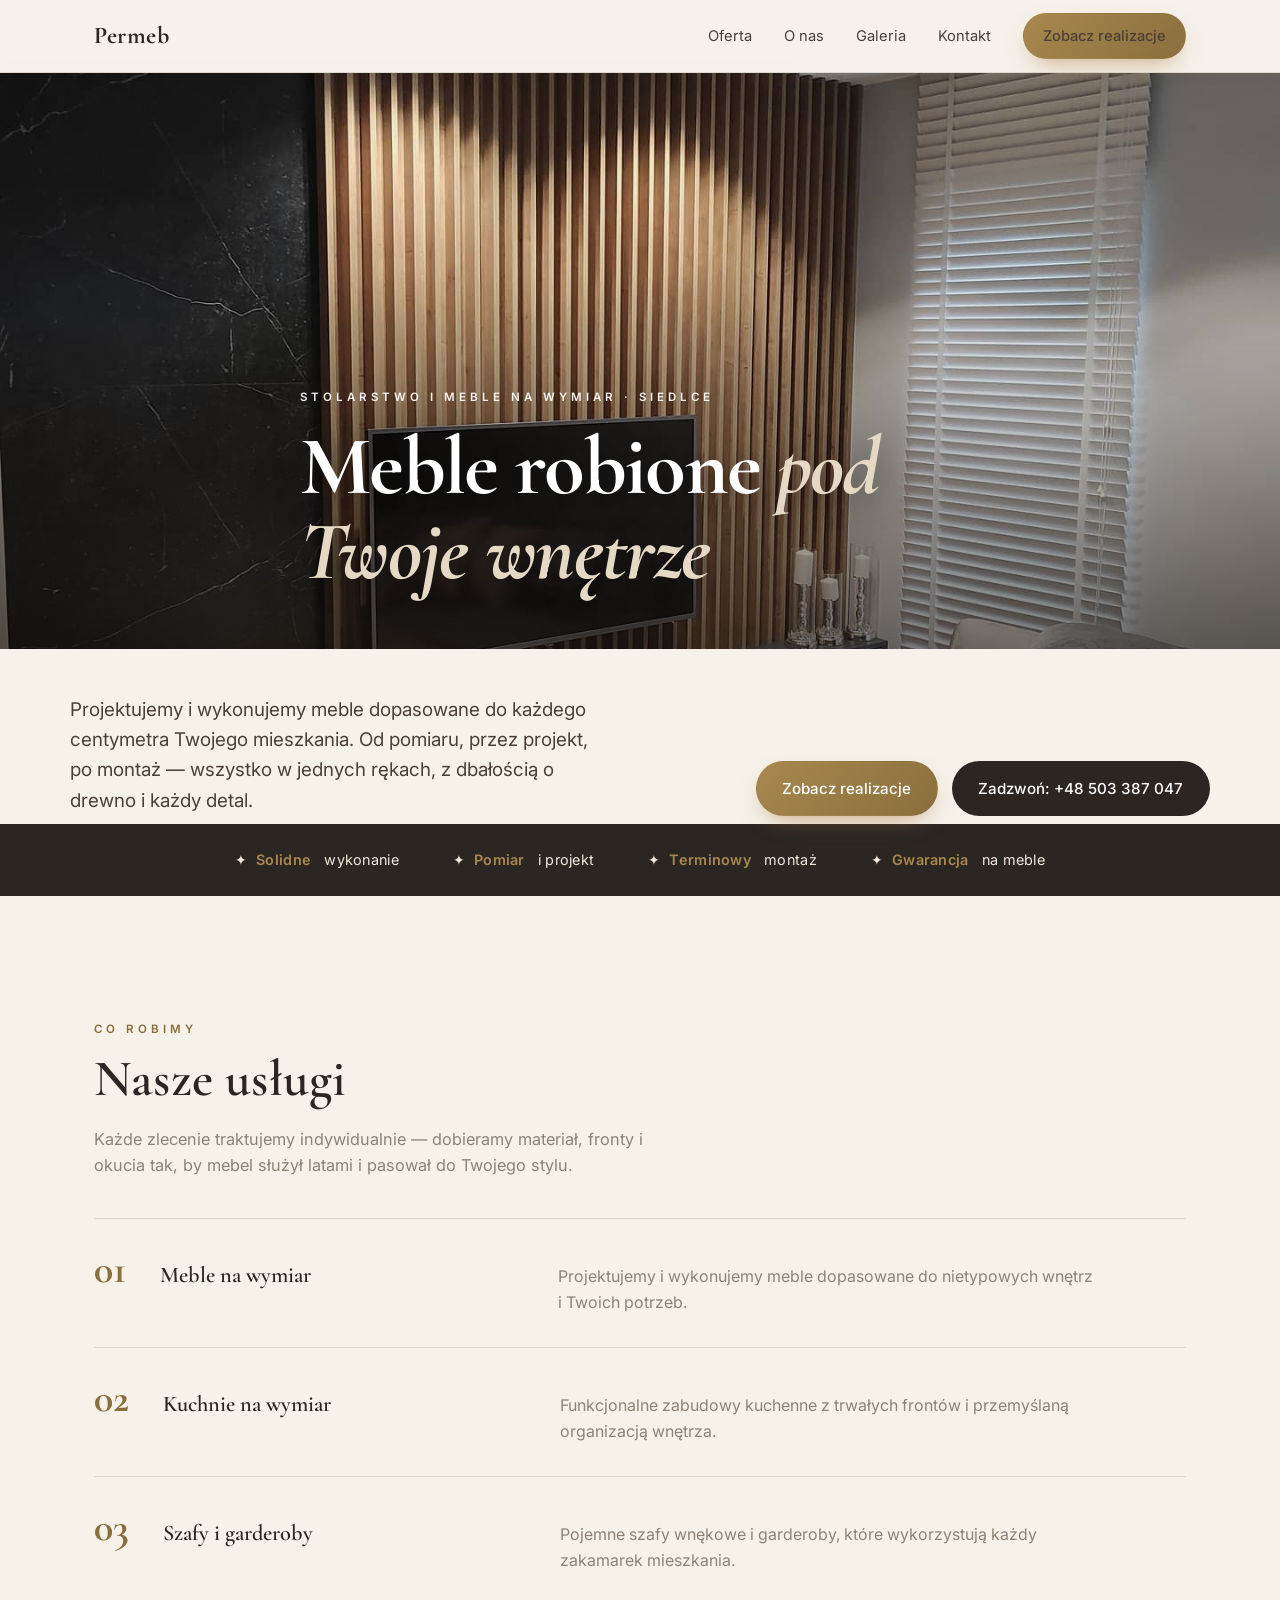
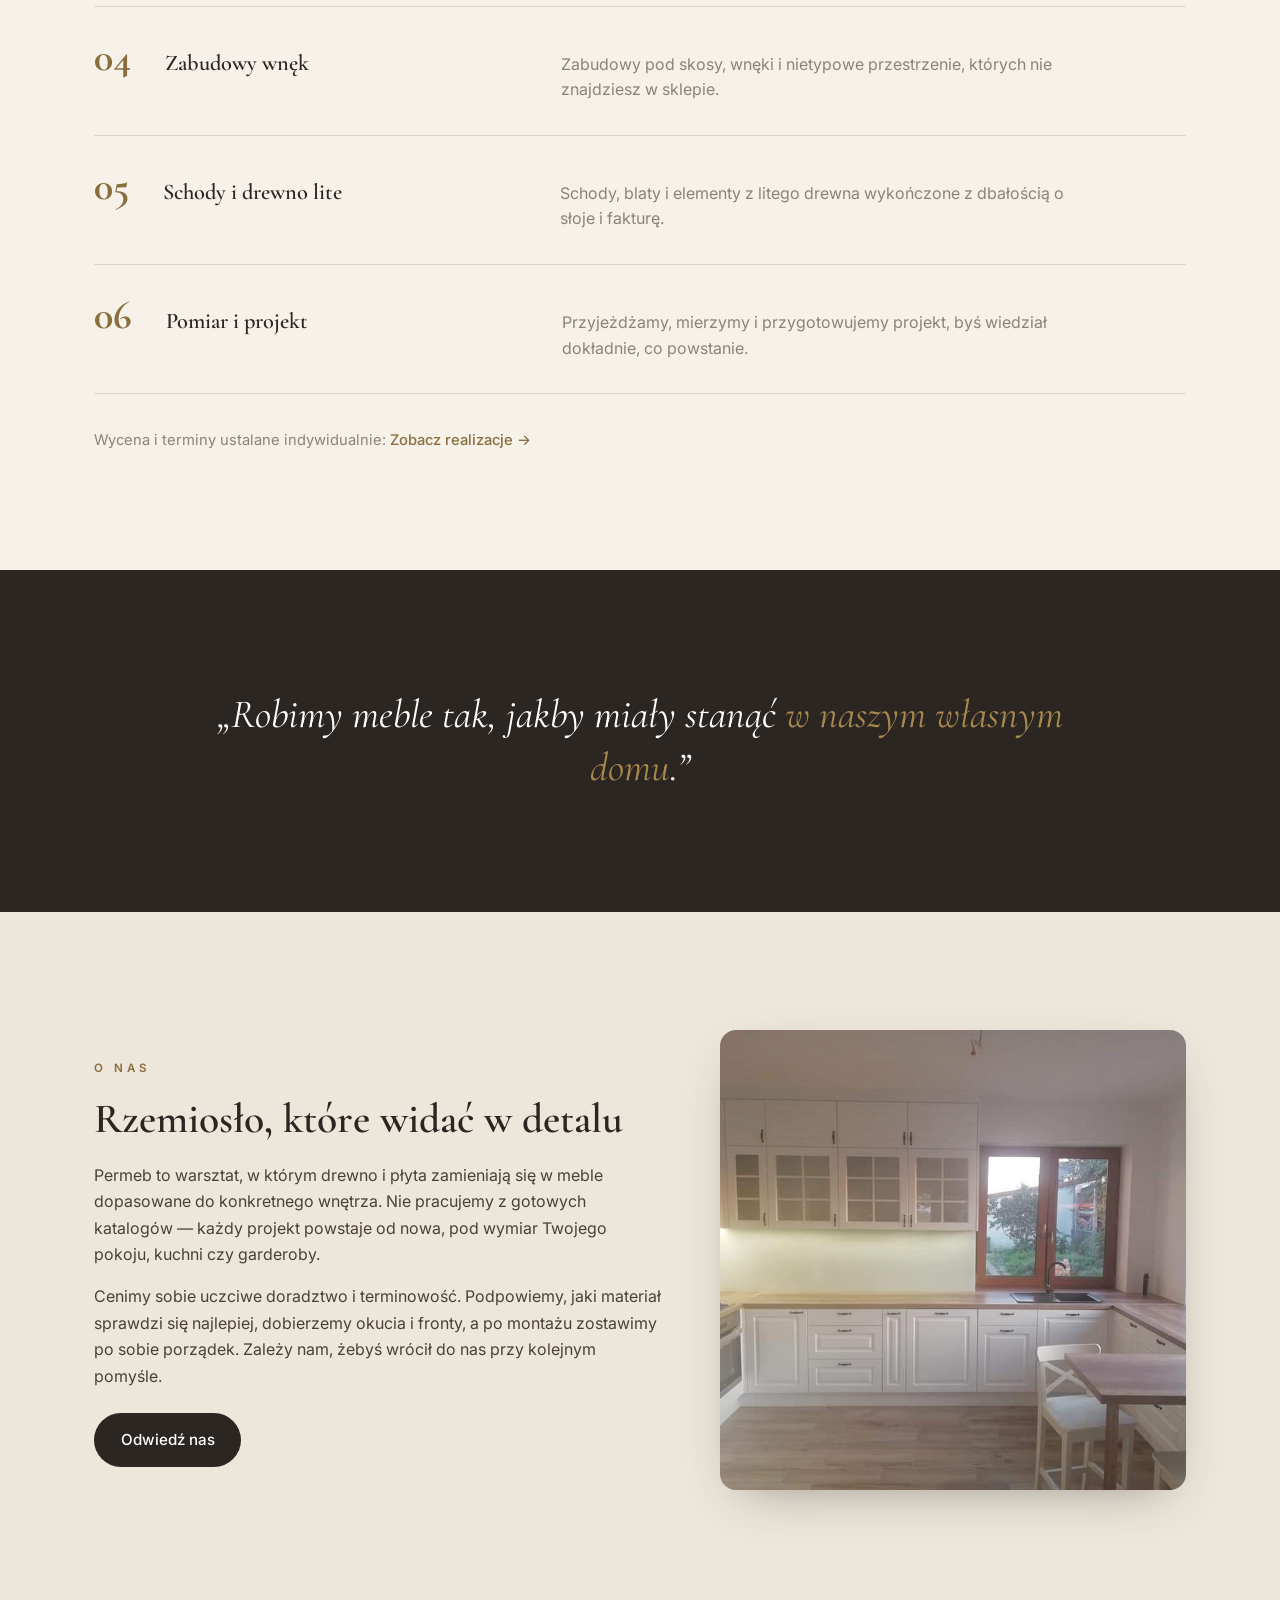
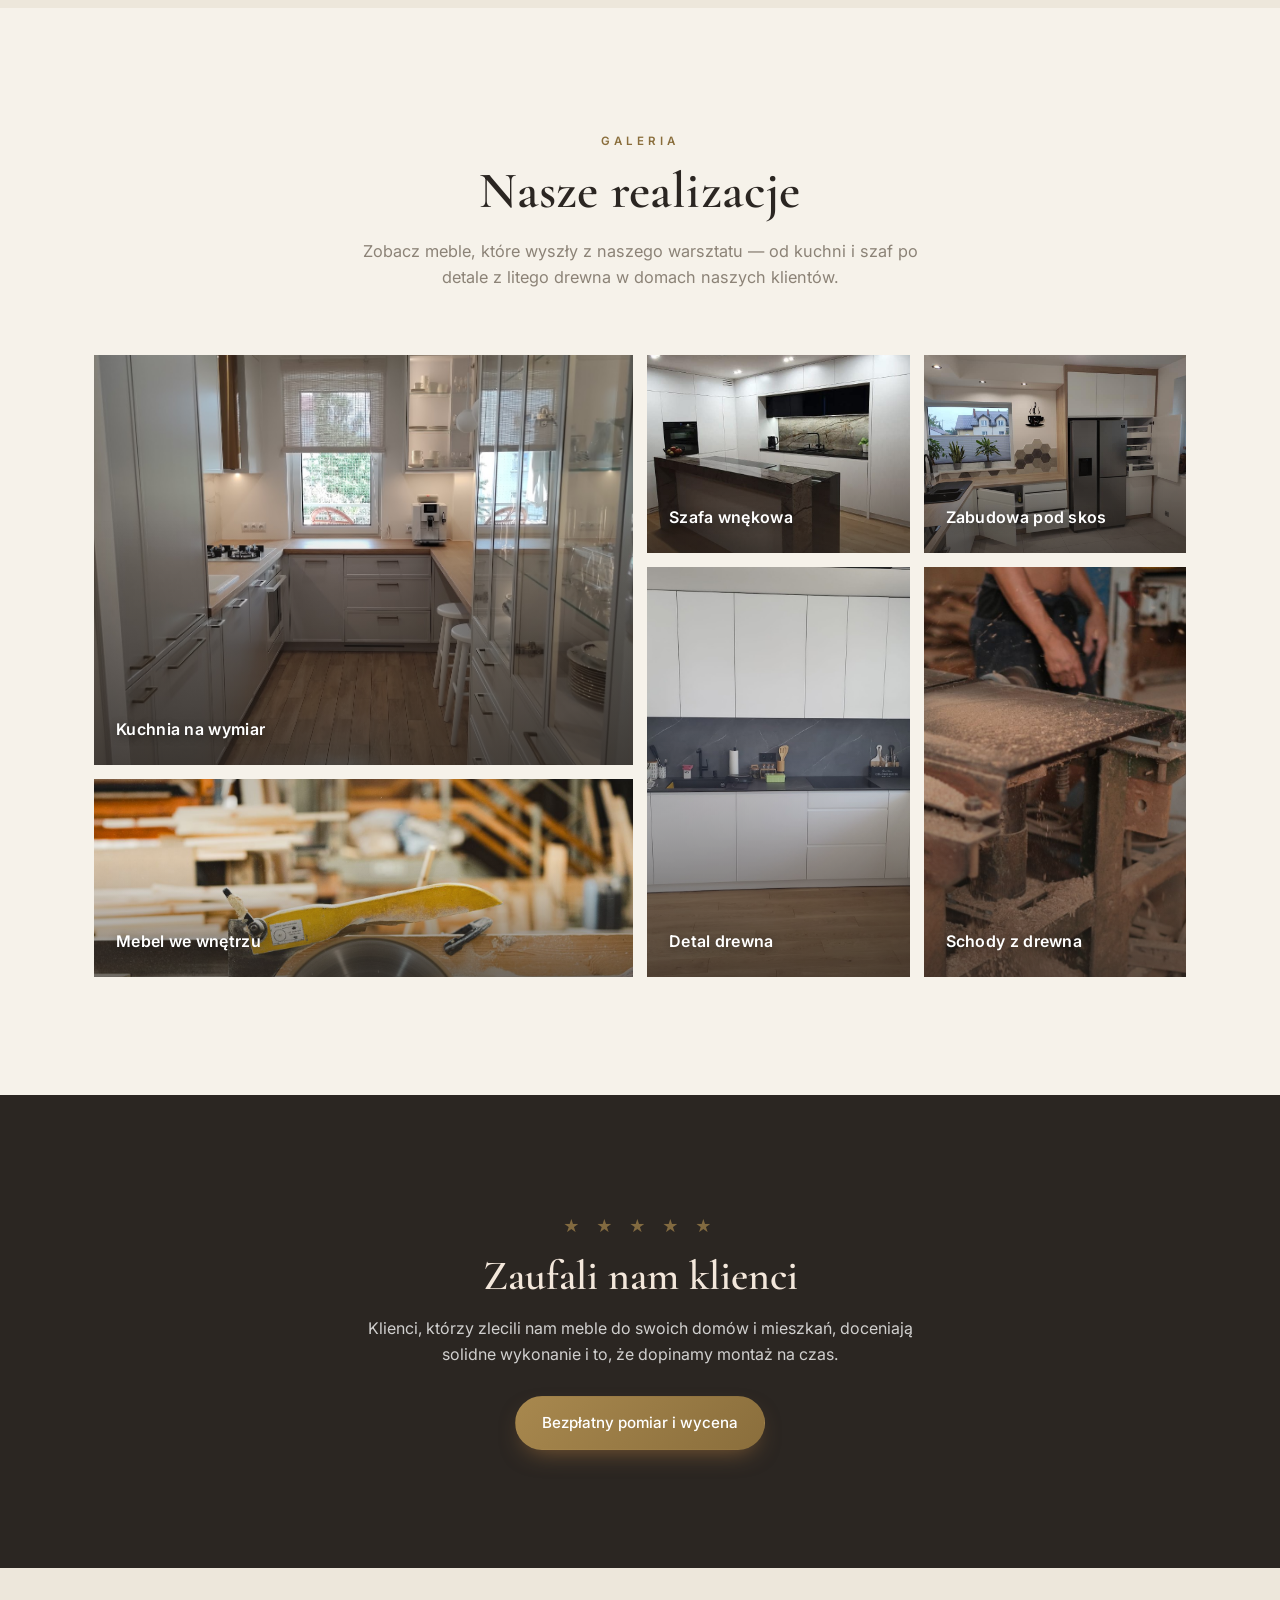
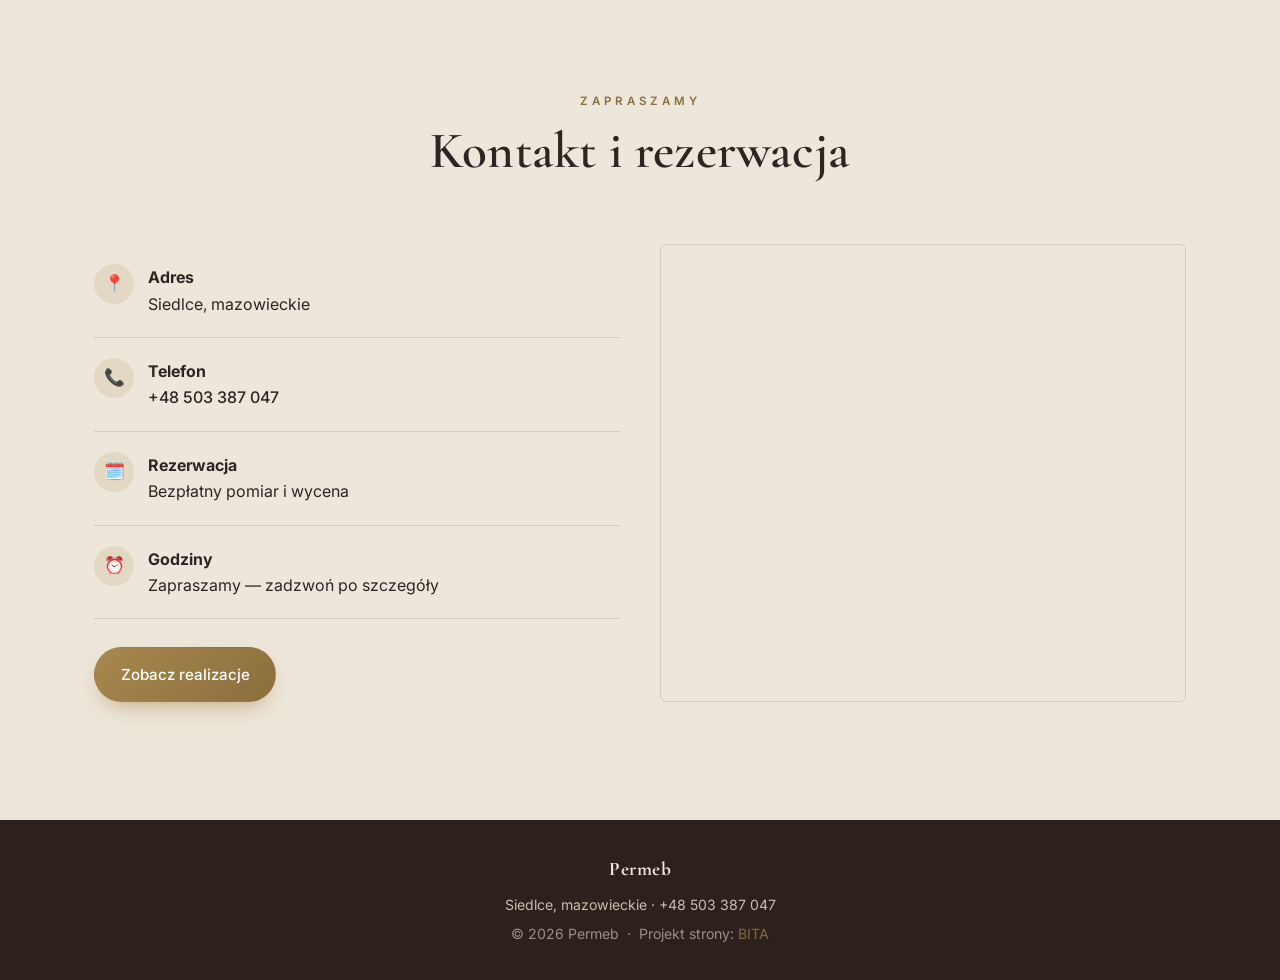
==== index.html @ 2c2826ba "Aktualizacja: nowa wersja premium (editorial + realne zdjęcia realizacji)" ====
<!DOCTYPE html>

<html lang="pl">
<head>
<meta charset="UTF-8" />
<meta name="viewport" content="width=device-width, initial-scale=1.0" />
<title>Permeb — Meble na wymiar · Siedlce</title>
<meta name="description" content="Permeb — meble na wymiar, kuchnie, szafy i zabudowy z drewna. Bezpłatny pomiar, własny projekt i solidny montaż. Zobacz nasze realizacje." />
<link rel="preconnect" href="https://fonts.googleapis.com">
<link rel="preconnect" href="https://fonts.gstatic.com" crossorigin>
<link href="https://fonts.googleapis.com/css2?family=Cormorant+Garamond:wght@500;600;700&family=Inter:wght@400;500;600&display=swap" rel="stylesheet">
<style>
  /* === PALETA === */
  :root{ --cream:#F6F2EA; --cream-2:#EDE7DB; --espresso:#2B2622; --espresso-2:#4A4038; --gold:#A8884E; --gold-d:#8A6E3C; --rose:#E5D9C5; --muted:#8C8377; --white:#FFFFFF; --shadow:0 18px 50px -22px rgba(43,38,34,.46); }
  *{margin:0;padding:0;box-sizing:border-box}
  html{scroll-behavior:smooth}
  body{font-family:'Inter',sans-serif;color:var(--espresso);background:var(--cream);line-height:1.65;-webkit-font-smoothing:antialiased}
  h1,h2,h3,.serif{font-family:'Cormorant Garamond',serif;font-weight:600;line-height:1.15}
  a{color:inherit;text-decoration:none}
  .wrap{max-width:1140px;margin:0 auto;padding:0 24px}
  .btn{display:inline-flex;align-items:center;gap:.5rem;padding:.85rem 1.6rem;border-radius:999px;font-weight:500;font-size:.95rem;transition:.25s;cursor:pointer;border:1px solid transparent}
  .btn-gold{background:linear-gradient(135deg,var(--gold),var(--gold-d));color:#fff;box-shadow:0 10px 24px -10px rgba(169,118,63,.7)}
  .btn-gold:hover{transform:translateY(-2px);box-shadow:0 16px 30px -10px rgba(169,118,63,.8)}
  .btn-dark{background:var(--espresso);color:#fff}
  .btn-dark:hover{background:var(--espresso-2)}
  header{position:sticky;top:0;z-index:50;background:rgba(250,245,239,.82);backdrop-filter:blur(12px);border-bottom:1px solid rgba(192,145,95,.18)}
  nav{display:flex;align-items:center;justify-content:space-between;height:72px}
  .logo{font-family:'Cormorant Garamond',serif;font-size:1.5rem;font-weight:700;letter-spacing:.5px}
  .logo span{color:var(--gold-d)}
  .nav-links{display:flex;align-items:center;gap:2rem}
  .nav-links a{font-size:.92rem;color:var(--espresso-2);transition:.2s}
  .nav-links a:hover{color:var(--gold-d)}
  .nav-links .btn{padding:.6rem 1.2rem}
  .burger{display:none;background:none;border:0;font-size:1.6rem;cursor:pointer;color:var(--espresso)}
  .eyebrow{display:inline-block;letter-spacing:3px;font-size:.74rem;font-weight:600;color:var(--gold-d);text-transform:uppercase;margin-bottom:18px}
  section{padding:90px 0}
  .head{text-align:center;max-width:42rem;margin:0 auto 54px}
  .head .eyebrow{margin-bottom:12px}
  .head h2{font-size:clamp(2rem,4vw,2.8rem);letter-spacing:-.012em}
  .head p{color:var(--muted);margin-top:14px}
  .hero-cta{display:flex;gap:14px;flex-wrap:wrap}
  .strip{background:var(--espresso);color:#f3e7db}
  .strip .wrap{display:flex;flex-wrap:wrap;gap:14px 40px;justify-content:center;padding:20px 24px;font-size:.92rem}
  .strip span{display:inline-flex;align-items:center;gap:.55rem}
  .strip b{color:var(--gold)}
  .price-note{margin-top:34px;color:var(--muted);font-size:.92rem}

  /* === EDITORIAL: HERO pełnoekranowe, nagłówek na zdjęciu, lead pod spodem === */
  .ed-hero-img{height:64vh;min-height:440px;position:relative;display:flex;align-items:flex-end;
      background:url('img/hero.jpg') center 35%/cover no-repeat,linear-gradient(150deg,#efd9c6,#c0915f)}
  .ed-hero-img::after{content:"";position:absolute;inset:0;background:linear-gradient(180deg,rgba(20,16,12,.05) 35%,rgba(20,16,12,.55))}
  .ed-hero-cap{position:relative;z-index:2;color:#fff;padding-bottom:6vh}
  .ed-hero-cap .eyebrow{color:#fff;opacity:.92}
  .ed-hero-cap h1{font-size:clamp(2.6rem,6.6vw,5.2rem);font-weight:700;letter-spacing:-.02em;line-height:1.02;max-width:17ch;text-shadow:0 6px 34px rgba(0,0,0,.45)}
  .ed-hero-cap h1 em{font-style:italic;color:var(--rose)}
  .ed-hero-lead{display:grid;grid-template-columns:1.15fr .85fr;gap:40px;align-items:end;padding:46px 0 8px}
  .ed-hero-lead p{font-size:1.18rem;color:var(--espresso-2);max-width:44ch;line-height:1.6}
  .ed-hero-lead .hero-cta{justify-content:flex-end}

  /* === EDITORIAL: OFERTA jako numerowana lista (nie 3 karty) === */
  .ed-offer{border-top:1px solid color-mix(in srgb,var(--espresso) 14%,transparent)}
  .ed-offer .erow{display:grid;grid-template-columns:auto 1.1fr 1.9fr;gap:34px;align-items:baseline;
      padding:32px 0;border-bottom:1px solid color-mix(in srgb,var(--espresso) 14%,transparent);transition:padding .25s ease}
  .ed-offer .erow:hover{padding-left:12px}
  .ed-offer .num{font-family:'Cormorant Garamond',serif;font-size:2.5rem;font-weight:700;color:var(--gold-d);line-height:.9}
  .ed-offer .ttl{font-family:'Cormorant Garamond',serif;font-size:1.4rem;font-weight:600}
  .ed-offer .desc{color:var(--muted);font-size:1rem;line-height:1.6;max-width:54ch}

  /* === EDITORIAL: band-manifest z cytatem === */
  .ed-quote{background:var(--espresso);color:#fff;text-align:center}
  .ed-quote .wrap{max-width:60rem}
  .ed-quote blockquote{font-family:'Cormorant Garamond',serif;font-style:italic;font-size:clamp(1.55rem,3.5vw,2.5rem);line-height:1.32}
  .ed-quote blockquote span{color:var(--gold)}

  /* === EDITORIAL: O nas — split, zdjęcie po prawej === */
  .about{background:linear-gradient(180deg,var(--cream),#f5ebe1)}
  .ed-about{display:grid;grid-template-columns:1.1fr .9fr;gap:56px;align-items:center}
  .ed-about-txt h2{font-size:clamp(1.9rem,3.6vw,2.6rem);margin-bottom:18px}
  .ed-about-txt p{color:var(--espresso-2);margin-bottom:16px;max-width:60ch}
  .ed-about-img{height:460px;border-radius:16px;box-shadow:var(--shadow);
      background:url('img/about.jpg') center/cover no-repeat,linear-gradient(140deg,#3a2c25,#5a463c)}

  /* === EDITORIAL: galeria bento (asymetryczna) === */
  .ed-gallery{display:grid;grid-template-columns:repeat(4,1fr);grid-auto-rows:198px;gap:14px}
  .tile{position:relative;overflow:hidden;display:flex;align-items:flex-end;padding:18px;color:#fff;font-weight:600;border-radius:12px;
      box-shadow:0 12px 30px -16px rgba(58,44,37,.5);background-color:#c9a88f;background-size:cover;background-position:center;transition:.3s}
  .tile:hover{transform:translateY(-4px)}
  .tile span{position:relative;z-index:2;font-size:1rem;letter-spacing:.3px;text-shadow:0 2px 10px rgba(0,0,0,.45)}
  .tile::after{content:"";position:absolute;inset:0;background:linear-gradient(180deg,rgba(58,44,37,.05) 45%,rgba(58,44,37,.72))}
  .ed-gallery .tile:nth-child(1){grid-column:span 2;grid-row:span 2}
  .ed-gallery .tile:nth-child(6){grid-column:span 2}

  /* === opinie wyciszone (bez wielkich gwiazd) === */
  .reviews{background:var(--espresso);color:#f3e7db;text-align:center}
  .reviews .stars{color:var(--gold);font-size:1rem;letter-spacing:3px;margin-bottom:14px;opacity:.7}
  .reviews h2{font-size:clamp(1.9rem,4vw,2.6rem);margin-bottom:14px;max-width:20ch;margin-inline:auto}
  .reviews p{color:#cdbcae;max-width:40rem;margin:0 auto 28px}

  /* === kontakt === */
  .contact-grid{display:grid;grid-template-columns:1fr 1fr;gap:40px;align-items:stretch}
  .info .row{display:flex;gap:14px;align-items:flex-start;padding:18px 0;border-bottom:1px solid rgba(192,145,95,.2)}
  .info .row .ic{font-size:1.3rem;margin-top:2px}
  .info .row a{font-weight:500}
  .info .row a:hover{color:var(--gold-d)}
  .map{min-height:340px;border-radius:18px;overflow:hidden;box-shadow:var(--shadow);border:1px solid rgba(192,145,95,.2)}
  .map iframe{width:100%;height:100%;min-height:340px;border:0;display:block;filter:grayscale(.15) contrast(1.02)}
  .contact-cta{margin-top:28px}
  footer{background:#2c211c;color:#cdbcae;text-align:center;padding:34px 24px;font-size:.88rem}
  footer .logo{font-size:1.2rem;color:#f3e7db;margin-bottom:8px}
  footer a{color:var(--gold)}
  .reveal{opacity:0;transform:translateY(22px);transition:.7s cubic-bezier(.2,.7,.2,1)}
  .reveal.in{opacity:1;transform:none}
  @media(max-width:880px){
    .ed-hero-lead,.ed-about,.contact-grid{grid-template-columns:1fr;gap:24px}
    .ed-hero-lead .hero-cta{justify-content:flex-start}
    .ed-about-img{height:300px}
    .ed-gallery{grid-template-columns:repeat(2,1fr);grid-auto-rows:170px}
    .ed-gallery .tile:nth-child(1){grid-column:span 2;grid-row:span 1}
    .ed-gallery .tile:nth-child(6){grid-column:span 2}
    .ed-offer .erow{grid-template-columns:auto 1fr;gap:14px 22px}
    .ed-offer .desc{grid-column:1 / -1}
    .nav-links{position:fixed;inset:72px 0 auto 0;flex-direction:column;background:var(--cream);padding:24px;gap:18px;border-bottom:1px solid rgba(192,145,95,.2);display:none}
    .nav-links.open{display:flex}
    .burger{display:block}
  }
  @media(max-width:560px){.ed-gallery{grid-template-columns:1fr}.ed-gallery .tile:nth-child(1),.ed-gallery .tile:nth-child(6){grid-column:span 1}}
  .callbar{display:none;position:fixed;left:0;right:0;bottom:0;z-index:60;align-items:center;justify-content:center;gap:.55rem;background:linear-gradient(135deg,var(--gold),var(--gold-d));color:#fff;font-weight:600;font-size:1.02rem;padding:15px;text-decoration:none;box-shadow:0 -10px 30px -12px rgba(0,0,0,.45)}
  @media(max-width:880px){ .callbar{display:flex} body{padding-bottom:62px} }

/* === base premium === */
/* BASE PREMIUM — wspólny system dla wszystkich branż (z _premium-web-craft.md).
   Wstrzykiwany PO palecie skórki, PRZED overridem branżowym. Działa na realne klasy szablonu. */

/* --- TOKENY: odstępy 4/8, fluid typografia clamp(), promienie, ruch, hairline, miękkie cienie --- */
:root{
  --space-1:4px; --space-2:8px; --space-3:12px; --space-4:16px; --space-5:24px;
  --space-6:32px; --space-7:48px; --space-8:64px; --space-9:96px; --space-10:128px;
  --text-sm:clamp(.82rem,.8rem + .1vw,.9rem);
  --text-base:clamp(1rem,.97rem + .15vw,1.125rem);
  --text-lg:clamp(1.15rem,1.1rem + .25vw,1.35rem);
  --text-h3:clamp(1.2rem,1.1rem + .5vw,1.5rem);
  --text-h2:clamp(2rem,1.6rem + 2vw,2.9rem);
  --text-h1:clamp(2.8rem,2rem + 4vw,5rem);
  --r-sm:6px; --r-md:10px; --r-lg:16px;
  --ease:cubic-bezier(.25,.46,.45,.94); --dur:.22s;
  --hairline:1px solid color-mix(in srgb, var(--espresso) 12%, transparent);
  --sh-sm:0 1px 2px rgba(0,0,0,.04), 0 2px 6px rgba(0,0,0,.05);
  --sh-md:0 2px 4px rgba(0,0,0,.05), 0 8px 20px -6px rgba(0,0,0,.10);
  --sh-lg:0 4px 8px rgba(0,0,0,.06), 0 18px 44px -16px rgba(0,0,0,.18);
}

/* --- WHITESPACE: hojny, fluid oddech (najtańszy wzrost postrzeganej ceny) --- */
section{padding-block:clamp(64px,10vw,128px)}
.wrap{max-width:min(92%,1140px)}

/* --- TYPOGRAFIA: redakcyjna hierarchia, dociśnięte nagłówki, mierzona długość wiersza --- */
.head{max-width:46rem}
.head h2{font-size:var(--text-h2);letter-spacing:-.025em;line-height:1.1}
.head p{font-size:var(--text-base);line-height:1.6;max-width:60ch;margin-inline:auto}
.hero h1{font-size:var(--text-h1);letter-spacing:-.03em;line-height:1.05}
.hero p.lead{font-size:var(--text-lg);max-width:34ch;line-height:1.55}
.about-txt p{max-width:65ch}
.reviews p{max-width:60ch;margin-inline:auto}

/* --- OBRAZY: warstwowy miękki cień + większy promień (overlaye z szablonu zostają) --- */
.hero-art,.about-art{box-shadow:var(--sh-lg);border-radius:var(--r-lg)}
.map{box-shadow:var(--sh-md);border:none;border-radius:var(--r-lg)}

/* --- KARTY: bez pełnej ramki, miękki cień, hierarchia promieni, sensowny hover --- */
.card{border:none;box-shadow:var(--sh-sm);border-radius:var(--r-md);
      padding:var(--space-6) var(--space-5);
      transition:transform var(--dur) var(--ease),box-shadow var(--dur) var(--ease)}
.card:hover{transform:translateY(-4px);box-shadow:var(--sh-md);border-color:transparent}
.card h3{margin-bottom:var(--space-2)}
.card p{color:var(--muted);font-size:var(--text-base);line-height:1.6}
.card .ic{color:var(--gold-d);font-weight:700;letter-spacing:.08em}

/* --- GALERIA: miękki cień + spójny hover --- */
.tile{border-radius:var(--r-md);box-shadow:var(--sh-sm);
      transition:transform var(--dur) var(--ease),box-shadow var(--dur) var(--ease)}
.tile:hover{transform:translateY(-4px);box-shadow:var(--sh-md)}

/* --- CIEMNE/KOLOROWE TŁA: biel z opacity zamiast szarości (kontrast WCAG) --- */
.reviews p{color:#fff;opacity:.78}

/* --- KONTAKT: emoji-ikony w kółku z tłem (powiększone emoji = tell AI), hairline separatory --- */
.info .row{border-bottom:var(--hairline)}
.info .row .ic{width:40px;height:40px;flex:0 0 40px;display:grid;place-items:center;border-radius:50%;
      background:color-mix(in srgb,var(--gold) 16%,transparent);font-size:1.05rem;margin-top:0}

/* --- PRZYCISKI: płynne przejścia + efekt „wciśnięcia" --- */
.btn{transition:transform var(--dur) var(--ease),box-shadow var(--dur) var(--ease)}
.btn:active{transform:translateY(0);box-shadow:var(--sh-sm)}

/* --- RUCH / a11y: szanuj prefers-reduced-motion --- */
@media (prefers-reduced-motion:reduce){
  *{animation-duration:.01ms!important;transition:none!important}
  .reveal{opacity:1!important;transform:none!important}
}

/* === recipe overrides (wood) === */
/* ===== WOOD — premium override (stolarstwo / meble na wymiar) ===== */
/* Sygnatura: ciepła kość słoniowa + przygaszony mosiądz, dużo oddechu,
   hairline'y zamiast ciężkich kart, galeria masonry (gapless, bez dziur),
   redakcyjny serif. Fonty (Cormorant + Inter) i paleta :root ustawia skin.py —
   ten blok NIE definiuje :root ani nie ładuje fontów. */

/* Oddech — większe paddingi sekcji = #1 sygnał premium z przepisu */
section{padding:118px 0}
.head{margin:0 auto 64px}
.head h2{font-size:clamp(2.2rem,4.4vw,3.2rem);font-weight:600;letter-spacing:.004em;line-height:1.12}
.head p{color:var(--muted);margin-top:18px;font-size:1.02rem}

/* HERO — jeden duży klimatyczny kadr, wysoki serif na cienkiej wadze */
.hero{background:linear-gradient(165deg,var(--cream) 0%,var(--cream-2) 100%)}
.hero-inner{padding:104px 0 112px;gap:56px}
.hero h1{font-weight:600;font-size:clamp(3.1rem,7.2vw,5.6rem);letter-spacing:-.01em;line-height:1.06;overflow-wrap:break-word}
.hero h1 em{color:var(--gold-d)}
.hero p.lead{font-size:1.16rem;color:var(--espresso-2);line-height:1.7;max-width:32rem}
.eyebrow{letter-spacing:4px;font-size:.72rem;color:var(--gold-d)}
.hero-art{height:480px;border-radius:6px;box-shadow:0 30px 70px -34px rgba(43,38,34,.55)}
.hero-art::after{background:linear-gradient(180deg,rgba(43,38,34,.02),rgba(43,38,34,.26))}

/* Pasek faktów — spokojny, mosiądz oszczędnie */
.strip{background:var(--espresso)}
.strip .wrap{padding:24px;gap:16px 54px;font-size:.9rem;letter-spacing:.02em}
.strip b{color:var(--gold);font-weight:600}

/* Karty — HAIRLINE zamiast ciężkiego cienia (anty-AI detal z przepisu) */
.grid{gap:0;border-top:1px solid rgba(140,131,119,.3)}
.card{background:transparent;border:0;border-bottom:1px solid rgba(140,131,119,.3);
  border-right:1px solid rgba(140,131,119,.3);border-radius:0;padding:40px 34px}
.card:nth-child(3n){border-right:0}
.card:hover{transform:none;box-shadow:none;background:rgba(168,136,78,.05);border-color:rgba(140,131,119,.3)}
.card .ic{color:var(--gold-d);font-weight:600;letter-spacing:2px}
.card .ic::after{background:var(--gold);opacity:.8;width:34px}
.card h3{font-size:1.32rem;font-weight:600;margin-bottom:10px}
/* czytelność: opisy oferty na espresso-2 (kontrast ~9:1), nie szary --muted (~3.3:1) */
.card p{color:var(--espresso-2);font-size:.96rem;line-height:1.7}

/* O nas / rzemiosło — duży kadr warsztatu, cytat w italiku */
.about{background:var(--cream-2)}
.about-grid{gap:64px}
.about-art{height:440px;border-radius:6px;box-shadow:0 30px 70px -34px rgba(43,38,34,.55)}
.about-txt h2{font-weight:600}
.about-txt p{line-height:1.78}

/* GALERIA — masonry asymetryczne, gutterless. Dla DOKŁADNIE 6 kafli (g1..g6)
   wysokie są 1/4/5 (po jednym na kolumnę, przesunięte) → siatka 3x3 BEZ dziur. */
.gallery{display:grid;grid-template-columns:repeat(3,1fr);grid-auto-rows:230px;gap:0}
.tile{aspect-ratio:auto;border-radius:0;box-shadow:none;padding:22px}
.tile:nth-child(1),.tile:nth-child(4),.tile:nth-child(5){grid-row:span 2}
.tile:hover{transform:none;filter:brightness(1.04)}
.tile::after{background:linear-gradient(180deg,rgba(43,38,34,.0) 40%,rgba(43,38,34,.66))}

/* Opinie — ciemny orzech, mosiądz na gwiazdkach */
.reviews .stars{color:var(--gold);letter-spacing:6px}
.reviews h2{font-weight:600}

/* Cienka linia-akcent pod sekcją map/info; spokojny kontakt */
.info .row{border-bottom:1px solid rgba(140,131,119,.28);padding:20px 0}
.map{border-radius:6px;border:1px solid rgba(140,131,119,.28);box-shadow:none}

/* Nawigacja / stopka — przygaszone */
header{background:rgba(246,242,234,.86);border-bottom:1px solid rgba(140,131,119,.22)}
.nav-links a:hover{color:var(--gold-d)}

@media(max-width:880px){
  section{padding:74px 0}
  .hero-inner{padding:64px 0 72px;gap:32px}
  .hero-art{height:320px}
  .grid{grid-template-columns:repeat(2,1fr)}
  .card:nth-child(3n){border-right:1px solid rgba(140,131,119,.3)}
  .card:nth-child(2n){border-right:0}
  /* galeria 2 kolumny, równe kafle — reset wysokich (1/4/5) by uniknąć dziur */
  .gallery{grid-template-columns:repeat(2,1fr);grid-auto-rows:200px}
  .tile{grid-row:auto}
}
@media(max-width:560px){
  .grid{grid-template-columns:1fr}
  .card,.card:nth-child(2n){border-right:0}
  .gallery{grid-template-columns:1fr;grid-auto-rows:240px}
}
</style>
</head>
<body>
<header><div class="wrap"><nav>
  <div class="logo">Permeb<span></span></div>
  <div class="nav-links" id="menu">
    <a href="#oferta">Oferta</a><a href="#onas">O nas</a><a href="#galeria">Galeria</a><a href="#kontakt">Kontakt</a>
    <a class="btn btn-gold" href="#kontakt">Zobacz realizacje</a>
  </div>
  <button class="burger" id="burger" aria-label="Menu">☰</button>
</nav></div></header>

<section class="ed-hero" style="padding:0">
  <div class="ed-hero-img" role="img" aria-label="Permeb">
    <div class="wrap ed-hero-cap reveal">
      <span class="eyebrow">Stolarstwo i meble na wymiar · Siedlce</span>
      <h1>Meble robione <em>pod Twoje wnętrze</em></h1>
    </div>
  </div>
  <div class="wrap ed-hero-lead reveal">
    <p>Projektujemy i wykonujemy meble dopasowane do każdego centymetra Twojego mieszkania. Od pomiaru, przez projekt, po montaż — wszystko w jednych rękach, z dbałością o drewno i każdy detal.</p>
    <div class="hero-cta">
      <a class="btn btn-gold" href="#kontakt">Zobacz realizacje</a>
      <a class="btn btn-dark" href="tel:+48503387047">Zadzwoń: +48 503 387 047</a>
    </div>
  </div>
</section>

<div class="strip"><div class="wrap">
  <span>✦ <b>Solidne</b>&nbsp;wykonanie</span>
  <span>✦ <b>Pomiar</b>&nbsp;i projekt</span>
  <span>✦ <b>Terminowy</b>&nbsp;montaż</span>
  <span>✦ <b>Gwarancja</b>&nbsp;na meble</span>
</div></div>

<section id="oferta"><div class="wrap">
  <div class="head reveal" style="text-align:left;max-width:46rem;margin:0 0 40px"><span class="eyebrow">Co robimy</span><h2>Nasze usługi</h2><p style="margin-inline:0">Każde zlecenie traktujemy indywidualnie — dobieramy materiał, fronty i okucia tak, by mebel służył latami i pasował do Twojego stylu.</p></div>
  <div class="ed-offer">
    <div class="erow reveal"><div class="num">01</div><div class="ttl">Meble na wymiar</div><div class="desc">Projektujemy i wykonujemy meble dopasowane do nietypowych wnętrz i Twoich potrzeb.</div></div>
    <div class="erow reveal"><div class="num">02</div><div class="ttl">Kuchnie na wymiar</div><div class="desc">Funkcjonalne zabudowy kuchenne z trwałych frontów i przemyślaną organizacją wnętrza.</div></div>
    <div class="erow reveal"><div class="num">03</div><div class="ttl">Szafy i garderoby</div><div class="desc">Pojemne szafy wnękowe i garderoby, które wykorzystują każdy zakamarek mieszkania.</div></div>
    <div class="erow reveal"><div class="num">04</div><div class="ttl">Zabudowy wnęk</div><div class="desc">Zabudowy pod skosy, wnęki i nietypowe przestrzenie, których nie znajdziesz w sklepie.</div></div>
    <div class="erow reveal"><div class="num">05</div><div class="ttl">Schody i drewno lite</div><div class="desc">Schody, blaty i elementy z litego drewna wykończone z dbałością o słoje i fakturę.</div></div>
    <div class="erow reveal"><div class="num">06</div><div class="ttl">Pomiar i projekt</div><div class="desc">Przyjeżdżamy, mierzymy i przygotowujemy projekt, byś wiedział dokładnie, co powstanie.</div></div>
  </div>
  <p class="price-note">Wycena i terminy ustalane indywidualnie: <a href="#kontakt" style="color:var(--gold-d);font-weight:500">Zobacz realizacje →</a></p>
</div></section>

<section class="ed-quote"><div class="wrap reveal">
  <blockquote>„Robimy meble tak, jakby miały stanąć <span>w naszym własnym domu</span>.”</blockquote>
</div></section>

<section class="about" id="onas"><div class="wrap ed-about">
  <div class="ed-about-txt reveal">
    <span class="eyebrow">O nas</span><h2>Rzemiosło, które widać w detalu</h2>
    <p>Permeb to warsztat, w którym drewno i płyta zamieniają się w meble dopasowane do konkretnego wnętrza. Nie pracujemy z gotowych katalogów — każdy projekt powstaje od nowa, pod wymiar Twojego pokoju, kuchni czy garderoby.</p><p>Cenimy sobie uczciwe doradztwo i terminowość. Podpowiemy, jaki materiał sprawdzi się najlepiej, dobierzemy okucia i fronty, a po montażu zostawimy po sobie porządek. Zależy nam, żebyś wrócił do nas przy kolejnym pomyśle.</p>
    <a class="btn btn-dark" href="#kontakt" style="margin-top:8px">Odwiedź nas</a>
  </div>
  <div class="ed-about-img reveal" role="img" aria-label="Permeb"></div>
</div></section>

<section id="galeria"><div class="wrap">
  <div class="head reveal"><span class="eyebrow">Galeria</span><h2>Nasze realizacje</h2><p>Zobacz meble, które wyszły z naszego warsztatu — od kuchni i szaf po detale z litego drewna w domach naszych klientów.</p></div>
  <div class="ed-gallery">
    <div class="tile reveal" style="background-image:url('img/g1.jpg')"><span>Kuchnia na wymiar</span></div>
    <div class="tile reveal" style="background-image:url('img/g2.jpg')"><span>Szafa wnękowa</span></div>
    <div class="tile reveal" style="background-image:url('img/g3.jpg')"><span>Zabudowa pod skos</span></div>
    <div class="tile reveal" style="background-image:url('img/g4.jpg')"><span>Detal drewna</span></div>
    <div class="tile reveal" style="background-image:url('img/g5.jpg')"><span>Schody z drewna</span></div>
    <div class="tile reveal" style="background-image:url('img/g6.jpg')"><span>Mebel we wnętrzu</span></div>
  </div>
</div></section>

<section class="reviews ed"><div class="wrap reveal">
  <div class="stars">★ ★ ★ ★ ★</div><h2>Zaufali nam klienci</h2><p>Klienci, którzy zlecili nam meble do swoich domów i mieszkań, doceniają solidne wykonanie i to, że dopinamy montaż na czas.</p>
  <a class="btn btn-gold" href="#kontakt">Bezpłatny pomiar i wycena</a>
</div></section>

<section id="kontakt" class="about"><div class="wrap">
  <div class="head reveal"><span class="eyebrow">Zapraszamy</span><h2>Kontakt i rezerwacja</h2></div>
  <div class="contact-grid">
    <div class="info reveal">
      <div class="row"><span class="ic">📍</span><div><b>Adres</b><p>Siedlce, mazowieckie</p></div></div>
      <div class="row"><span class="ic">📞</span><div><b>Telefon</b><p><a href="tel:+48503387047">+48 503 387 047</a></p></div></div>
      <div class="row"><span class="ic">🗓️</span><div><b>Rezerwacja</b><p>Bezpłatny pomiar i wycena</p></div></div>
      <div class="row"><span class="ic">⏰</span><div><b>Godziny</b><p>Zapraszamy — zadzwoń po szczegóły</p></div></div>
      <div class="contact-cta"><a class="btn btn-gold" href="#kontakt">Zobacz realizacje</a></div>
    </div>
    <div class="map reveal"><iframe src="https://maps.google.com/maps?q=Permeb%20Siedlce&z=15&output=embed" loading="lazy" title="Mapa — Permeb"></iframe></div>
  </div>
</div></section>

<a class="callbar" href="tel:+48503387047">📞 Zadzwoń: +48 503 387 047</a>

<footer>
  <div class="logo">Permeb<span style="color:var(--gold)"></span></div>
  <p>Siedlce, mazowieckie · +48 503 387 047</p>
  <p style="margin-top:6px;opacity:.7">© 2026 Permeb &nbsp;·&nbsp; Projekt strony: <a href="#">BITA</a></p>
</footer>

<script>
  var b=document.getElementById('burger'),m=document.getElementById('menu');
  if(b&&m){b.addEventListener('click',function(){m.classList.toggle('open')});
    m.querySelectorAll('a').forEach(function(a){a.addEventListener('click',function(){m.classList.remove('open')})});}
  function _rv(el){el.classList.add('in')}
  var _els=document.querySelectorAll('.reveal');
  if('IntersectionObserver' in window){
    var io=new IntersectionObserver(function(es){es.forEach(function(e){if(e.isIntersecting){_rv(e.target);io.unobserve(e.target)}})},{threshold:.08,rootMargin:'0px 0px -8% 0px'});
    _els.forEach(function(el){io.observe(el)});
    setTimeout(function(){document.querySelectorAll('.reveal:not(.in)').forEach(_rv)},2000); /* bezpiecznik: gwarancja widoczności */
  } else { _els.forEach(_rv); }
</script>
</body>
</html>
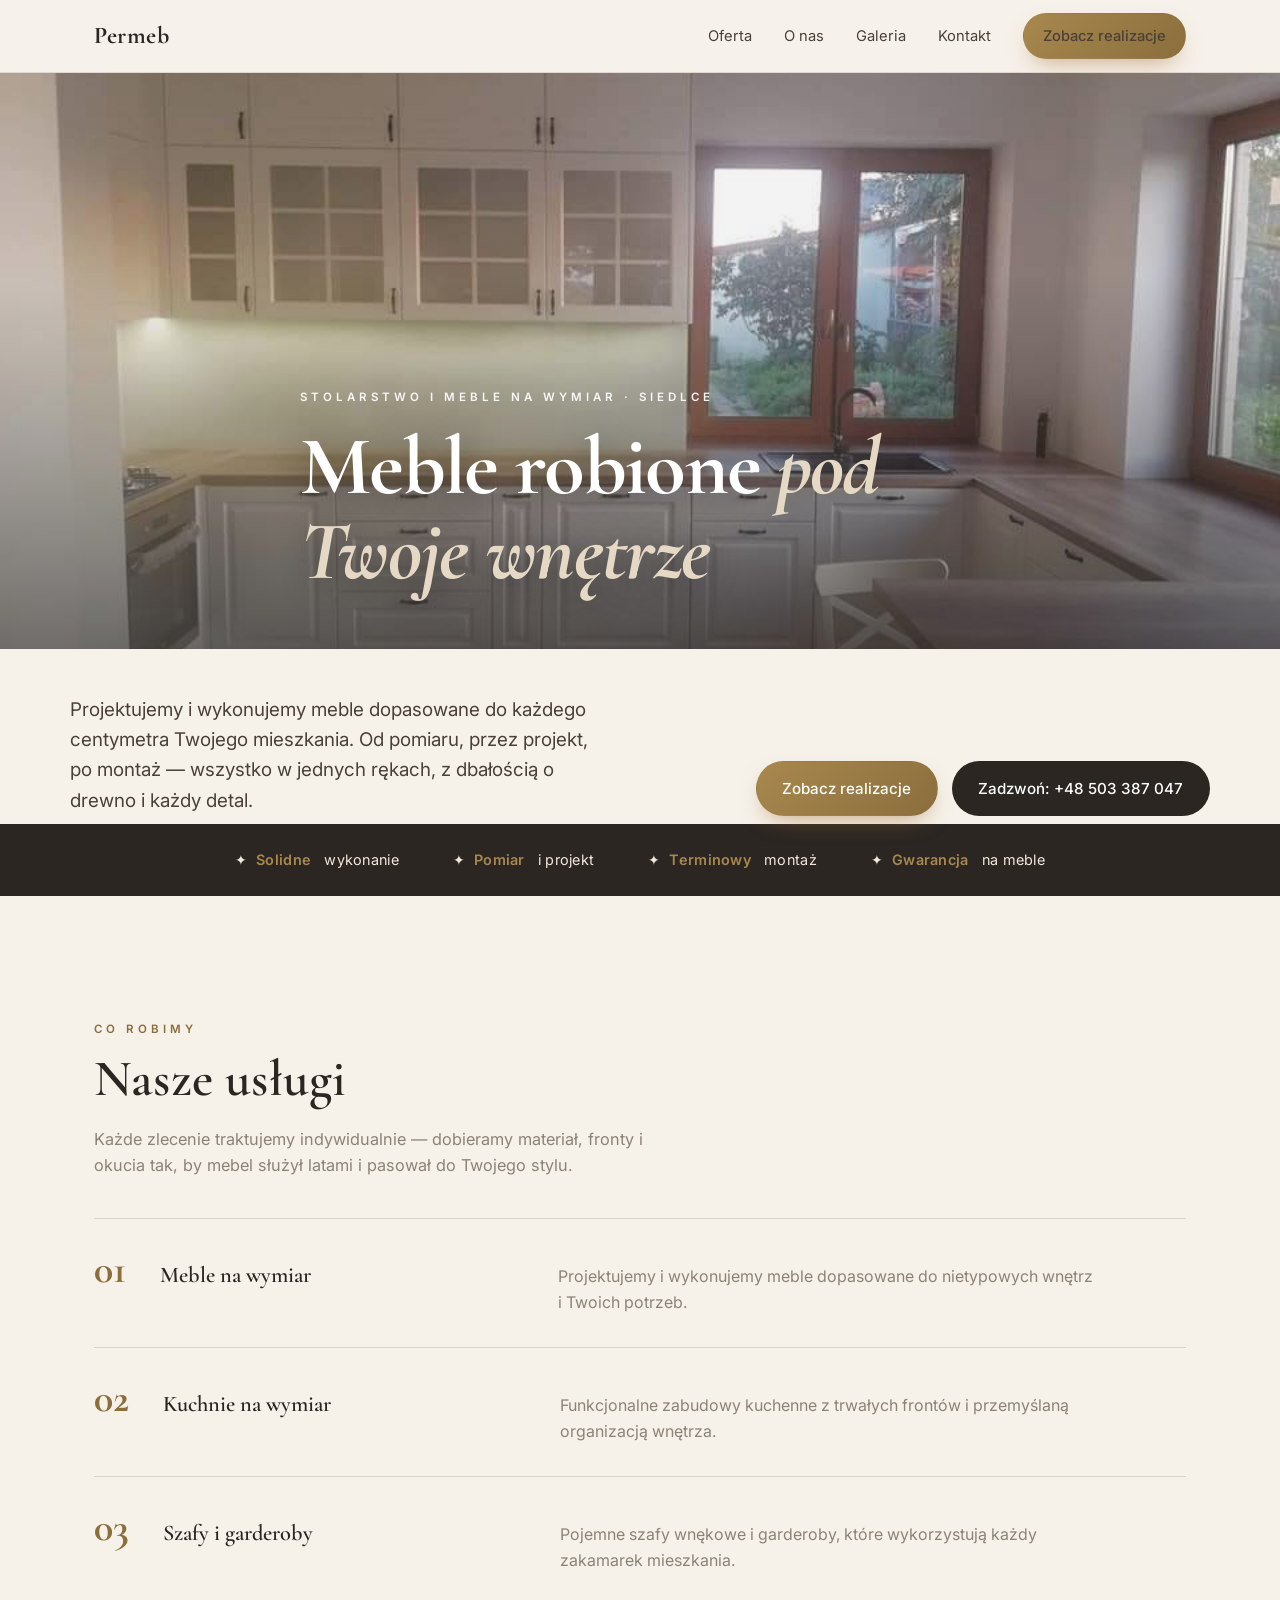
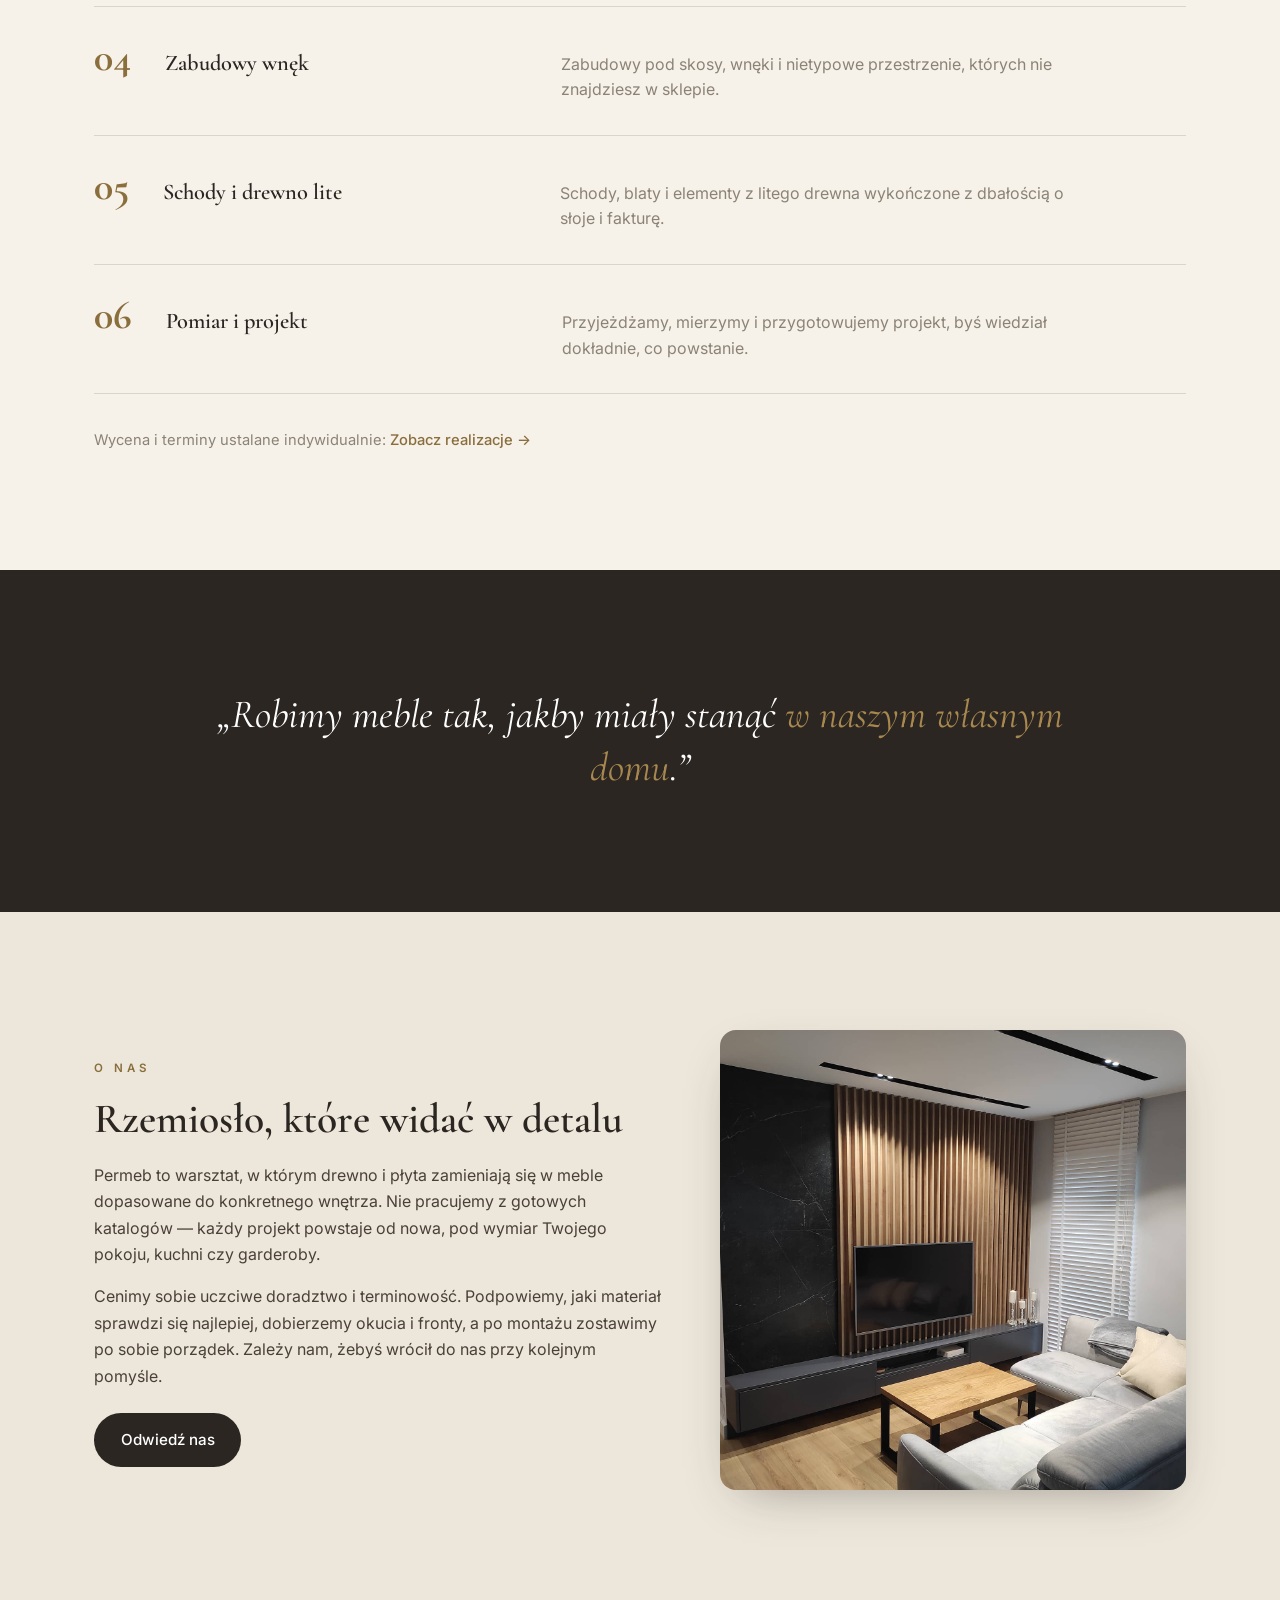
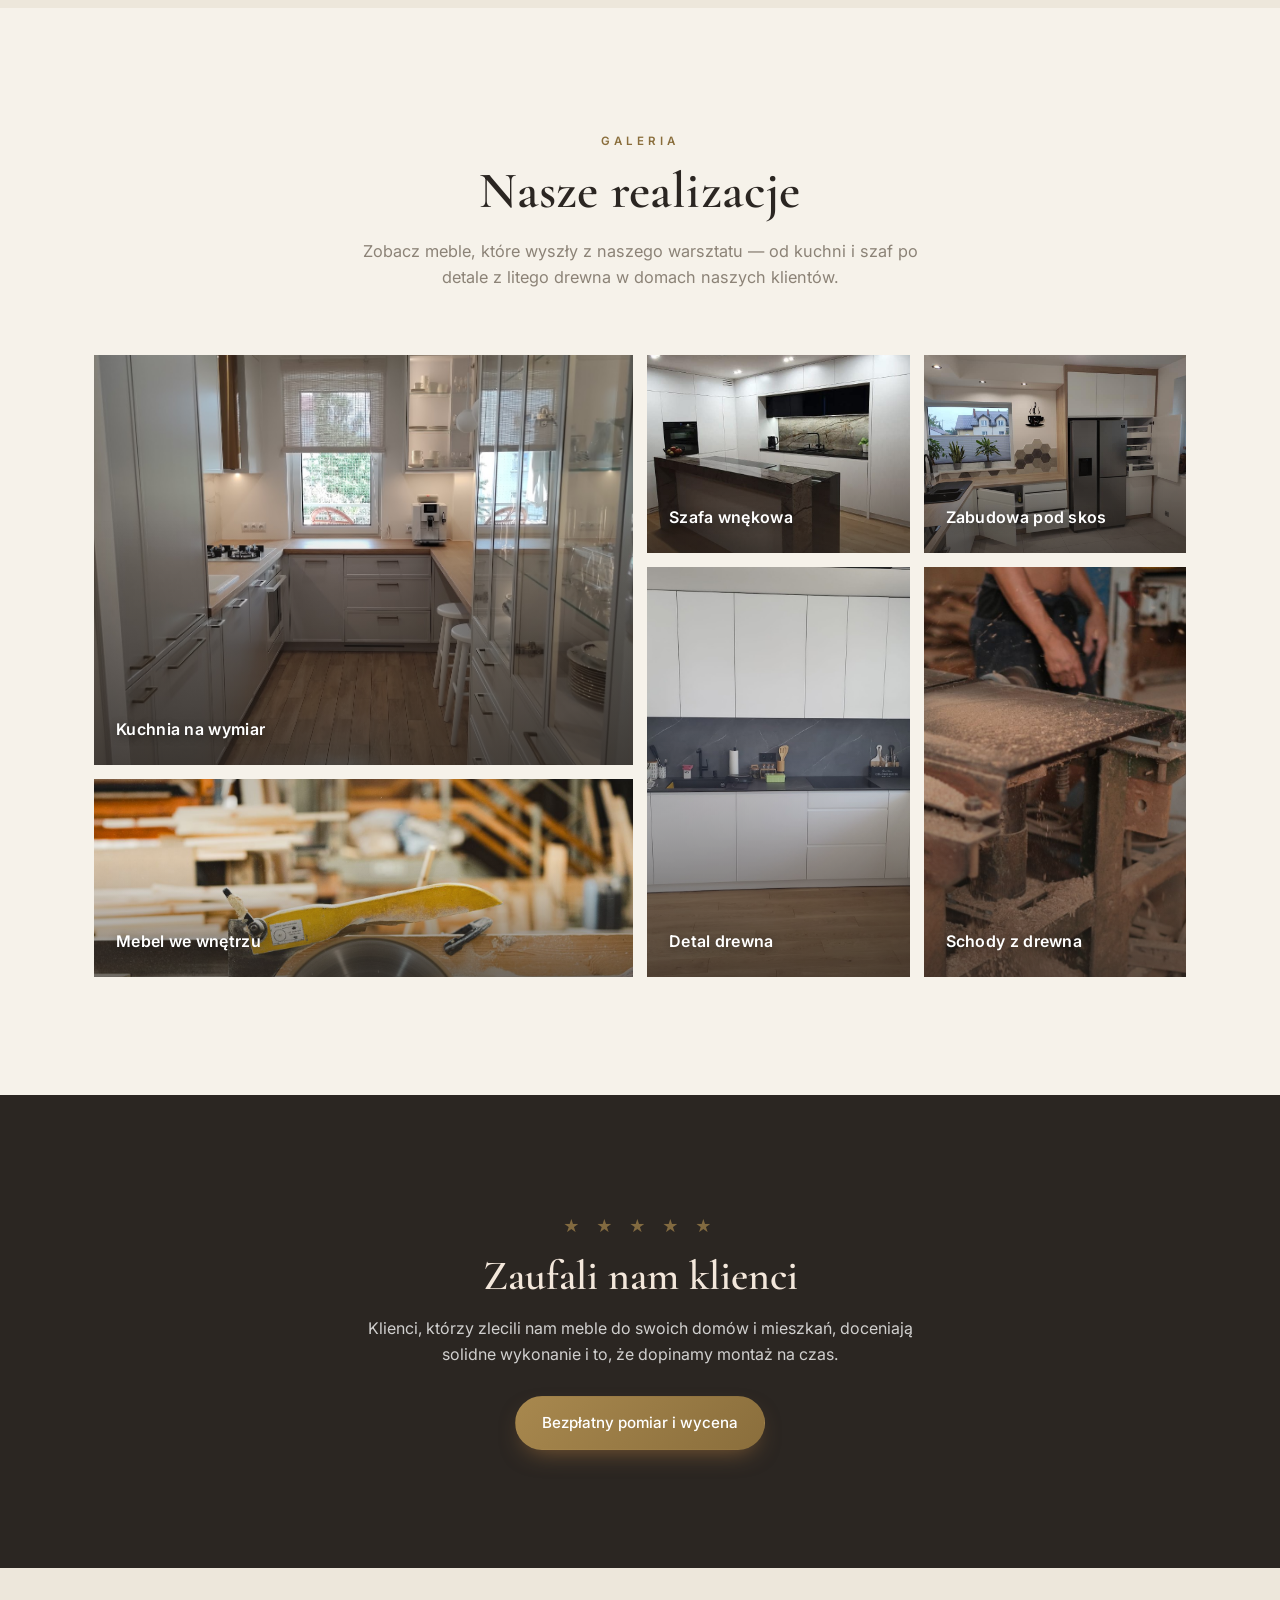
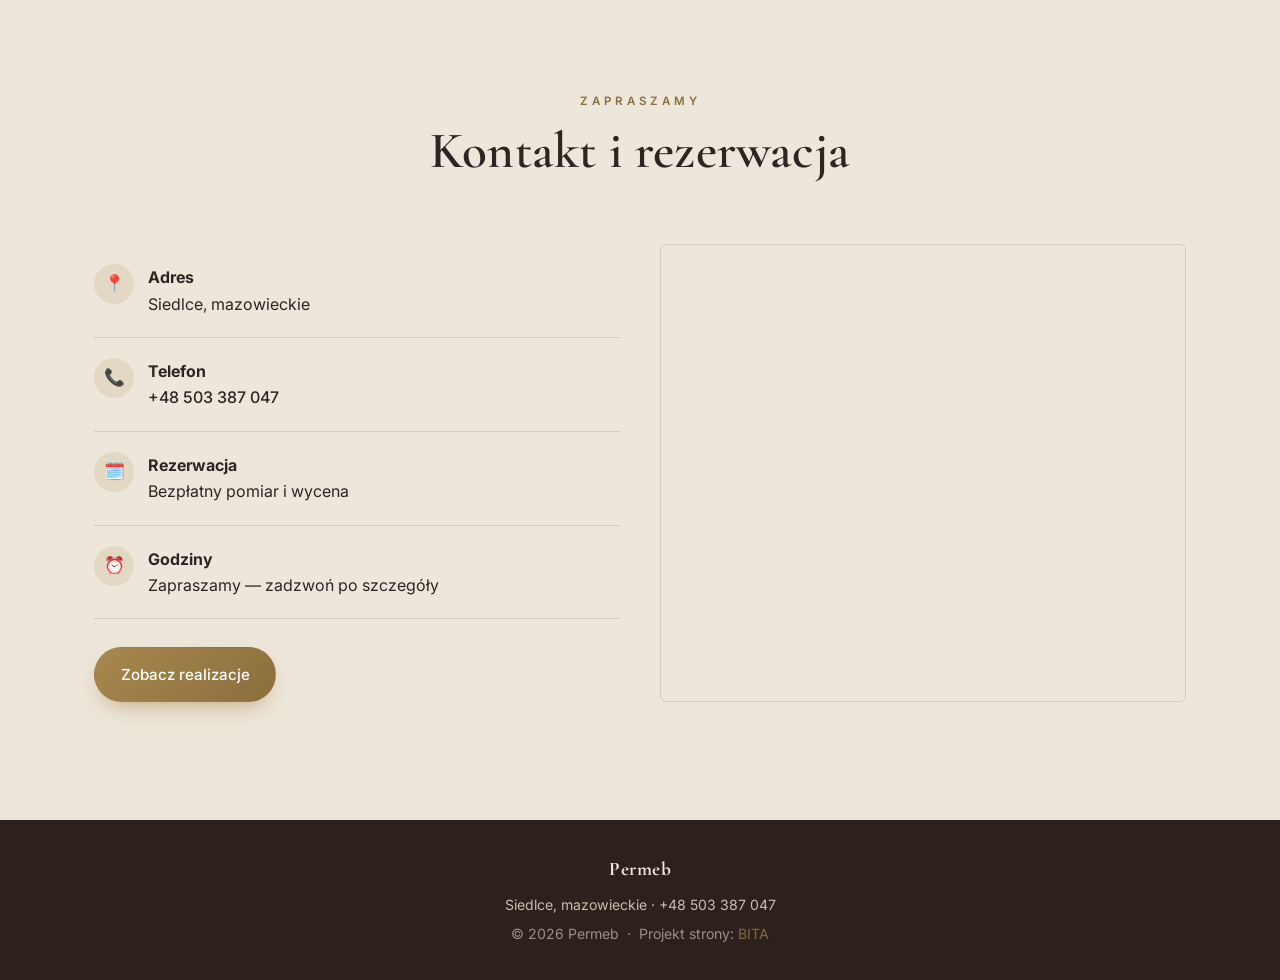
==== commit ada7cfeb: "Hero: poziome zdjęcie realizacji (mniej kadrowania) + lepszy focal" ====
--- a/index.html
+++ b/index.html
@@ -47,7 +47,7 @@
 
   /* === EDITORIAL: HERO pełnoekranowe, nagłówek na zdjęciu, lead pod spodem === */
   .ed-hero-img{height:64vh;min-height:440px;position:relative;display:flex;align-items:flex-end;
-      background:url('img/hero.jpg') center 35%/cover no-repeat,linear-gradient(150deg,#efd9c6,#c0915f)}
+      background:url('img/hero.jpg') center 44%/cover no-repeat,linear-gradient(150deg,#efd9c6,#c0915f)}
   .ed-hero-img::after{content:"";position:absolute;inset:0;background:linear-gradient(180deg,rgba(20,16,12,.05) 35%,rgba(20,16,12,.55))}
   .ed-hero-cap{position:relative;z-index:2;color:#fff;padding-bottom:6vh}
   .ed-hero-cap .eyebrow{color:#fff;opacity:.92}
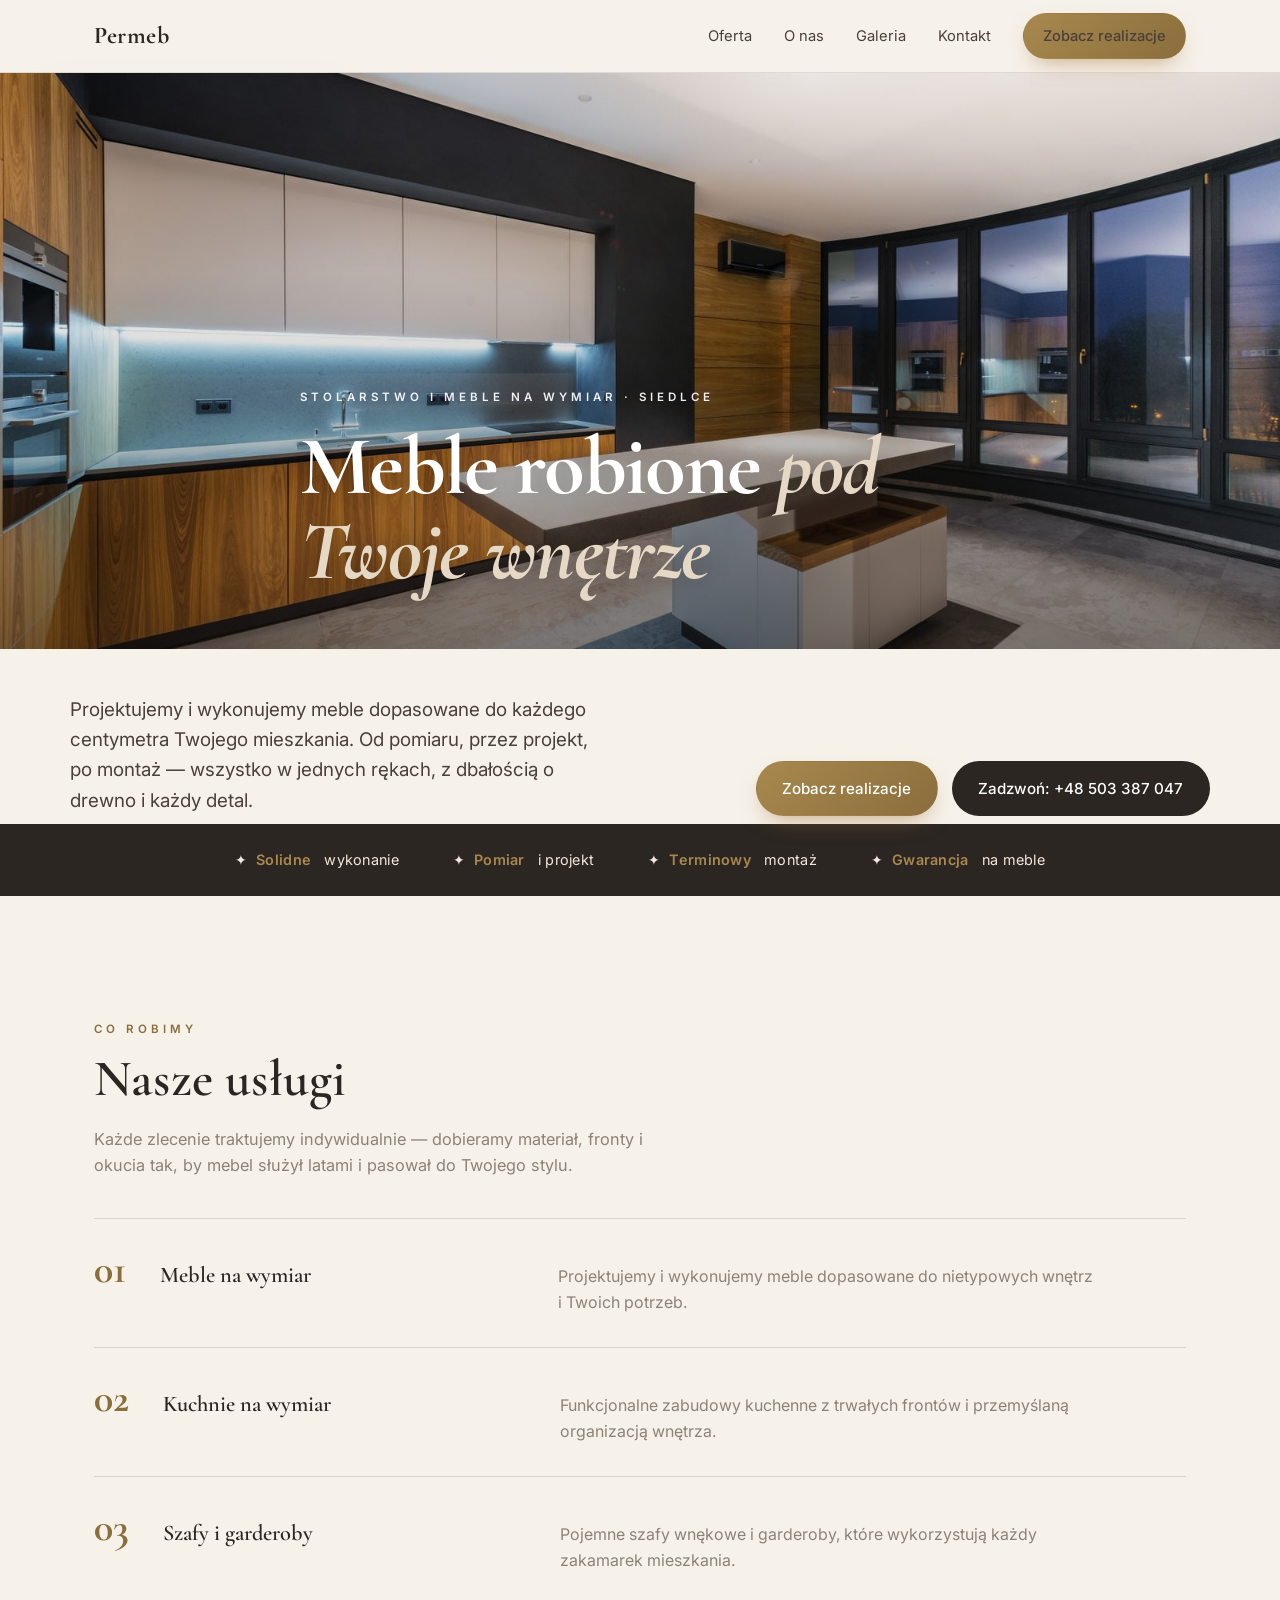
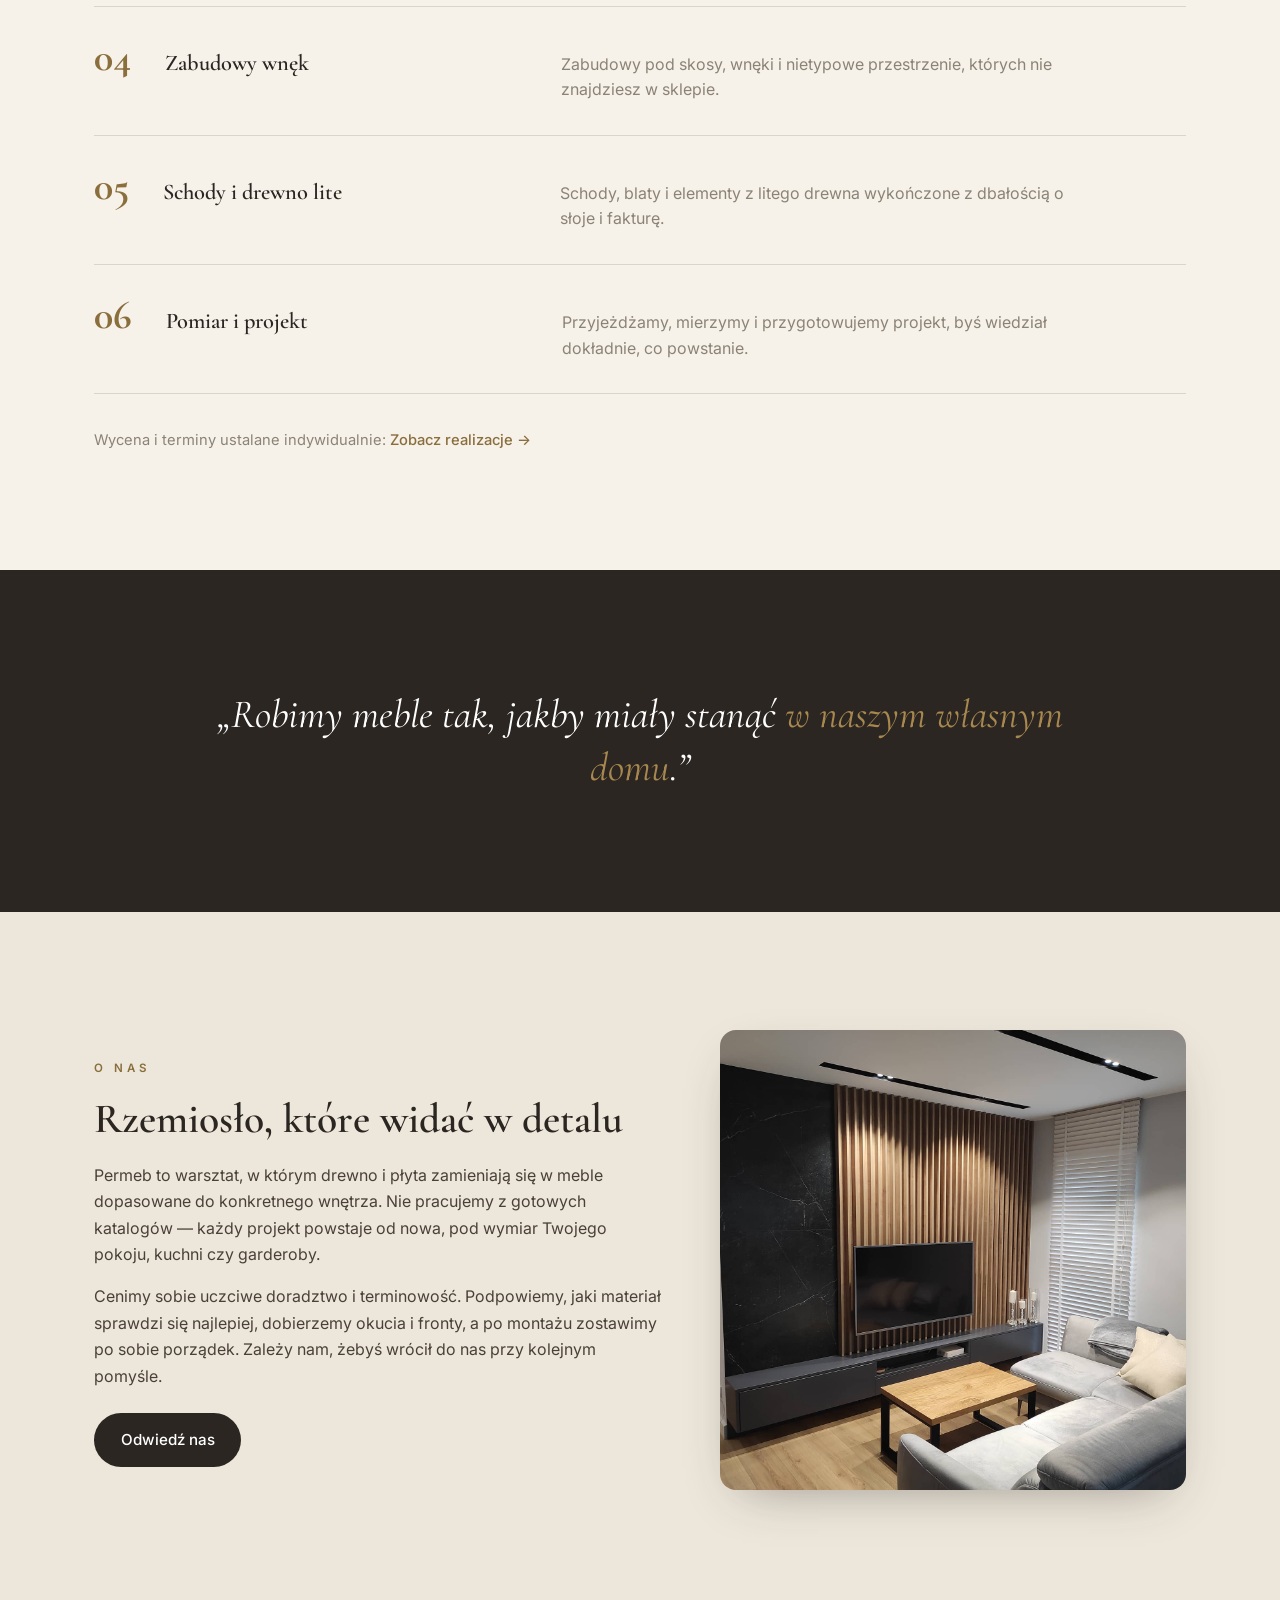
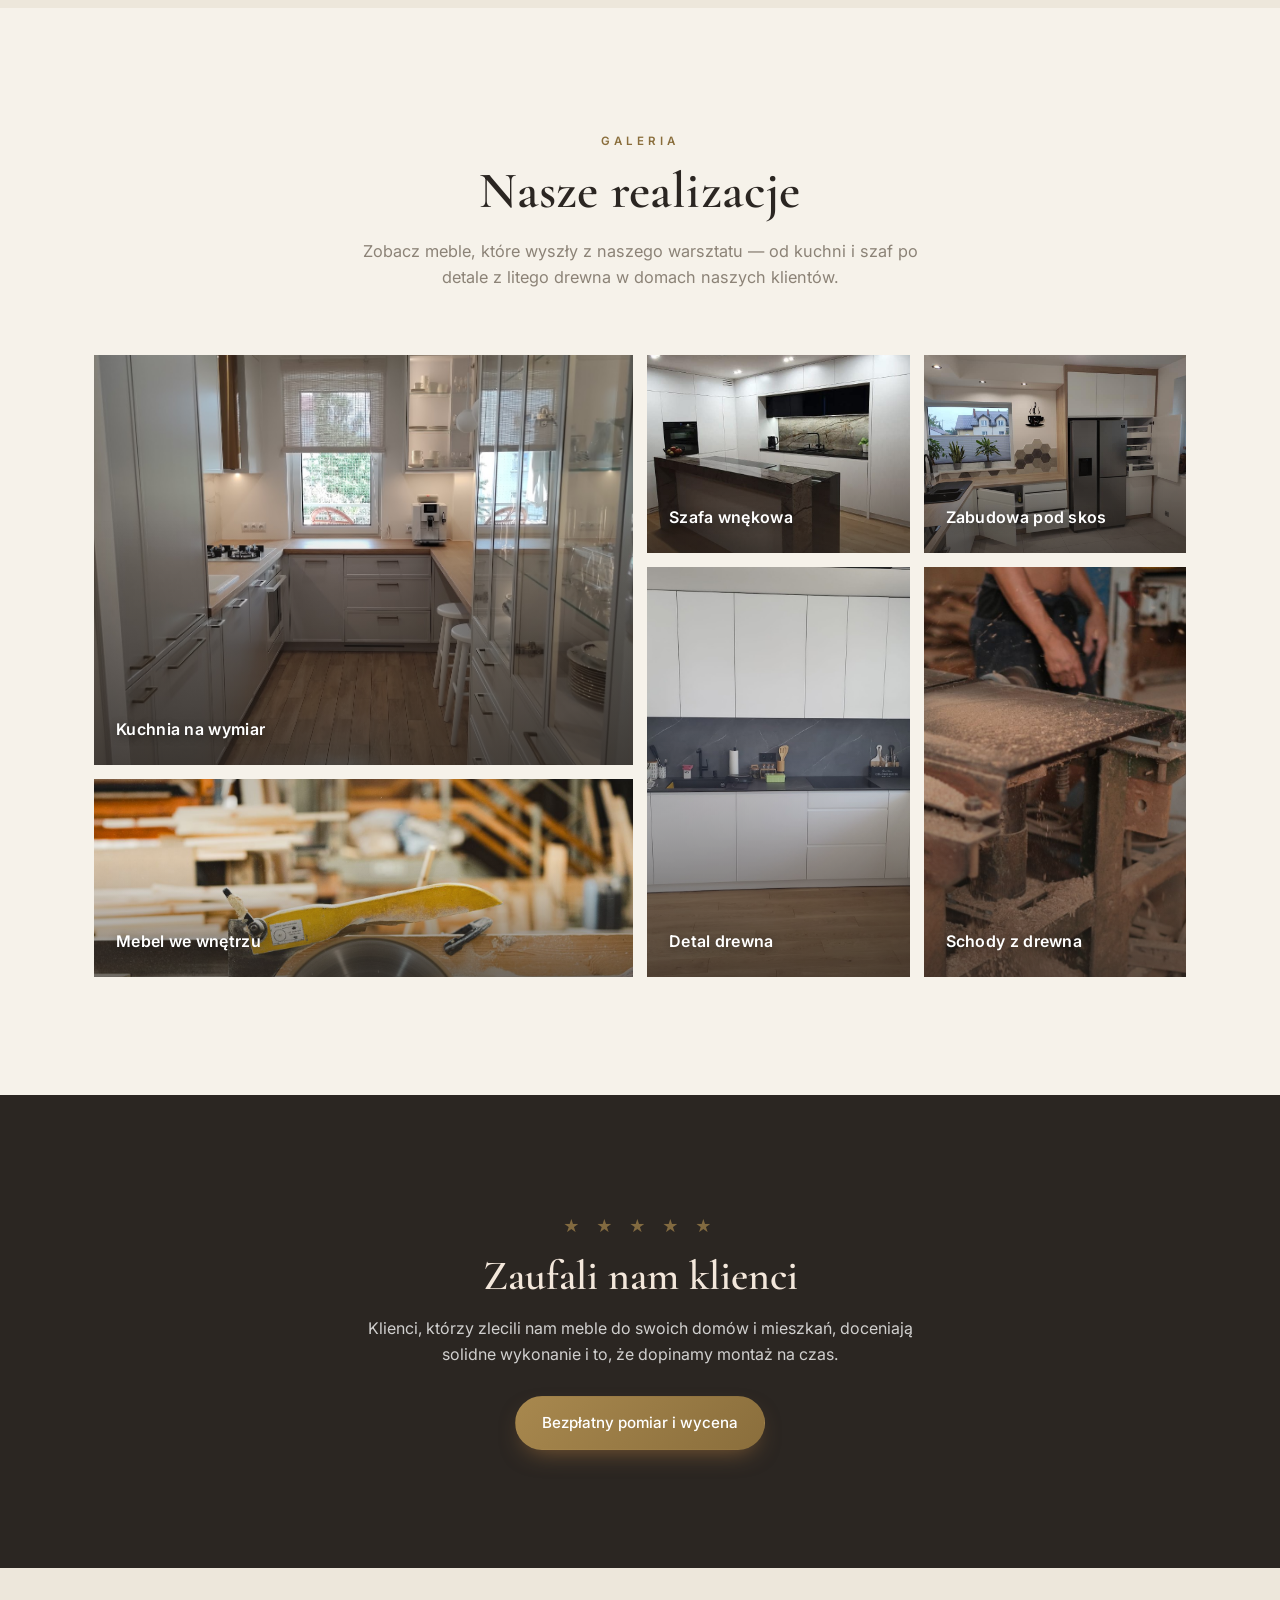
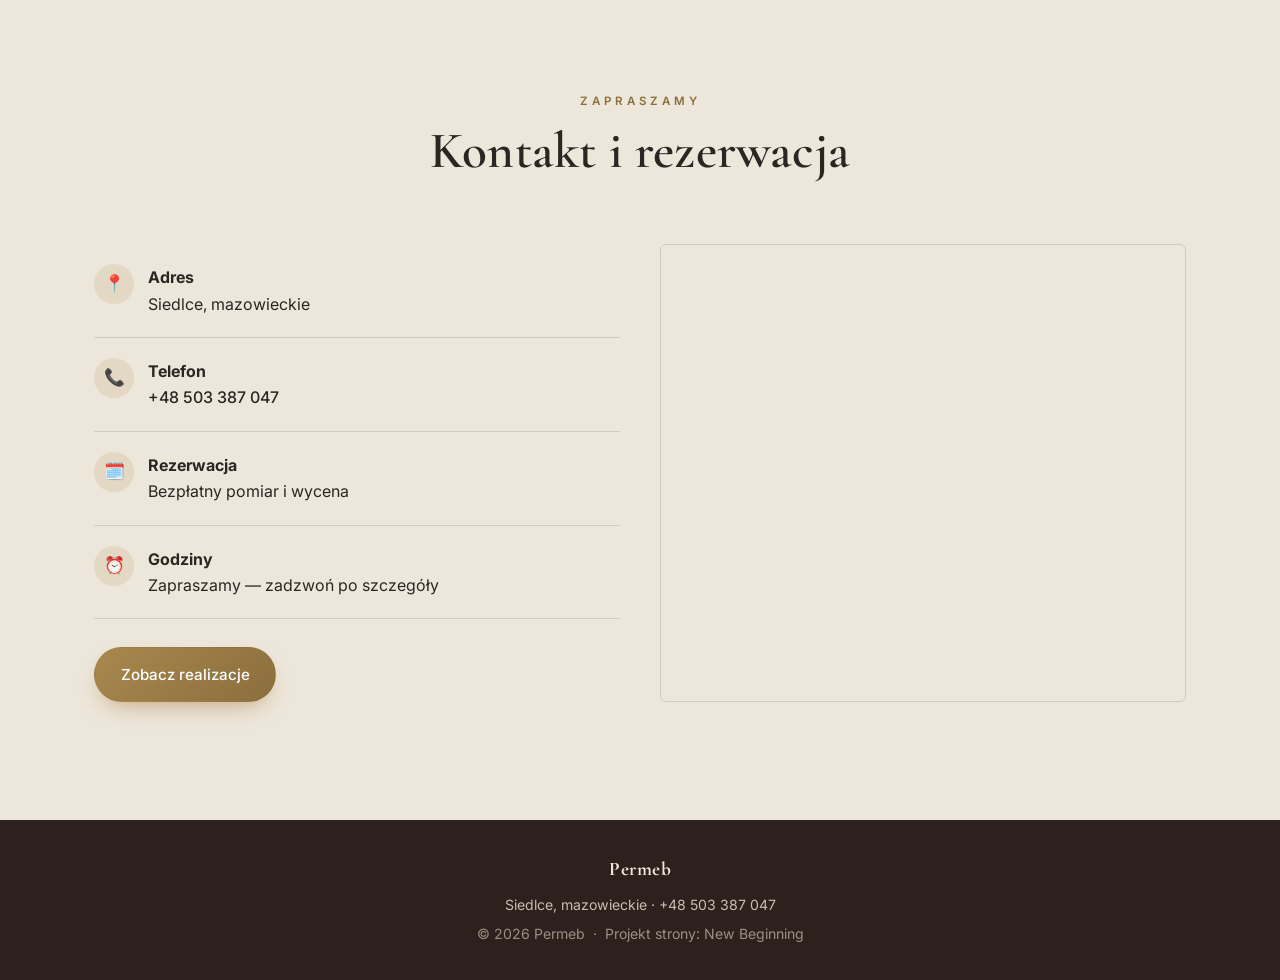
==== commit e2d74df5: "Stopka: BITA → New Beginning (bez zmian treści)" ====
--- a/index.html
+++ b/index.html
@@ -378,7 +378,7 @@
 <footer>
   <div class="logo">Permeb<span style="color:var(--gold)"></span></div>
   <p>Siedlce, mazowieckie · +48 503 387 047</p>
-  <p style="margin-top:6px;opacity:.7">© 2026 Permeb &nbsp;·&nbsp; Projekt strony: <a href="#">BITA</a></p>
+  <p style="margin-top:6px;opacity:.7">© 2026 Permeb &nbsp;·&nbsp; Projekt strony: New Beginning</p>
 </footer>
 
 <script>
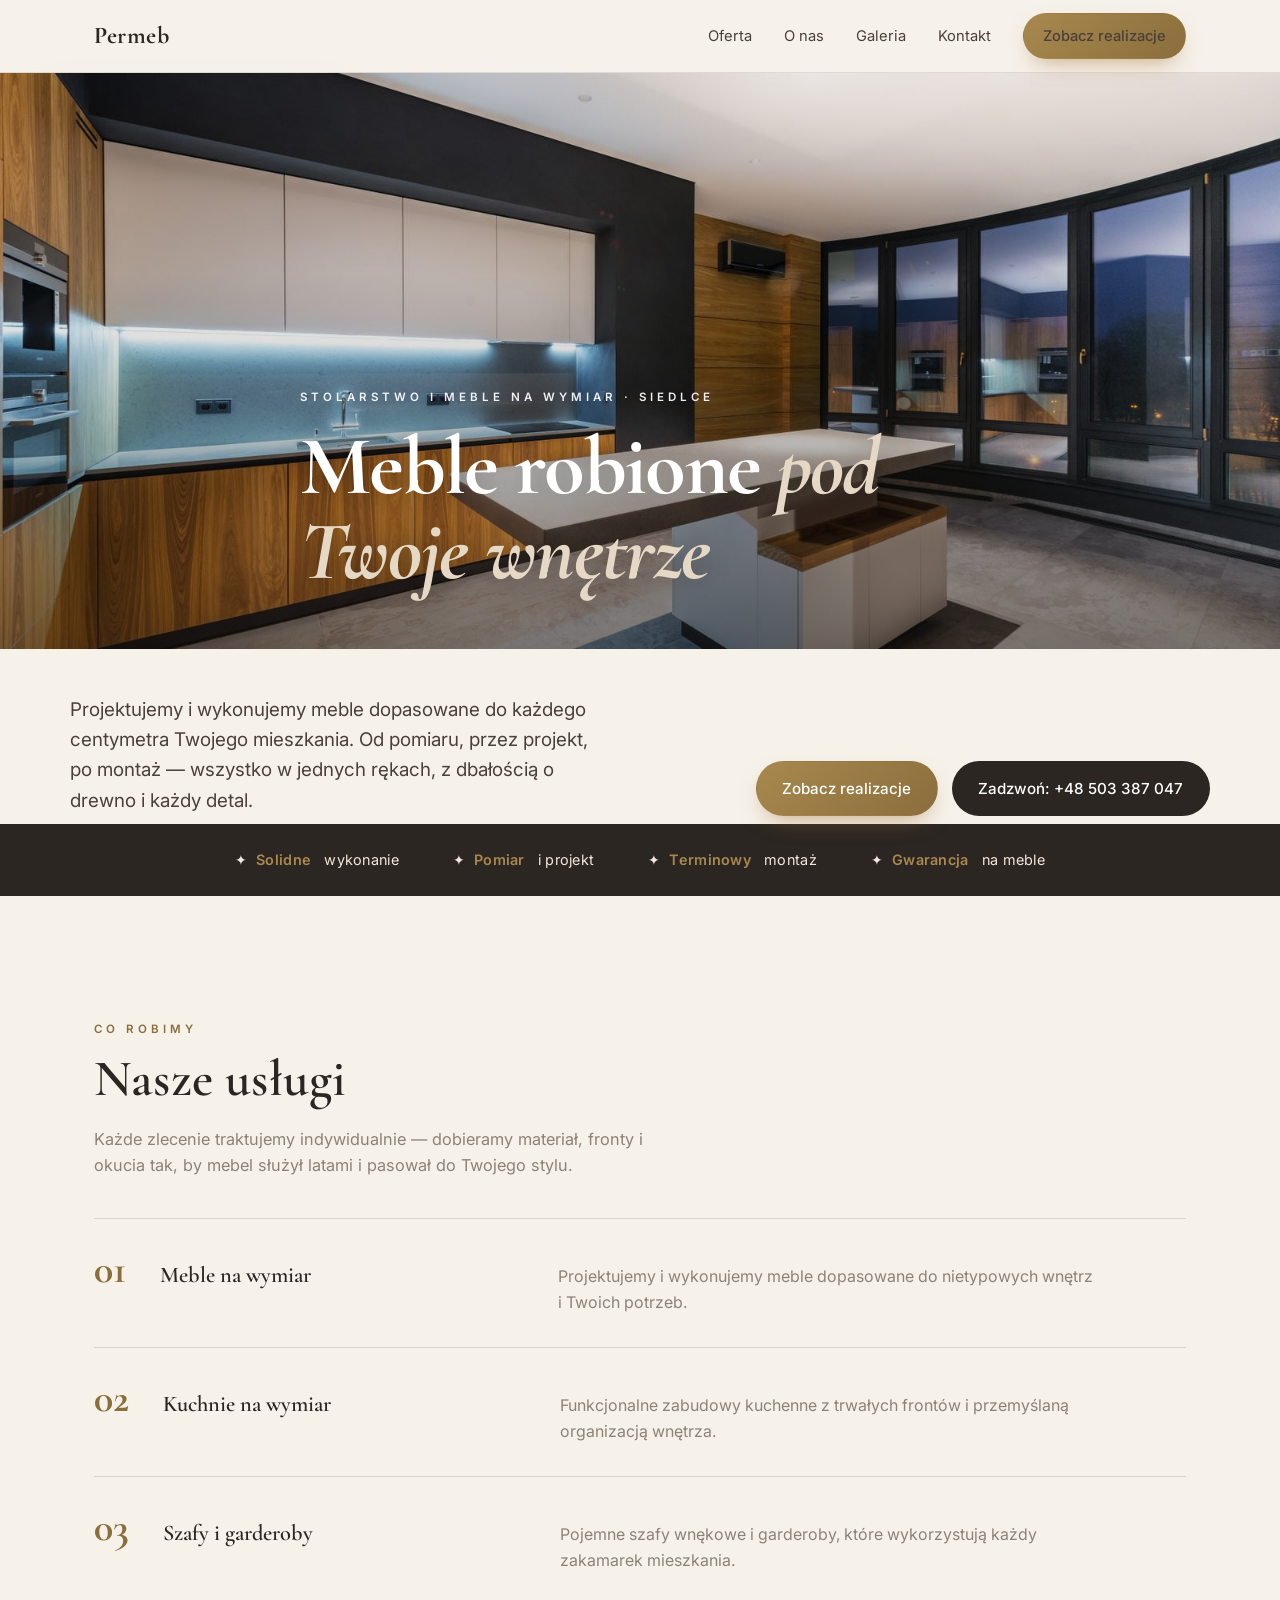
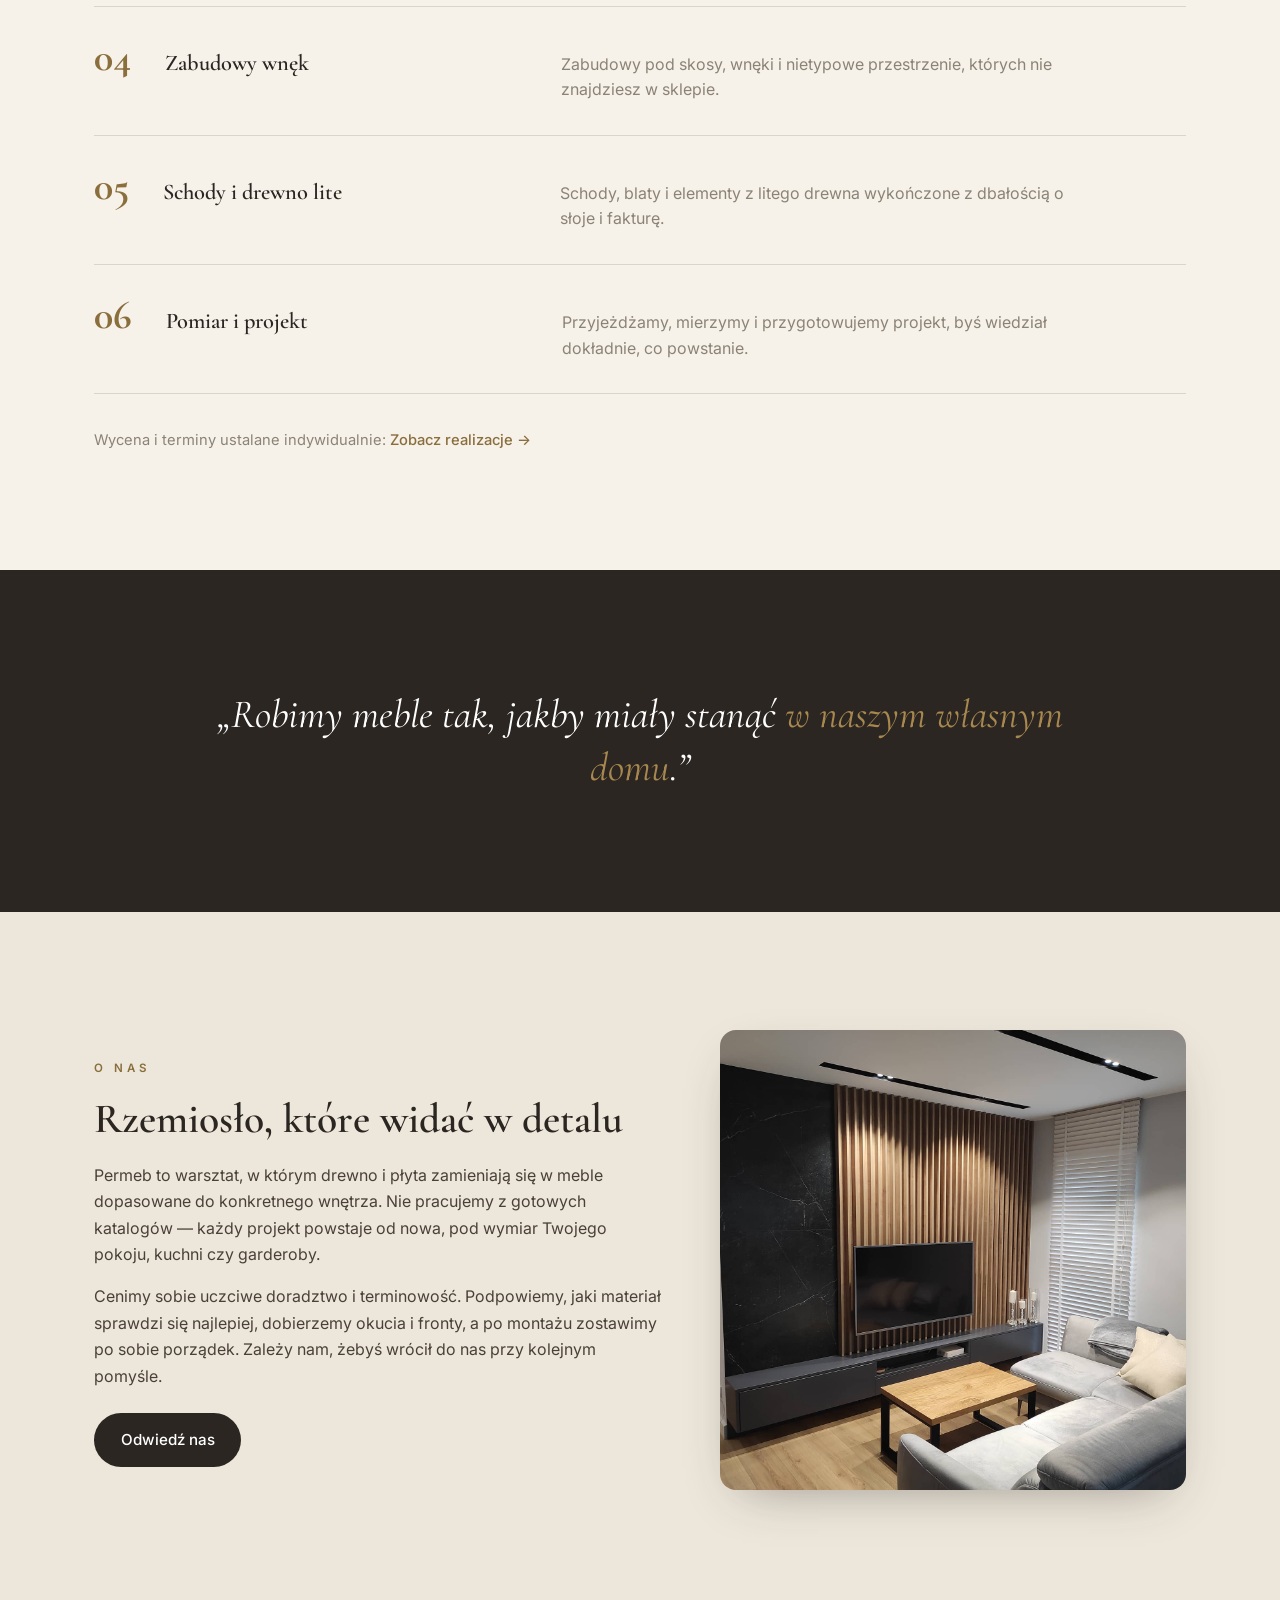
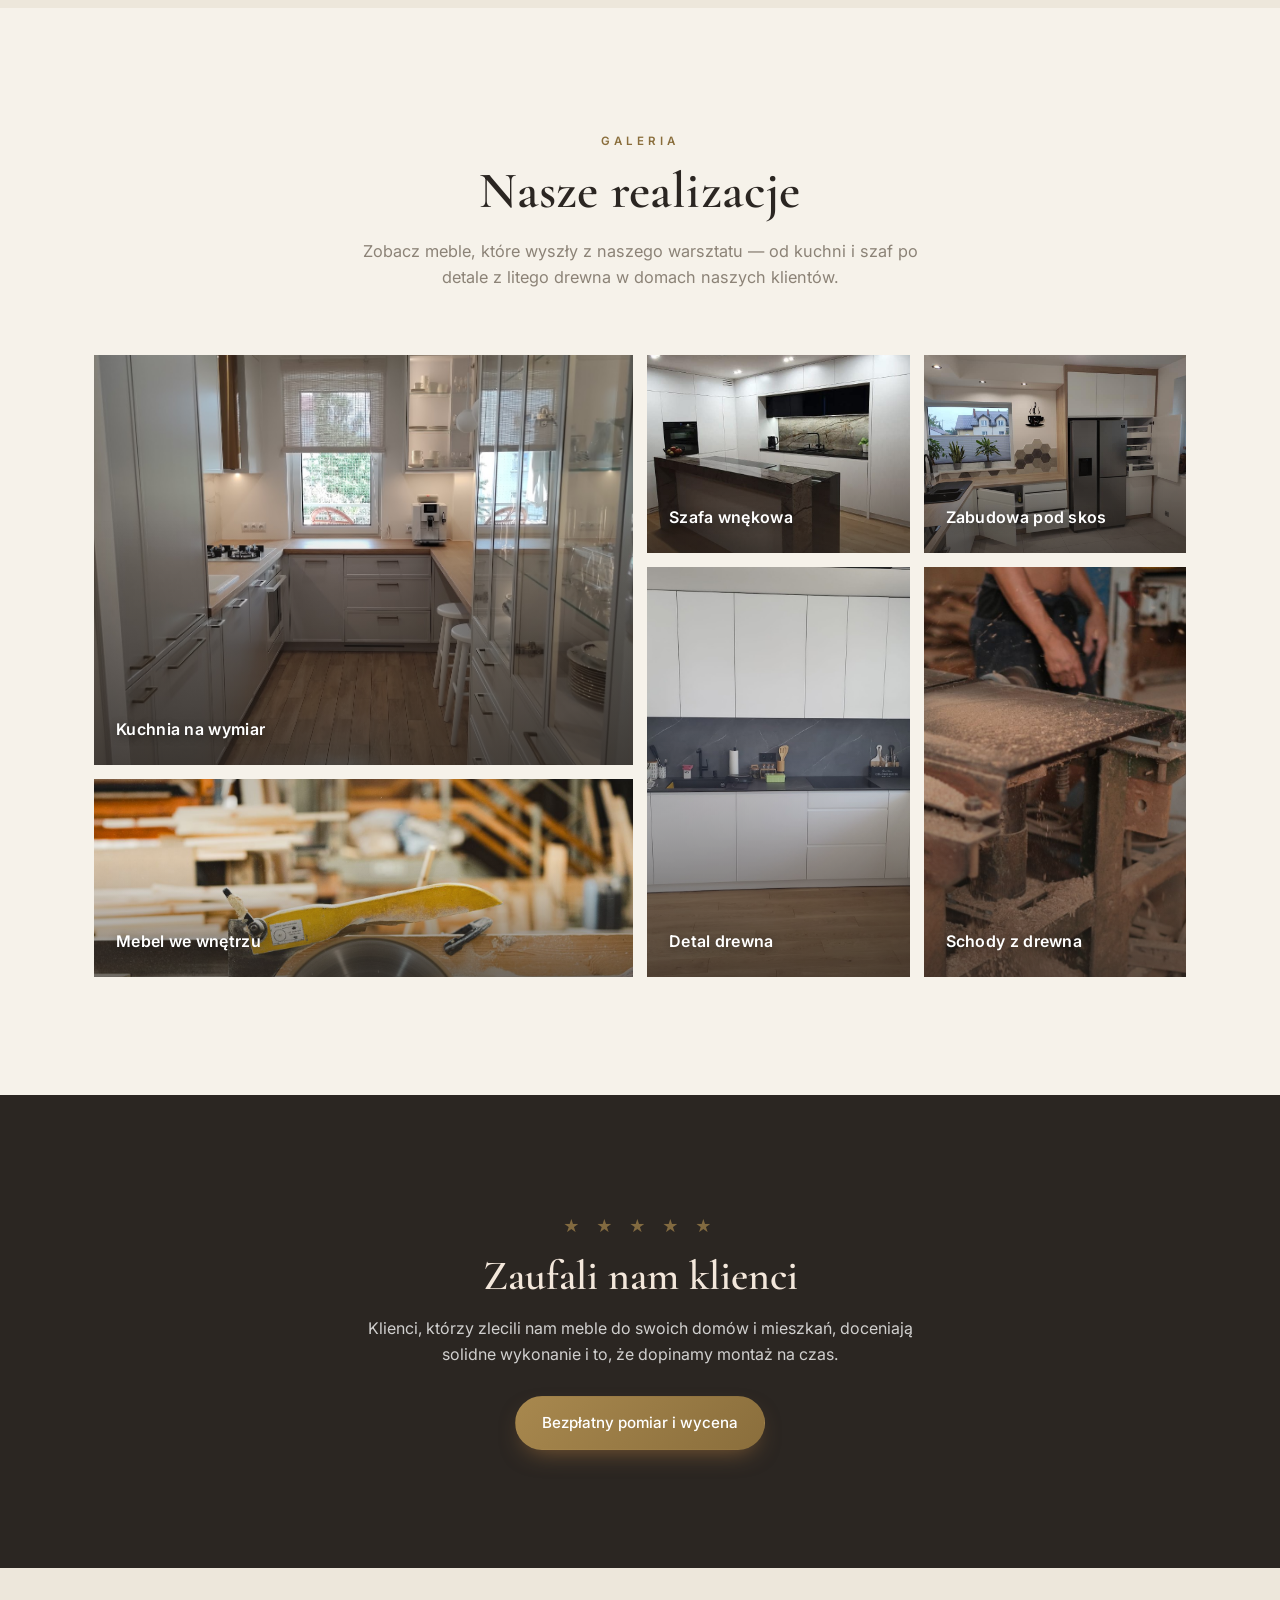
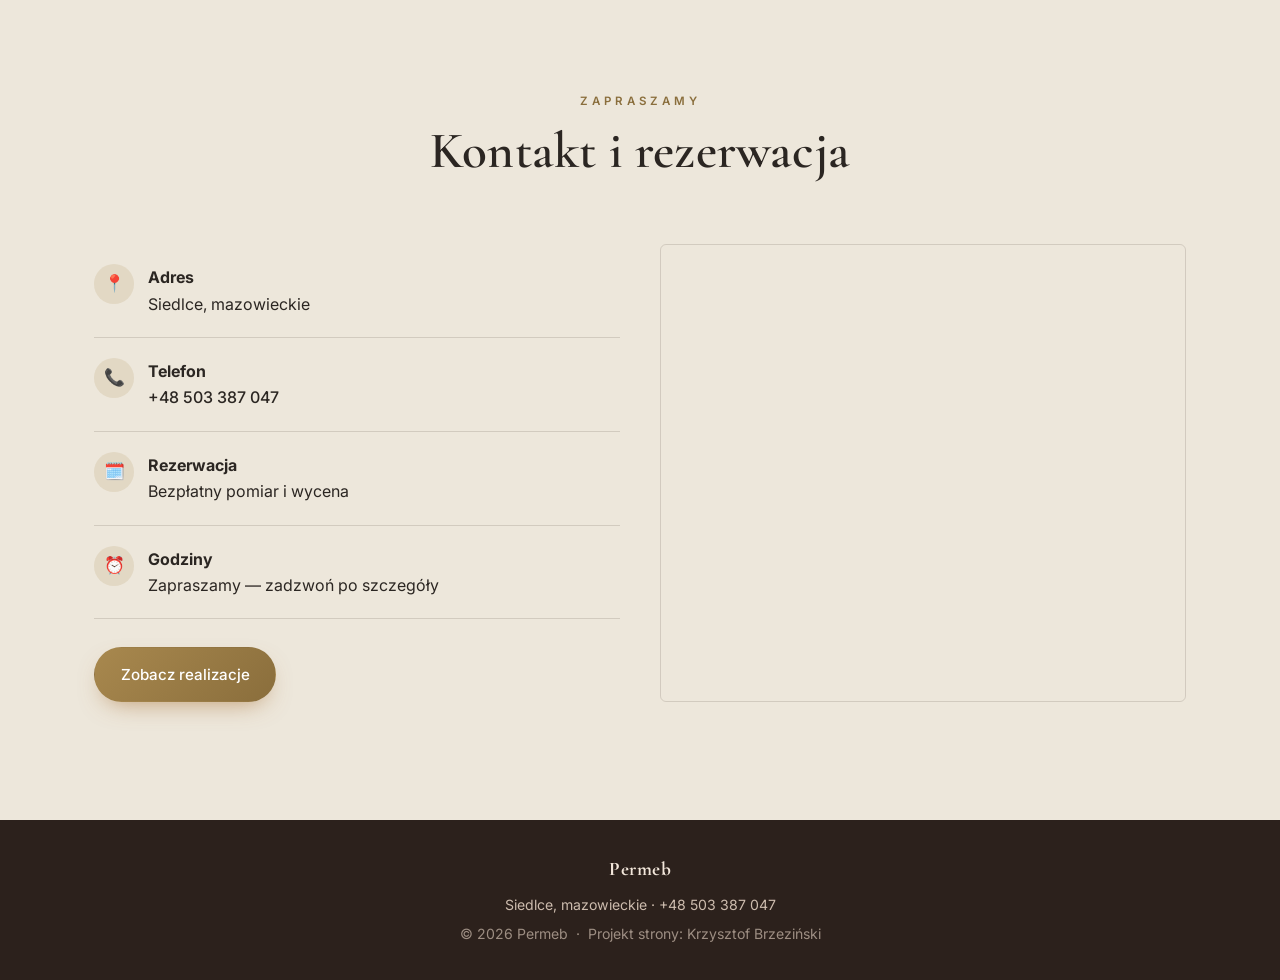
==== commit 72f6f930: "Stopka: podpis → Krzysztof Brzeziński" ====
--- a/index.html
+++ b/index.html
@@ -378,7 +378,7 @@
 <footer>
   <div class="logo">Permeb<span style="color:var(--gold)"></span></div>
   <p>Siedlce, mazowieckie · +48 503 387 047</p>
-  <p style="margin-top:6px;opacity:.7">© 2026 Permeb &nbsp;·&nbsp; Projekt strony: New Beginning</p>
+  <p style="margin-top:6px;opacity:.7">© 2026 Permeb &nbsp;·&nbsp; Projekt strony: Krzysztof Brzeziński</p>
 </footer>
 
 <script>
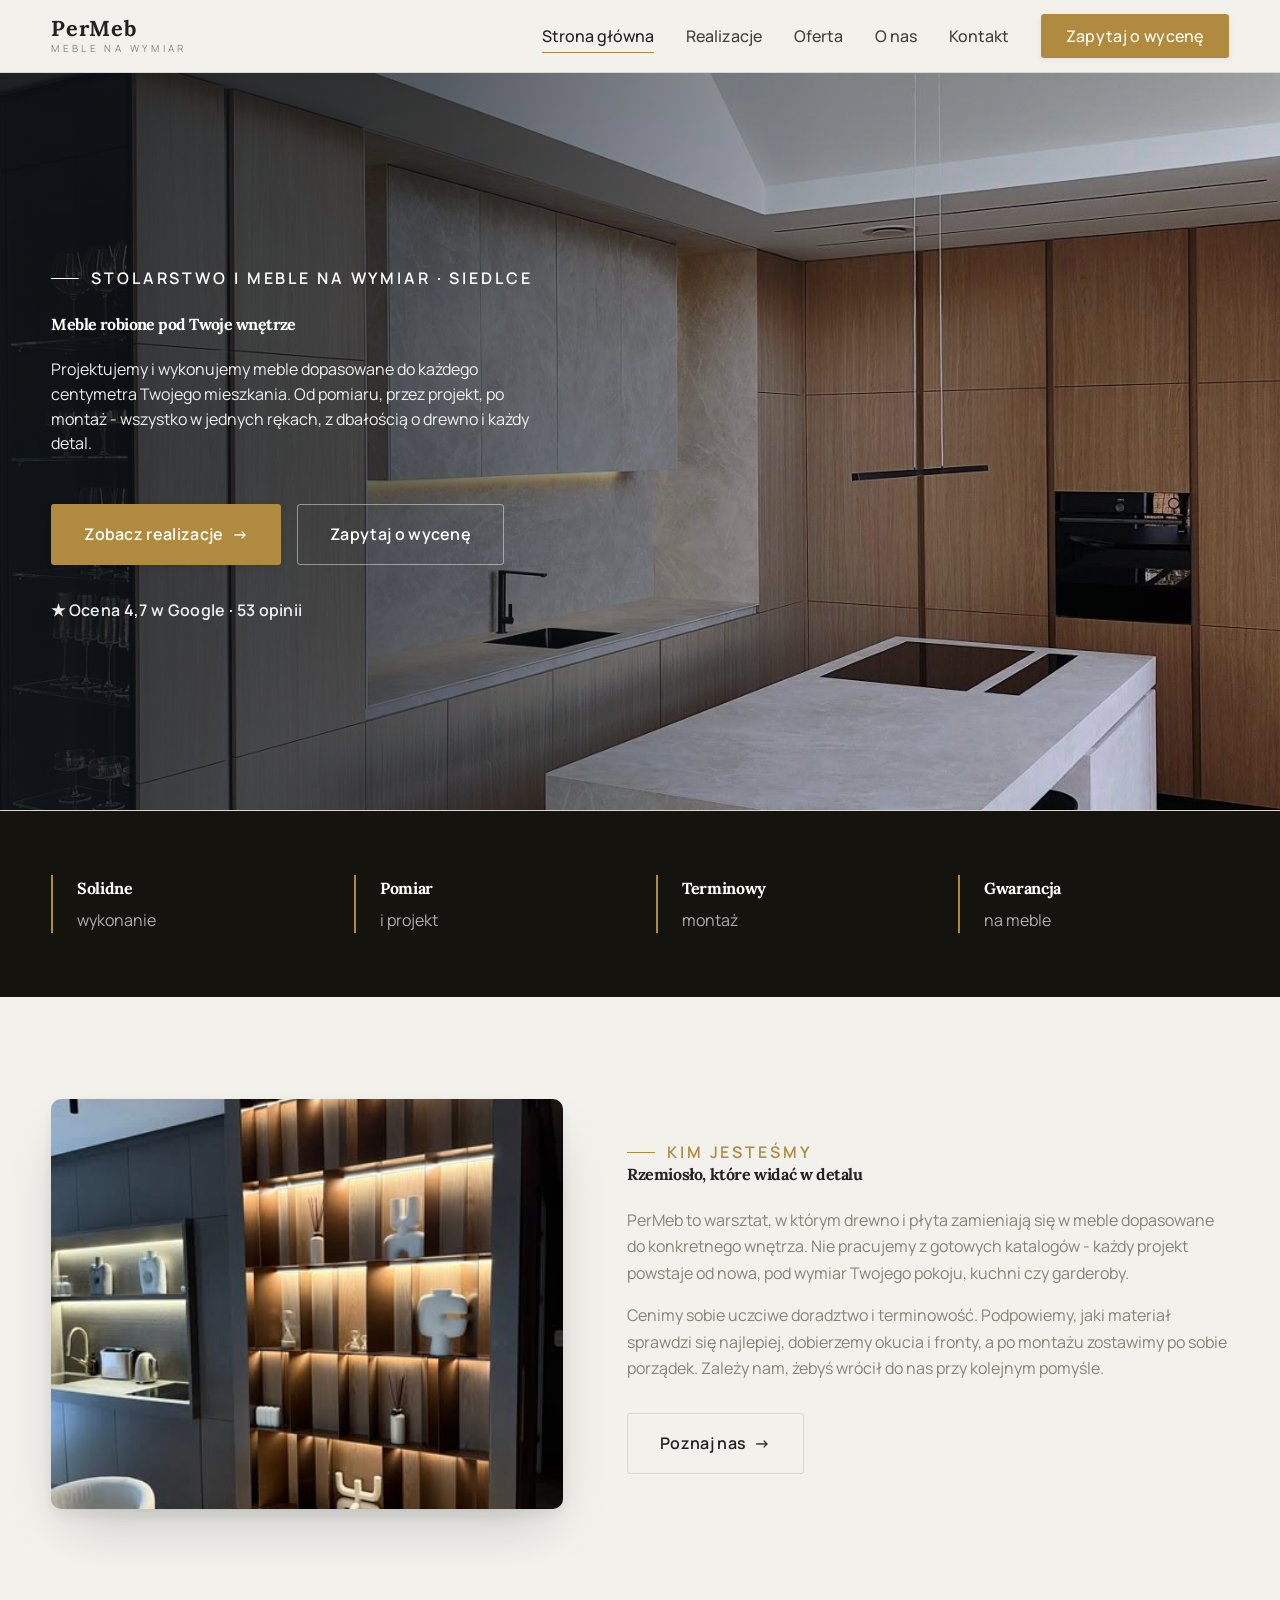
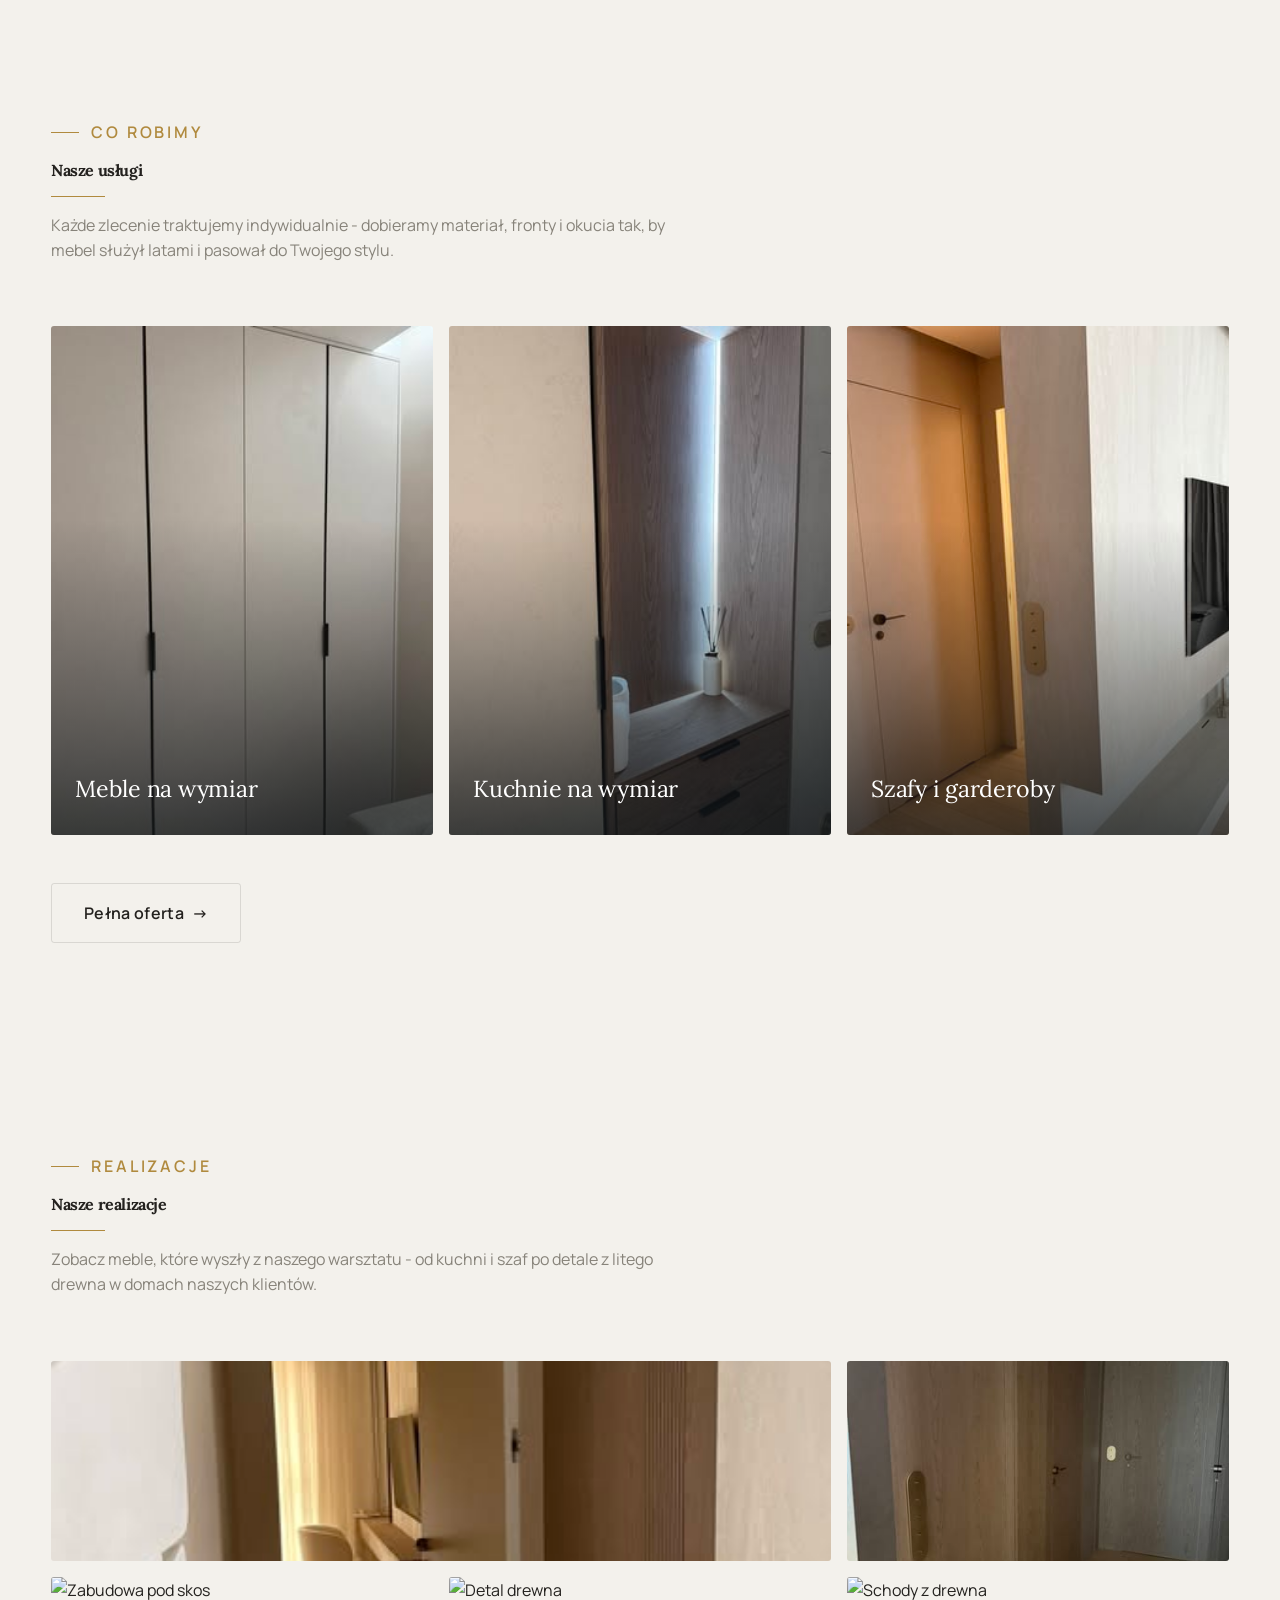
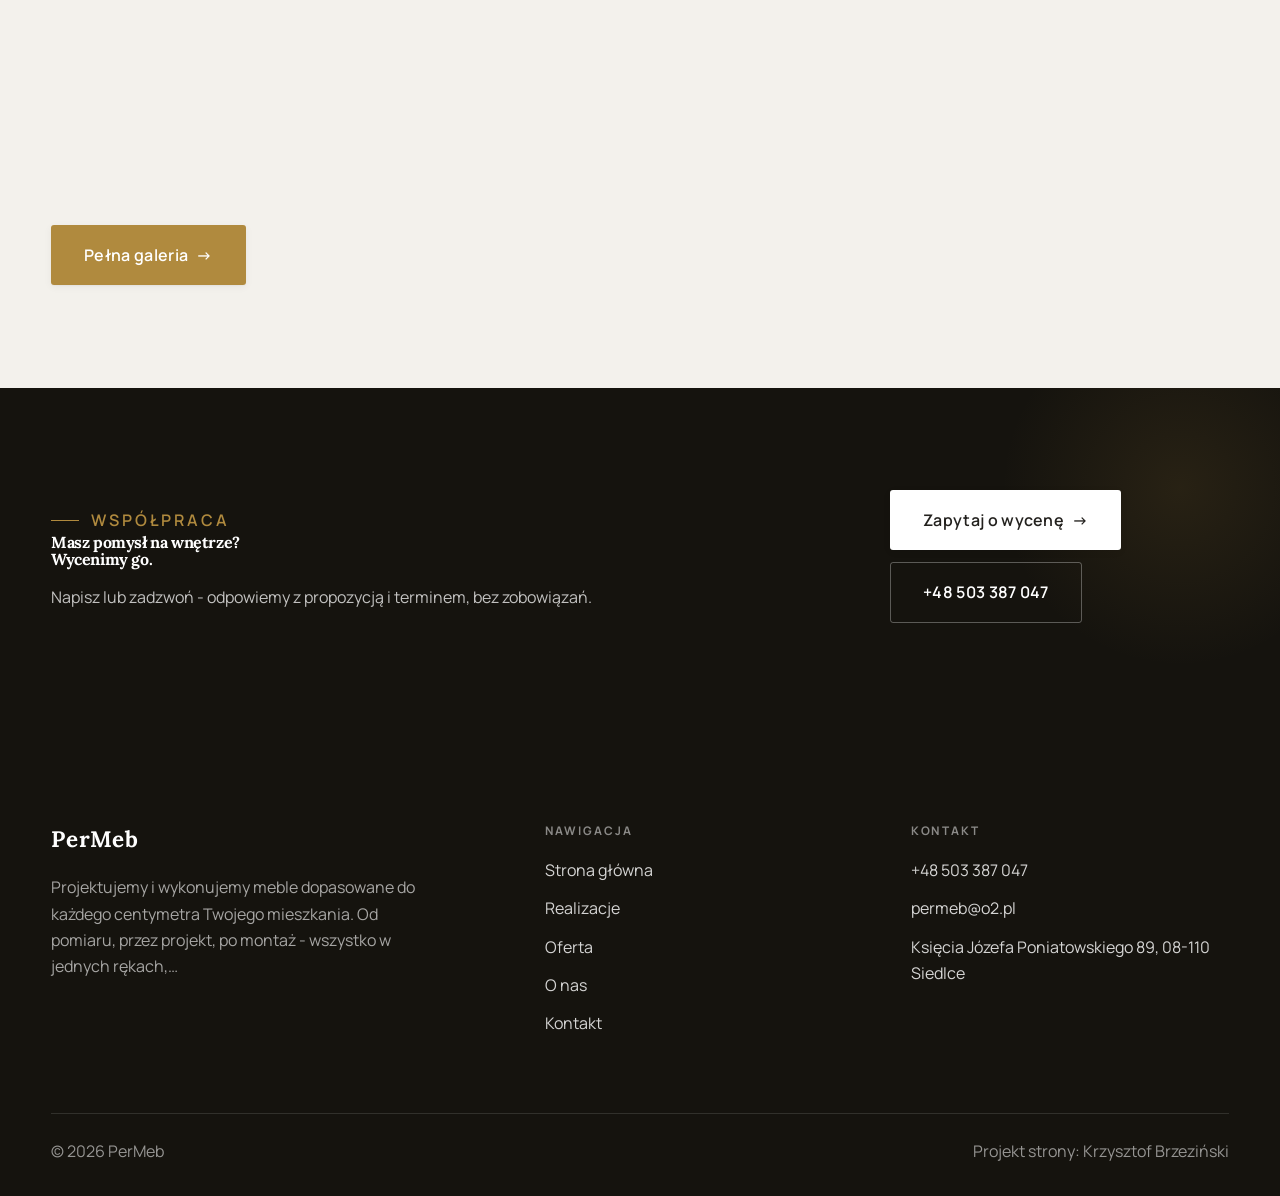
==== commit 43c7279f: "PerMeb: rebuild premium spersonalizowany pod ich styl (FB) - REALNE zdjęcia realizacji + dane 4,7/53" ====
--- a/index.html
+++ b/index.html
@@ -1,397 +1,143 @@
 <!DOCTYPE html>
-
 <html lang="pl">
 <head>
-<meta charset="UTF-8" />
-<meta name="viewport" content="width=device-width, initial-scale=1.0" />
-<title>Permeb — Meble na wymiar · Siedlce</title>
-<meta name="description" content="Permeb — meble na wymiar, kuchnie, szafy i zabudowy z drewna. Bezpłatny pomiar, własny projekt i solidny montaż. Zobacz nasze realizacje." />
+<meta charset="UTF-8">
+<meta name="viewport" content="width=device-width, initial-scale=1.0">
+<title>PerMeb - Meble na wymiar · Siedlce</title>
+<meta name="description" content="PerMeb - meble na wymiar, kuchnie, szafy i zabudowy z drewna. Bezpłatny pomiar, własny projekt i solidny montaż. Zobacz nasze realizacje.">
 <link rel="preconnect" href="https://fonts.googleapis.com">
 <link rel="preconnect" href="https://fonts.gstatic.com" crossorigin>
-<link href="https://fonts.googleapis.com/css2?family=Cormorant+Garamond:wght@500;600;700&family=Inter:wght@400;500;600&display=swap" rel="stylesheet">
-<style>
-  /* === PALETA === */
-  :root{ --cream:#F6F2EA; --cream-2:#EDE7DB; --espresso:#2B2622; --espresso-2:#4A4038; --gold:#A8884E; --gold-d:#8A6E3C; --rose:#E5D9C5; --muted:#8C8377; --white:#FFFFFF; --shadow:0 18px 50px -22px rgba(43,38,34,.46); }
-  *{margin:0;padding:0;box-sizing:border-box}
-  html{scroll-behavior:smooth}
-  body{font-family:'Inter',sans-serif;color:var(--espresso);background:var(--cream);line-height:1.65;-webkit-font-smoothing:antialiased}
-  h1,h2,h3,.serif{font-family:'Cormorant Garamond',serif;font-weight:600;line-height:1.15}
-  a{color:inherit;text-decoration:none}
-  .wrap{max-width:1140px;margin:0 auto;padding:0 24px}
-  .btn{display:inline-flex;align-items:center;gap:.5rem;padding:.85rem 1.6rem;border-radius:999px;font-weight:500;font-size:.95rem;transition:.25s;cursor:pointer;border:1px solid transparent}
-  .btn-gold{background:linear-gradient(135deg,var(--gold),var(--gold-d));color:#fff;box-shadow:0 10px 24px -10px rgba(169,118,63,.7)}
-  .btn-gold:hover{transform:translateY(-2px);box-shadow:0 16px 30px -10px rgba(169,118,63,.8)}
-  .btn-dark{background:var(--espresso);color:#fff}
-  .btn-dark:hover{background:var(--espresso-2)}
-  header{position:sticky;top:0;z-index:50;background:rgba(250,245,239,.82);backdrop-filter:blur(12px);border-bottom:1px solid rgba(192,145,95,.18)}
-  nav{display:flex;align-items:center;justify-content:space-between;height:72px}
-  .logo{font-family:'Cormorant Garamond',serif;font-size:1.5rem;font-weight:700;letter-spacing:.5px}
-  .logo span{color:var(--gold-d)}
-  .nav-links{display:flex;align-items:center;gap:2rem}
-  .nav-links a{font-size:.92rem;color:var(--espresso-2);transition:.2s}
-  .nav-links a:hover{color:var(--gold-d)}
-  .nav-links .btn{padding:.6rem 1.2rem}
-  .burger{display:none;background:none;border:0;font-size:1.6rem;cursor:pointer;color:var(--espresso)}
-  .eyebrow{display:inline-block;letter-spacing:3px;font-size:.74rem;font-weight:600;color:var(--gold-d);text-transform:uppercase;margin-bottom:18px}
-  section{padding:90px 0}
-  .head{text-align:center;max-width:42rem;margin:0 auto 54px}
-  .head .eyebrow{margin-bottom:12px}
-  .head h2{font-size:clamp(2rem,4vw,2.8rem);letter-spacing:-.012em}
-  .head p{color:var(--muted);margin-top:14px}
-  .hero-cta{display:flex;gap:14px;flex-wrap:wrap}
-  .strip{background:var(--espresso);color:#f3e7db}
-  .strip .wrap{display:flex;flex-wrap:wrap;gap:14px 40px;justify-content:center;padding:20px 24px;font-size:.92rem}
-  .strip span{display:inline-flex;align-items:center;gap:.55rem}
-  .strip b{color:var(--gold)}
-  .price-note{margin-top:34px;color:var(--muted);font-size:.92rem}
-
-  /* === EDITORIAL: HERO pełnoekranowe, nagłówek na zdjęciu, lead pod spodem === */
-  .ed-hero-img{height:64vh;min-height:440px;position:relative;display:flex;align-items:flex-end;
-      background:url('img/hero.jpg') center 44%/cover no-repeat,linear-gradient(150deg,#efd9c6,#c0915f)}
-  .ed-hero-img::after{content:"";position:absolute;inset:0;background:linear-gradient(180deg,rgba(20,16,12,.05) 35%,rgba(20,16,12,.55))}
-  .ed-hero-cap{position:relative;z-index:2;color:#fff;padding-bottom:6vh}
-  .ed-hero-cap .eyebrow{color:#fff;opacity:.92}
-  .ed-hero-cap h1{font-size:clamp(2.6rem,6.6vw,5.2rem);font-weight:700;letter-spacing:-.02em;line-height:1.02;max-width:17ch;text-shadow:0 6px 34px rgba(0,0,0,.45)}
-  .ed-hero-cap h1 em{font-style:italic;color:var(--rose)}
-  .ed-hero-lead{display:grid;grid-template-columns:1.15fr .85fr;gap:40px;align-items:end;padding:46px 0 8px}
-  .ed-hero-lead p{font-size:1.18rem;color:var(--espresso-2);max-width:44ch;line-height:1.6}
-  .ed-hero-lead .hero-cta{justify-content:flex-end}
-
-  /* === EDITORIAL: OFERTA jako numerowana lista (nie 3 karty) === */
-  .ed-offer{border-top:1px solid color-mix(in srgb,var(--espresso) 14%,transparent)}
-  .ed-offer .erow{display:grid;grid-template-columns:auto 1.1fr 1.9fr;gap:34px;align-items:baseline;
-      padding:32px 0;border-bottom:1px solid color-mix(in srgb,var(--espresso) 14%,transparent);transition:padding .25s ease}
-  .ed-offer .erow:hover{padding-left:12px}
-  .ed-offer .num{font-family:'Cormorant Garamond',serif;font-size:2.5rem;font-weight:700;color:var(--gold-d);line-height:.9}
-  .ed-offer .ttl{font-family:'Cormorant Garamond',serif;font-size:1.4rem;font-weight:600}
-  .ed-offer .desc{color:var(--muted);font-size:1rem;line-height:1.6;max-width:54ch}
-
-  /* === EDITORIAL: band-manifest z cytatem === */
-  .ed-quote{background:var(--espresso);color:#fff;text-align:center}
-  .ed-quote .wrap{max-width:60rem}
-  .ed-quote blockquote{font-family:'Cormorant Garamond',serif;font-style:italic;font-size:clamp(1.55rem,3.5vw,2.5rem);line-height:1.32}
-  .ed-quote blockquote span{color:var(--gold)}
-
-  /* === EDITORIAL: O nas — split, zdjęcie po prawej === */
-  .about{background:linear-gradient(180deg,var(--cream),#f5ebe1)}
-  .ed-about{display:grid;grid-template-columns:1.1fr .9fr;gap:56px;align-items:center}
-  .ed-about-txt h2{font-size:clamp(1.9rem,3.6vw,2.6rem);margin-bottom:18px}
-  .ed-about-txt p{color:var(--espresso-2);margin-bottom:16px;max-width:60ch}
-  .ed-about-img{height:460px;border-radius:16px;box-shadow:var(--shadow);
-      background:url('img/about.jpg') center/cover no-repeat,linear-gradient(140deg,#3a2c25,#5a463c)}
-
-  /* === EDITORIAL: galeria bento (asymetryczna) === */
-  .ed-gallery{display:grid;grid-template-columns:repeat(4,1fr);grid-auto-rows:198px;gap:14px}
-  .tile{position:relative;overflow:hidden;display:flex;align-items:flex-end;padding:18px;color:#fff;font-weight:600;border-radius:12px;
-      box-shadow:0 12px 30px -16px rgba(58,44,37,.5);background-color:#c9a88f;background-size:cover;background-position:center;transition:.3s}
-  .tile:hover{transform:translateY(-4px)}
-  .tile span{position:relative;z-index:2;font-size:1rem;letter-spacing:.3px;text-shadow:0 2px 10px rgba(0,0,0,.45)}
-  .tile::after{content:"";position:absolute;inset:0;background:linear-gradient(180deg,rgba(58,44,37,.05) 45%,rgba(58,44,37,.72))}
-  .ed-gallery .tile:nth-child(1){grid-column:span 2;grid-row:span 2}
-  .ed-gallery .tile:nth-child(6){grid-column:span 2}
-
-  /* === opinie wyciszone (bez wielkich gwiazd) === */
-  .reviews{background:var(--espresso);color:#f3e7db;text-align:center}
-  .reviews .stars{color:var(--gold);font-size:1rem;letter-spacing:3px;margin-bottom:14px;opacity:.7}
-  .reviews h2{font-size:clamp(1.9rem,4vw,2.6rem);margin-bottom:14px;max-width:20ch;margin-inline:auto}
-  .reviews p{color:#cdbcae;max-width:40rem;margin:0 auto 28px}
-
-  /* === kontakt === */
-  .contact-grid{display:grid;grid-template-columns:1fr 1fr;gap:40px;align-items:stretch}
-  .info .row{display:flex;gap:14px;align-items:flex-start;padding:18px 0;border-bottom:1px solid rgba(192,145,95,.2)}
-  .info .row .ic{font-size:1.3rem;margin-top:2px}
-  .info .row a{font-weight:500}
-  .info .row a:hover{color:var(--gold-d)}
-  .map{min-height:340px;border-radius:18px;overflow:hidden;box-shadow:var(--shadow);border:1px solid rgba(192,145,95,.2)}
-  .map iframe{width:100%;height:100%;min-height:340px;border:0;display:block;filter:grayscale(.15) contrast(1.02)}
-  .contact-cta{margin-top:28px}
-  footer{background:#2c211c;color:#cdbcae;text-align:center;padding:34px 24px;font-size:.88rem}
-  footer .logo{font-size:1.2rem;color:#f3e7db;margin-bottom:8px}
-  footer a{color:var(--gold)}
-  .reveal{opacity:0;transform:translateY(22px);transition:.7s cubic-bezier(.2,.7,.2,1)}
-  .reveal.in{opacity:1;transform:none}
-  @media(max-width:880px){
-    .ed-hero-lead,.ed-about,.contact-grid{grid-template-columns:1fr;gap:24px}
-    .ed-hero-lead .hero-cta{justify-content:flex-start}
-    .ed-about-img{height:300px}
-    .ed-gallery{grid-template-columns:repeat(2,1fr);grid-auto-rows:170px}
-    .ed-gallery .tile:nth-child(1){grid-column:span 2;grid-row:span 1}
-    .ed-gallery .tile:nth-child(6){grid-column:span 2}
-    .ed-offer .erow{grid-template-columns:auto 1fr;gap:14px 22px}
-    .ed-offer .desc{grid-column:1 / -1}
-    .nav-links{position:fixed;inset:72px 0 auto 0;flex-direction:column;background:var(--cream);padding:24px;gap:18px;border-bottom:1px solid rgba(192,145,95,.2);display:none}
-    .nav-links.open{display:flex}
-    .burger{display:block}
-  }
-  @media(max-width:560px){.ed-gallery{grid-template-columns:1fr}.ed-gallery .tile:nth-child(1),.ed-gallery .tile:nth-child(6){grid-column:span 1}}
-  .callbar{display:none;position:fixed;left:0;right:0;bottom:0;z-index:60;align-items:center;justify-content:center;gap:.55rem;background:linear-gradient(135deg,var(--gold),var(--gold-d));color:#fff;font-weight:600;font-size:1.02rem;padding:15px;text-decoration:none;box-shadow:0 -10px 30px -12px rgba(0,0,0,.45)}
-  @media(max-width:880px){ .callbar{display:flex} body{padding-bottom:62px} }
-
-/* === base premium === */
-/* BASE PREMIUM — wspólny system dla wszystkich branż (z _premium-web-craft.md).
-   Wstrzykiwany PO palecie skórki, PRZED overridem branżowym. Działa na realne klasy szablonu. */
-
-/* --- TOKENY: odstępy 4/8, fluid typografia clamp(), promienie, ruch, hairline, miękkie cienie --- */
-:root{
-  --space-1:4px; --space-2:8px; --space-3:12px; --space-4:16px; --space-5:24px;
-  --space-6:32px; --space-7:48px; --space-8:64px; --space-9:96px; --space-10:128px;
-  --text-sm:clamp(.82rem,.8rem + .1vw,.9rem);
-  --text-base:clamp(1rem,.97rem + .15vw,1.125rem);
-  --text-lg:clamp(1.15rem,1.1rem + .25vw,1.35rem);
-  --text-h3:clamp(1.2rem,1.1rem + .5vw,1.5rem);
-  --text-h2:clamp(2rem,1.6rem + 2vw,2.9rem);
-  --text-h1:clamp(2.8rem,2rem + 4vw,5rem);
-  --r-sm:6px; --r-md:10px; --r-lg:16px;
-  --ease:cubic-bezier(.25,.46,.45,.94); --dur:.22s;
-  --hairline:1px solid color-mix(in srgb, var(--espresso) 12%, transparent);
-  --sh-sm:0 1px 2px rgba(0,0,0,.04), 0 2px 6px rgba(0,0,0,.05);
-  --sh-md:0 2px 4px rgba(0,0,0,.05), 0 8px 20px -6px rgba(0,0,0,.10);
-  --sh-lg:0 4px 8px rgba(0,0,0,.06), 0 18px 44px -16px rgba(0,0,0,.18);
-}
-
-/* --- WHITESPACE: hojny, fluid oddech (najtańszy wzrost postrzeganej ceny) --- */
-section{padding-block:clamp(64px,10vw,128px)}
-.wrap{max-width:min(92%,1140px)}
-
-/* --- TYPOGRAFIA: redakcyjna hierarchia, dociśnięte nagłówki, mierzona długość wiersza --- */
-.head{max-width:46rem}
-.head h2{font-size:var(--text-h2);letter-spacing:-.025em;line-height:1.1}
-.head p{font-size:var(--text-base);line-height:1.6;max-width:60ch;margin-inline:auto}
-.hero h1{font-size:var(--text-h1);letter-spacing:-.03em;line-height:1.05}
-.hero p.lead{font-size:var(--text-lg);max-width:34ch;line-height:1.55}
-.about-txt p{max-width:65ch}
-.reviews p{max-width:60ch;margin-inline:auto}
-
-/* --- OBRAZY: warstwowy miękki cień + większy promień (overlaye z szablonu zostają) --- */
-.hero-art,.about-art{box-shadow:var(--sh-lg);border-radius:var(--r-lg)}
-.map{box-shadow:var(--sh-md);border:none;border-radius:var(--r-lg)}
-
-/* --- KARTY: bez pełnej ramki, miękki cień, hierarchia promieni, sensowny hover --- */
-.card{border:none;box-shadow:var(--sh-sm);border-radius:var(--r-md);
-      padding:var(--space-6) var(--space-5);
-      transition:transform var(--dur) var(--ease),box-shadow var(--dur) var(--ease)}
-.card:hover{transform:translateY(-4px);box-shadow:var(--sh-md);border-color:transparent}
-.card h3{margin-bottom:var(--space-2)}
-.card p{color:var(--muted);font-size:var(--text-base);line-height:1.6}
-.card .ic{color:var(--gold-d);font-weight:700;letter-spacing:.08em}
-
-/* --- GALERIA: miękki cień + spójny hover --- */
-.tile{border-radius:var(--r-md);box-shadow:var(--sh-sm);
-      transition:transform var(--dur) var(--ease),box-shadow var(--dur) var(--ease)}
-.tile:hover{transform:translateY(-4px);box-shadow:var(--sh-md)}
-
-/* --- CIEMNE/KOLOROWE TŁA: biel z opacity zamiast szarości (kontrast WCAG) --- */
-.reviews p{color:#fff;opacity:.78}
-
-/* --- KONTAKT: emoji-ikony w kółku z tłem (powiększone emoji = tell AI), hairline separatory --- */
-.info .row{border-bottom:var(--hairline)}
-.info .row .ic{width:40px;height:40px;flex:0 0 40px;display:grid;place-items:center;border-radius:50%;
-      background:color-mix(in srgb,var(--gold) 16%,transparent);font-size:1.05rem;margin-top:0}
-
-/* --- PRZYCISKI: płynne przejścia + efekt „wciśnięcia" --- */
-.btn{transition:transform var(--dur) var(--ease),box-shadow var(--dur) var(--ease)}
-.btn:active{transform:translateY(0);box-shadow:var(--sh-sm)}
-
-/* --- RUCH / a11y: szanuj prefers-reduced-motion --- */
-@media (prefers-reduced-motion:reduce){
-  *{animation-duration:.01ms!important;transition:none!important}
-  .reveal{opacity:1!important;transform:none!important}
-}
-
-/* === recipe overrides (wood) === */
-/* ===== WOOD — premium override (stolarstwo / meble na wymiar) ===== */
-/* Sygnatura: ciepła kość słoniowa + przygaszony mosiądz, dużo oddechu,
-   hairline'y zamiast ciężkich kart, galeria masonry (gapless, bez dziur),
-   redakcyjny serif. Fonty (Cormorant + Inter) i paleta :root ustawia skin.py —
-   ten blok NIE definiuje :root ani nie ładuje fontów. */
-
-/* Oddech — większe paddingi sekcji = #1 sygnał premium z przepisu */
-section{padding:118px 0}
-.head{margin:0 auto 64px}
-.head h2{font-size:clamp(2.2rem,4.4vw,3.2rem);font-weight:600;letter-spacing:.004em;line-height:1.12}
-.head p{color:var(--muted);margin-top:18px;font-size:1.02rem}
-
-/* HERO — jeden duży klimatyczny kadr, wysoki serif na cienkiej wadze */
-.hero{background:linear-gradient(165deg,var(--cream) 0%,var(--cream-2) 100%)}
-.hero-inner{padding:104px 0 112px;gap:56px}
-.hero h1{font-weight:600;font-size:clamp(3.1rem,7.2vw,5.6rem);letter-spacing:-.01em;line-height:1.06;overflow-wrap:break-word}
-.hero h1 em{color:var(--gold-d)}
-.hero p.lead{font-size:1.16rem;color:var(--espresso-2);line-height:1.7;max-width:32rem}
-.eyebrow{letter-spacing:4px;font-size:.72rem;color:var(--gold-d)}
-.hero-art{height:480px;border-radius:6px;box-shadow:0 30px 70px -34px rgba(43,38,34,.55)}
-.hero-art::after{background:linear-gradient(180deg,rgba(43,38,34,.02),rgba(43,38,34,.26))}
-
-/* Pasek faktów — spokojny, mosiądz oszczędnie */
-.strip{background:var(--espresso)}
-.strip .wrap{padding:24px;gap:16px 54px;font-size:.9rem;letter-spacing:.02em}
-.strip b{color:var(--gold);font-weight:600}
-
-/* Karty — HAIRLINE zamiast ciężkiego cienia (anty-AI detal z przepisu) */
-.grid{gap:0;border-top:1px solid rgba(140,131,119,.3)}
-.card{background:transparent;border:0;border-bottom:1px solid rgba(140,131,119,.3);
-  border-right:1px solid rgba(140,131,119,.3);border-radius:0;padding:40px 34px}
-.card:nth-child(3n){border-right:0}
-.card:hover{transform:none;box-shadow:none;background:rgba(168,136,78,.05);border-color:rgba(140,131,119,.3)}
-.card .ic{color:var(--gold-d);font-weight:600;letter-spacing:2px}
-.card .ic::after{background:var(--gold);opacity:.8;width:34px}
-.card h3{font-size:1.32rem;font-weight:600;margin-bottom:10px}
-/* czytelność: opisy oferty na espresso-2 (kontrast ~9:1), nie szary --muted (~3.3:1) */
-.card p{color:var(--espresso-2);font-size:.96rem;line-height:1.7}
-
-/* O nas / rzemiosło — duży kadr warsztatu, cytat w italiku */
-.about{background:var(--cream-2)}
-.about-grid{gap:64px}
-.about-art{height:440px;border-radius:6px;box-shadow:0 30px 70px -34px rgba(43,38,34,.55)}
-.about-txt h2{font-weight:600}
-.about-txt p{line-height:1.78}
-
-/* GALERIA — masonry asymetryczne, gutterless. Dla DOKŁADNIE 6 kafli (g1..g6)
-   wysokie są 1/4/5 (po jednym na kolumnę, przesunięte) → siatka 3x3 BEZ dziur. */
-.gallery{display:grid;grid-template-columns:repeat(3,1fr);grid-auto-rows:230px;gap:0}
-.tile{aspect-ratio:auto;border-radius:0;box-shadow:none;padding:22px}
-.tile:nth-child(1),.tile:nth-child(4),.tile:nth-child(5){grid-row:span 2}
-.tile:hover{transform:none;filter:brightness(1.04)}
-.tile::after{background:linear-gradient(180deg,rgba(43,38,34,.0) 40%,rgba(43,38,34,.66))}
-
-/* Opinie — ciemny orzech, mosiądz na gwiazdkach */
-.reviews .stars{color:var(--gold);letter-spacing:6px}
-.reviews h2{font-weight:600}
-
-/* Cienka linia-akcent pod sekcją map/info; spokojny kontakt */
-.info .row{border-bottom:1px solid rgba(140,131,119,.28);padding:20px 0}
-.map{border-radius:6px;border:1px solid rgba(140,131,119,.28);box-shadow:none}
-
-/* Nawigacja / stopka — przygaszone */
-header{background:rgba(246,242,234,.86);border-bottom:1px solid rgba(140,131,119,.22)}
-.nav-links a:hover{color:var(--gold-d)}
-
-@media(max-width:880px){
-  section{padding:74px 0}
-  .hero-inner{padding:64px 0 72px;gap:32px}
-  .hero-art{height:320px}
-  .grid{grid-template-columns:repeat(2,1fr)}
-  .card:nth-child(3n){border-right:1px solid rgba(140,131,119,.3)}
-  .card:nth-child(2n){border-right:0}
-  /* galeria 2 kolumny, równe kafle — reset wysokich (1/4/5) by uniknąć dziur */
-  .gallery{grid-template-columns:repeat(2,1fr);grid-auto-rows:200px}
-  .tile{grid-row:auto}
-}
-@media(max-width:560px){
-  .grid{grid-template-columns:1fr}
-  .card,.card:nth-child(2n){border-right:0}
-  .gallery{grid-template-columns:1fr;grid-auto-rows:240px}
-}
-</style>
+<link href="https://fonts.googleapis.com/css2?family=Lora:wght@500;600;700&family=Manrope:wght@400;500;600&display=swap" rel="stylesheet">
+<link rel="stylesheet" href="assets/styles.css">
 </head>
 <body>
-<header><div class="wrap"><nav>
-  <div class="logo">Permeb<span></span></div>
-  <div class="nav-links" id="menu">
-    <a href="#oferta">Oferta</a><a href="#onas">O nas</a><a href="#galeria">Galeria</a><a href="#kontakt">Kontakt</a>
-    <a class="btn btn-gold" href="#kontakt">Zobacz realizacje</a>
+
+<header class="nav">
+  <div class="wrap nav-inner">
+    <a class="brand" href="index.html"><span class="name">PerMeb</span><span class="sub">Meble na wymiar</span></a>
+    <nav class="nav-links">
+      <a href="index.html" class="active">Strona główna</a>
+      <a href="realizacje.html">Realizacje</a>
+      <a href="oferta.html">Oferta</a>
+      <a href="o-nas.html">O nas</a>
+      <a href="kontakt.html">Kontakt</a>
+      <a href="kontakt.html" class="btn btn-accent">Zapytaj o wycenę</a>
+    </nav>
+    <button class="nav-toggle" aria-label="Menu"><span></span><span></span><span></span></button>
   </div>
-  <button class="burger" id="burger" aria-label="Menu">☰</button>
-</nav></div></header>
+</header>
 
-<section class="ed-hero" style="padding:0">
-  <div class="ed-hero-img" role="img" aria-label="Permeb">
-    <div class="wrap ed-hero-cap reveal">
+<section class="hero-cine">
+  <img src="img/hero.jpg" alt="PerMeb - Meble robione pod Twoje wnętrze">
+  <div class="wrap">
+    <div class="hero-copy">
       <span class="eyebrow">Stolarstwo i meble na wymiar · Siedlce</span>
-      <h1>Meble robione <em>pod Twoje wnętrze</em></h1>
+      <h1>Meble robione pod Twoje wnętrze</h1>
+      <p class="lead">Projektujemy i wykonujemy meble dopasowane do każdego centymetra Twojego mieszkania. Od pomiaru, przez projekt, po montaż - wszystko w jednych rękach, z dbałością o drewno i każdy detal.</p>
+      <div class="hero-actions">
+        <a href="realizacje.html" class="btn btn-accent">Zobacz realizacje <span class="arr">→</span></a>
+        <a href="kontakt.html" class="btn btn-ghost" style="color:#fff;border-color:rgba(255,255,255,.45)">Zapytaj o wycenę</a>
+      </div>
+      <div style="margin-top:var(--space-6);color:#fff;font-weight:600;letter-spacing:.02em;opacity:.92">★ Ocena 4,7 w Google · 53 opinii</div>
     </div>
   </div>
-  <div class="wrap ed-hero-lead reveal">
-    <p>Projektujemy i wykonujemy meble dopasowane do każdego centymetra Twojego mieszkania. Od pomiaru, przez projekt, po montaż — wszystko w jednych rękach, z dbałością o drewno i każdy detal.</p>
-    <div class="hero-cta">
-      <a class="btn btn-gold" href="#kontakt">Zobacz realizacje</a>
-      <a class="btn btn-dark" href="tel:+48503387047">Zadzwoń: +48 503 387 047</a>
+</section>
+<section class="strip" style="padding-block:0">
+  <div class="wrap">
+    <div class="item reveal"><div class="k">Solidne</div><div class="v">wykonanie</div></div>
+    <div class="item reveal"><div class="k">Pomiar</div><div class="v">i projekt</div></div>
+    <div class="item reveal"><div class="k">Terminowy</div><div class="v">montaż</div></div>
+    <div class="item reveal"><div class="k">Gwarancja</div><div class="v">na meble</div></div>
+  </div>
+</section>
+<section>
+  <div class="wrap split">
+    <div class="split-art reveal"><img src="img/g1.jpg" alt="PerMeb - realizacja"></div>
+    <div class="split-copy reveal">
+      <span class="eyebrow">Kim jesteśmy</span>
+      <h2>Rzemiosło, które widać w detalu</h2>
+      <p class="muted">PerMeb to warsztat, w którym drewno i płyta zamieniają się w meble dopasowane do konkretnego wnętrza. Nie pracujemy z gotowych katalogów - każdy projekt powstaje od nowa, pod wymiar Twojego pokoju, kuchni czy garderoby.</p>
+      <p class="muted">Cenimy sobie uczciwe doradztwo i terminowość. Podpowiemy, jaki materiał sprawdzi się najlepiej, dobierzemy okucia i fronty, a po montażu zostawimy po sobie porządek. Zależy nam, żebyś wrócił do nas przy kolejnym pomyśle.</p>
+      <a href="o-nas.html" class="btn btn-ghost">Poznaj nas <span class="arr">→</span></a>
+    </div>
+  </div>
+</section>
+<section>
+  <div class="wrap">
+    <div class="head reveal">
+      <span class="eyebrow">Co robimy</span>
+      <h2>Nasze usługi</h2>
+      <p>Każde zlecenie traktujemy indywidualnie - dobieramy materiał, fronty i okucia tak, by mebel służył latami i pasował do Twojego stylu.</p>
+    </div>
+    <div class="gateways">
+      <a href="oferta.html" class="gateway reveal"><img src="img/g2.jpg" alt="Meble na wymiar"><span class="g-ttl">Meble na wymiar</span></a>
+      <a href="oferta.html" class="gateway reveal"><img src="img/g3.jpg" alt="Kuchnie na wymiar"><span class="g-ttl">Kuchnie na wymiar</span></a>
+      <a href="oferta.html" class="gateway reveal"><img src="img/g4.jpg" alt="Szafy i garderoby"><span class="g-ttl">Szafy i garderoby</span></a>
+    </div>
+    <div style="margin-top:var(--space-7)" class="reveal"><a href="oferta.html" class="btn btn-ghost">Pełna oferta <span class="arr">→</span></a></div>
+  </div>
+</section>
+<section>
+  <div class="wrap">
+    <div class="head reveal">
+      <span class="eyebrow">Realizacje</span>
+      <h2>Nasze realizacje</h2>
+      <p>Zobacz meble, które wyszły z naszego warsztatu - od kuchni i szaf po detale z litego drewna w domach naszych klientów.</p>
+    </div>
+    <div class="gallery">
+      <div class="tile t-two3 reveal"><img src="img/g5.jpg" alt="Kuchnia na wymiar"><div class="cap">Kuchnia na wymiar</div></div>
+      <div class="tile t-third reveal"><img src="img/g6.jpg" alt="Szafa wnękowa"><div class="cap">Szafa wnękowa</div></div>
+      <div class="tile t-third reveal"><img src="img/g7.jpg" alt="Zabudowa pod skos"><div class="cap">Zabudowa pod skos</div></div>
+      <div class="tile t-third reveal"><img src="img/g8.jpg" alt="Detal drewna"><div class="cap">Detal drewna</div></div>
+      <div class="tile t-third reveal"><img src="img/g9.jpg" alt="Schody z drewna"><div class="cap">Schody z drewna</div></div>
+    </div>
+    <div style="margin-top:var(--space-7)" class="reveal"><a href="realizacje.html" class="btn btn-accent">Pełna galeria <span class="arr">→</span></a></div>
+  </div>
+</section>
+<section class="cta">
+  <div class="wrap">
+    <div class="reveal">
+      <span class="eyebrow">Współpraca</span>
+      <h2>Masz pomysł na wnętrze? Wycenimy go.</h2>
+      <p>Napisz lub zadzwoń - odpowiemy z propozycją i terminem, bez zobowiązań.</p>
+    </div>
+    <div class="cta-actions reveal">
+      <a href="kontakt.html" class="btn btn-light">Zapytaj o wycenę <span class="arr">→</span></a>
+      <a href="tel:+48503387047" class="btn btn-ghost" style="color:#fff;border-color:rgba(255,255,255,.3)">+48 503 387 047</a>
     </div>
   </div>
 </section>
 
-<div class="strip"><div class="wrap">
-  <span>✦ <b>Solidne</b>&nbsp;wykonanie</span>
-  <span>✦ <b>Pomiar</b>&nbsp;i projekt</span>
-  <span>✦ <b>Terminowy</b>&nbsp;montaż</span>
-  <span>✦ <b>Gwarancja</b>&nbsp;na meble</span>
-</div></div>
-
-<section id="oferta"><div class="wrap">
-  <div class="head reveal" style="text-align:left;max-width:46rem;margin:0 0 40px"><span class="eyebrow">Co robimy</span><h2>Nasze usługi</h2><p style="margin-inline:0">Każde zlecenie traktujemy indywidualnie — dobieramy materiał, fronty i okucia tak, by mebel służył latami i pasował do Twojego stylu.</p></div>
-  <div class="ed-offer">
-    <div class="erow reveal"><div class="num">01</div><div class="ttl">Meble na wymiar</div><div class="desc">Projektujemy i wykonujemy meble dopasowane do nietypowych wnętrz i Twoich potrzeb.</div></div>
-    <div class="erow reveal"><div class="num">02</div><div class="ttl">Kuchnie na wymiar</div><div class="desc">Funkcjonalne zabudowy kuchenne z trwałych frontów i przemyślaną organizacją wnętrza.</div></div>
-    <div class="erow reveal"><div class="num">03</div><div class="ttl">Szafy i garderoby</div><div class="desc">Pojemne szafy wnękowe i garderoby, które wykorzystują każdy zakamarek mieszkania.</div></div>
-    <div class="erow reveal"><div class="num">04</div><div class="ttl">Zabudowy wnęk</div><div class="desc">Zabudowy pod skosy, wnęki i nietypowe przestrzenie, których nie znajdziesz w sklepie.</div></div>
-    <div class="erow reveal"><div class="num">05</div><div class="ttl">Schody i drewno lite</div><div class="desc">Schody, blaty i elementy z litego drewna wykończone z dbałością o słoje i fakturę.</div></div>
-    <div class="erow reveal"><div class="num">06</div><div class="ttl">Pomiar i projekt</div><div class="desc">Przyjeżdżamy, mierzymy i przygotowujemy projekt, byś wiedział dokładnie, co powstanie.</div></div>
+<footer>
+  <div class="wrap">
+    <div class="foot-grid">
+      <div class="foot-brand">
+        <div class="name">PerMeb</div>
+        <p>Projektujemy i wykonujemy meble dopasowane do każdego centymetra Twojego mieszkania. Od pomiaru, przez projekt, po montaż - wszystko w jednych rękach,…</p>
+      </div>
+      <div class="foot-col">
+        <h4>Nawigacja</h4>
+        <a href="index.html">Strona główna</a>
+        <a href="realizacje.html">Realizacje</a>
+        <a href="oferta.html">Oferta</a>
+        <a href="o-nas.html">O nas</a>
+        <a href="kontakt.html">Kontakt</a>
+      </div>
+      <div class="foot-col">
+        <h4>Kontakt</h4>
+        <a href="tel:+48503387047">+48 503 387 047</a>
+        <a href="mailto:permeb@o2.pl">permeb@o2.pl</a>
+        <p>Księcia Józefa Poniatowskiego 89, 08-110 Siedlce</p>
+      </div>
+    </div>
+    <div class="foot-bot">
+      <span>© 2026 PerMeb</span>
+      <span>Projekt strony: Krzysztof Brzeziński</span>
+    </div>
   </div>
-  <p class="price-note">Wycena i terminy ustalane indywidualnie: <a href="#kontakt" style="color:var(--gold-d);font-weight:500">Zobacz realizacje →</a></p>
-</div></section>
-
-<section class="ed-quote"><div class="wrap reveal">
-  <blockquote>„Robimy meble tak, jakby miały stanąć <span>w naszym własnym domu</span>.”</blockquote>
-</div></section>
-
-<section class="about" id="onas"><div class="wrap ed-about">
-  <div class="ed-about-txt reveal">
-    <span class="eyebrow">O nas</span><h2>Rzemiosło, które widać w detalu</h2>
-    <p>Permeb to warsztat, w którym drewno i płyta zamieniają się w meble dopasowane do konkretnego wnętrza. Nie pracujemy z gotowych katalogów — każdy projekt powstaje od nowa, pod wymiar Twojego pokoju, kuchni czy garderoby.</p><p>Cenimy sobie uczciwe doradztwo i terminowość. Podpowiemy, jaki materiał sprawdzi się najlepiej, dobierzemy okucia i fronty, a po montażu zostawimy po sobie porządek. Zależy nam, żebyś wrócił do nas przy kolejnym pomyśle.</p>
-    <a class="btn btn-dark" href="#kontakt" style="margin-top:8px">Odwiedź nas</a>
-  </div>
-  <div class="ed-about-img reveal" role="img" aria-label="Permeb"></div>
-</div></section>
-
-<section id="galeria"><div class="wrap">
-  <div class="head reveal"><span class="eyebrow">Galeria</span><h2>Nasze realizacje</h2><p>Zobacz meble, które wyszły z naszego warsztatu — od kuchni i szaf po detale z litego drewna w domach naszych klientów.</p></div>
-  <div class="ed-gallery">
-    <div class="tile reveal" style="background-image:url('img/g1.jpg')"><span>Kuchnia na wymiar</span></div>
-    <div class="tile reveal" style="background-image:url('img/g2.jpg')"><span>Szafa wnękowa</span></div>
-    <div class="tile reveal" style="background-image:url('img/g3.jpg')"><span>Zabudowa pod skos</span></div>
-    <div class="tile reveal" style="background-image:url('img/g4.jpg')"><span>Detal drewna</span></div>
-    <div class="tile reveal" style="background-image:url('img/g5.jpg')"><span>Schody z drewna</span></div>
-    <div class="tile reveal" style="background-image:url('img/g6.jpg')"><span>Mebel we wnętrzu</span></div>
-  </div>
-</div></section>
-
-<section class="reviews ed"><div class="wrap reveal">
-  <div class="stars">★ ★ ★ ★ ★</div><h2>Zaufali nam klienci</h2><p>Klienci, którzy zlecili nam meble do swoich domów i mieszkań, doceniają solidne wykonanie i to, że dopinamy montaż na czas.</p>
-  <a class="btn btn-gold" href="#kontakt">Bezpłatny pomiar i wycena</a>
-</div></section>
-
-<section id="kontakt" class="about"><div class="wrap">
-  <div class="head reveal"><span class="eyebrow">Zapraszamy</span><h2>Kontakt i rezerwacja</h2></div>
-  <div class="contact-grid">
-    <div class="info reveal">
-      <div class="row"><span class="ic">📍</span><div><b>Adres</b><p>Siedlce, mazowieckie</p></div></div>
-      <div class="row"><span class="ic">📞</span><div><b>Telefon</b><p><a href="tel:+48503387047">+48 503 387 047</a></p></div></div>
-      <div class="row"><span class="ic">🗓️</span><div><b>Rezerwacja</b><p>Bezpłatny pomiar i wycena</p></div></div>
-      <div class="row"><span class="ic">⏰</span><div><b>Godziny</b><p>Zapraszamy — zadzwoń po szczegóły</p></div></div>
-      <div class="contact-cta"><a class="btn btn-gold" href="#kontakt">Zobacz realizacje</a></div>
-    </div>
-    <div class="map reveal"><iframe src="https://maps.google.com/maps?q=Permeb%20Siedlce&z=15&output=embed" loading="lazy" title="Mapa — Permeb"></iframe></div>
-  </div>
-</div></section>
-
-<a class="callbar" href="tel:+48503387047">📞 Zadzwoń: +48 503 387 047</a>
-
-<footer>
-  <div class="logo">Permeb<span style="color:var(--gold)"></span></div>
-  <p>Siedlce, mazowieckie · +48 503 387 047</p>
-  <p style="margin-top:6px;opacity:.7">© 2026 Permeb &nbsp;·&nbsp; Projekt strony: Krzysztof Brzeziński</p>
 </footer>
 
-<script>
-  var b=document.getElementById('burger'),m=document.getElementById('menu');
-  if(b&&m){b.addEventListener('click',function(){m.classList.toggle('open')});
-    m.querySelectorAll('a').forEach(function(a){a.addEventListener('click',function(){m.classList.remove('open')})});}
-  function _rv(el){el.classList.add('in')}
-  var _els=document.querySelectorAll('.reveal');
-  if('IntersectionObserver' in window){
-    var io=new IntersectionObserver(function(es){es.forEach(function(e){if(e.isIntersecting){_rv(e.target);io.unobserve(e.target)}})},{threshold:.08,rootMargin:'0px 0px -8% 0px'});
-    _els.forEach(function(el){io.observe(el)});
-    setTimeout(function(){document.querySelectorAll('.reveal:not(.in)').forEach(_rv)},2000); /* bezpiecznik: gwarancja widoczności */
-  } else { _els.forEach(_rv); }
-</script>
+
+<script src="assets/main.js"></script>
 </body>
 </html>
--- a/assets/styles.css
+++ b/assets/styles.css
@@ -0,0 +1,391 @@
+/* ============================================================
+   STOLBASZ — premium, architektoniczny B2B fit-out
+   Jasna paleta, zero brązu. System wg premium-web-craft.
+   Projekt strony: Krzysztof Brzeziński
+   ============================================================ */
+
+:root{
+  /* PALETA — jasna, architektoniczna, chłodna */
+  --paper:#F3F1EC;          /* główne tło */
+  --paper-2:#E6E3DB;        /* sekcje alternatywne (chłodny jasny szary) */
+  --paper-3:#E6E3DB;        /* delikatne wypełnienia */
+  --ink:#23211E;            /* tekst główny — chłodny grafit */
+  --ink-soft:#43403A;       /* nagłówki drugorzędne */
+  --muted:#87837A;          /* tekst poboczny */
+  --line:rgba(35,33,30,.12);/* hairline */
+  --accent:#B08A3E;         /* stonowany petrol-slate — jedyny akcent */
+  --accent-d:#8A6A2C;
+  --accent-soft:rgba(176,138,62,.12);
+  --dark:#15130E;           /* sekcje ciemne (stopka/CTA) */
+
+  /* ODSTĘPY — skala 4/8 */
+  --space-1:4px; --space-2:8px; --space-3:12px; --space-4:16px; --space-5:24px;
+  --space-6:32px; --space-7:48px; --space-8:64px; --space-9:96px; --space-10:128px;
+
+  /* TYPOGRAFIA — fluid clamp() */
+  --text-sm:clamp(.82rem,.8rem+.1vw,.9rem);
+  --text-base:clamp(1rem,.97rem+.15vw,1.1rem);
+  --text-lg:clamp(1.12rem,1.05rem+.3vw,1.3rem);
+  --text-h3:clamp(1.2rem,1.1rem+.5vw,1.5rem);
+  --text-h2:clamp(1.9rem,1.5rem+1.9vw,2.8rem);
+  --text-h1:clamp(2.6rem,1.9rem+3.6vw,4.6rem);
+
+  /* PROMIENIE — architektoniczne, raczej ostre */
+  --r-sm:3px; --r-md:6px; --r-lg:10px;
+
+  /* RUCH */
+  --ease:cubic-bezier(.25,.46,.45,.94); --dur:.24s;
+
+  /* CIENIE — miękkie, warstwowe */
+  --sh-sm:0 1px 2px rgba(16,24,32,.04), 0 2px 8px rgba(16,24,32,.05);
+  --sh-md:0 2px 6px rgba(16,24,32,.05), 0 12px 28px -8px rgba(16,24,32,.12);
+  --sh-lg:0 6px 14px rgba(16,24,32,.07), 0 26px 56px -18px rgba(16,24,32,.22);
+
+  --hairline:1px solid var(--line);
+
+  --font-display:'Lora',serif;
+  --font-body:'Manrope',sans-serif;
+}
+
+*{box-sizing:border-box;margin:0;padding:0}
+html{scroll-behavior:smooth}
+body{
+  font-family:var(--font-body);
+  font-size:var(--text-base);
+  line-height:1.65;
+  color:var(--ink);
+  background:var(--paper);
+  -webkit-font-smoothing:antialiased;
+  text-rendering:optimizeLegibility;
+}
+img{max-width:100%;display:block}
+a{color:inherit;text-decoration:none}
+
+.wrap{width:min(92%,1180px);margin-inline:auto}
+section{padding-block:clamp(52px,6.5vw,96px)}
+
+h1,h2,h3{font-family:var(--font-display);font-weight:700;line-height:1.08;letter-spacing:-.02em;color:var(--ink)}
+h1{font-size:var(--text-h1);letter-spacing:-.035em}
+h2{font-size:var(--text-h2);letter-spacing:-.025em}
+h3{font-size:var(--text-h3)}
+p{max-width:65ch}
+
+.eyebrow{
+  font-family:var(--font-body);
+  font-size:var(--text-sm);
+  font-weight:600;
+  letter-spacing:.18em;
+  text-transform:uppercase;
+  color:var(--accent);
+  display:inline-flex;align-items:center;gap:var(--space-3);
+}
+.eyebrow::before{content:"";width:28px;height:1px;background:var(--accent);display:inline-block}
+
+.muted{color:var(--muted)}
+.lead{font-size:var(--text-lg);line-height:1.55;color:var(--ink-soft);max-width:50ch}
+
+/* ---------- BUTTONS ---------- */
+.btn{
+  display:inline-flex;align-items:center;gap:var(--space-2);
+  font-weight:600;font-size:var(--text-sm);letter-spacing:.02em;
+  padding:var(--space-4) var(--space-6);
+  border-radius:var(--r-sm);
+  transition:transform var(--dur) var(--ease),box-shadow var(--dur) var(--ease),background var(--dur) var(--ease);
+  cursor:pointer;border:1px solid transparent;
+}
+.btn-accent{background:var(--accent);color:#fff;box-shadow:var(--sh-sm)}
+.btn-accent:hover{background:var(--accent-d);transform:translateY(-2px);box-shadow:var(--sh-md)}
+.btn-accent:active{transform:translateY(0);box-shadow:var(--sh-sm)}
+.btn-ghost{background:transparent;color:var(--ink);border-color:var(--line)}
+.btn-ghost:hover{border-color:var(--accent);color:var(--accent);transform:translateY(-2px)}
+.btn-light{background:#fff;color:var(--ink);box-shadow:var(--sh-sm)}
+.btn-light:hover{transform:translateY(-2px);box-shadow:var(--sh-md)}
+.btn .arr{transition:transform var(--dur) var(--ease)}
+.btn:hover .arr{transform:translateX(4px)}
+
+/* ---------- NAV ---------- */
+.nav{
+  position:sticky;top:0;z-index:50;
+  background:color-mix(in srgb,var(--paper) 88%,transparent);
+  backdrop-filter:saturate(140%) blur(10px);
+  border-bottom:var(--hairline);
+}
+.nav-inner{display:flex;align-items:center;justify-content:space-between;height:72px}
+.brand{display:flex;flex-direction:column;line-height:1}
+.brand .name{font-family:var(--font-display);font-weight:800;font-size:1.35rem;letter-spacing:.04em}
+.brand .sub{font-size:.62rem;letter-spacing:.34em;text-transform:uppercase;color:var(--muted);margin-top:5px}
+.nav-links{display:flex;align-items:center;gap:var(--space-6)}
+.nav-links a{font-size:var(--text-sm);font-weight:500;color:var(--ink-soft);position:relative;padding-block:4px;transition:color var(--dur) var(--ease)}
+.nav-links a::after{content:"";position:absolute;left:0;bottom:0;width:0;height:1.5px;background:var(--accent);transition:width var(--dur) var(--ease)}
+.nav-links a:hover,.nav-links a.active{color:var(--ink)}
+.nav-links a:hover::after,.nav-links a.active::after{width:100%}
+.nav-links .btn{padding:var(--space-2) var(--space-5)}
+/* przyciski w nav: właściwy kolor (przebij .nav-links a) + bez podkreślenia */
+.nav-links a.btn-accent{color:#fff}
+.nav-links a.btn-ghost,.nav-links a.btn-light{color:var(--ink)}
+.nav-links a.btn::after{display:none}
+.nav-toggle{display:none;background:none;border:none;cursor:pointer;flex-direction:column;gap:5px;padding:8px}
+.nav-toggle span{width:24px;height:2px;background:var(--ink);transition:var(--dur)}
+
+/* ---------- HERO (split) ---------- */
+.hero{position:relative;overflow:hidden;border-bottom:var(--hairline)}
+.hero-grid{display:grid;grid-template-columns:1.05fr .95fr;gap:clamp(24px,4vw,60px);align-items:center;
+  padding-block:clamp(36px,4.5vw,64px)}
+.hero-copy .eyebrow{margin-bottom:var(--space-5)}
+.hero-copy h1{margin-bottom:var(--space-5)}
+.hero-copy .lead{margin-bottom:var(--space-7)}
+.hero-actions{display:flex;flex-wrap:wrap;gap:var(--space-4)}
+.hero-art{position:relative;aspect-ratio:4/3;border-radius:var(--r-lg);overflow:hidden;box-shadow:var(--sh-lg)}
+.hero-art img{width:100%;height:100%;object-fit:cover}
+.hero-art::after{content:"";position:absolute;inset:0;background:linear-gradient(180deg,transparent 55%,rgba(18,24,28,.28))}
+.hero-badge{position:absolute;left:var(--space-5);bottom:var(--space-5);z-index:2;
+  background:rgba(252,252,251,.94);backdrop-filter:blur(4px);
+  border-radius:var(--r-md);padding:var(--space-4) var(--space-5);box-shadow:var(--sh-md);max-width:78%}
+.hero-badge strong{display:block;font-family:var(--font-display);font-size:1rem;letter-spacing:-.01em}
+.hero-badge span{font-size:var(--text-sm);color:var(--muted)}
+
+/* ---------- HERO duży / kinowy (strona główna) ---------- */
+.hero-cine{position:relative;min-height:clamp(560px,82vh,840px);display:flex;align-items:center;overflow:hidden;border-bottom:var(--hairline)}
+.hero-cine>img{position:absolute;inset:0;width:100%;height:100%;object-fit:cover;z-index:0}
+.hero-cine::after{content:"";position:absolute;inset:0;z-index:1;
+  background:linear-gradient(95deg,rgba(13,18,23,.86) 0%,rgba(13,18,23,.64) 32%,rgba(13,18,23,.24) 62%,rgba(13,18,23,.04) 100%)}
+.hero-cine .wrap{position:relative;z-index:2;padding-block:var(--space-8)}
+.hero-cine .hero-copy{max-width:660px}
+.hero-cine .eyebrow{color:#fff;margin-bottom:var(--space-5)}
+.hero-cine .eyebrow::before{background:#fff}
+.hero-cine h1{color:#fff;margin-bottom:var(--space-5);font-size:clamp(2.9rem,2rem+4.4vw,5.2rem)}
+.hero-cine .lead{color:rgba(255,255,255,.92);max-width:48ch;margin-bottom:var(--space-7)}
+.hero-cine .hero-actions{display:flex;flex-wrap:wrap;gap:var(--space-4)}
+@media(max-width:680px){
+  .hero-cine{min-height:clamp(520px,76vh,640px);align-items:flex-end}
+  .hero-cine::after{background:linear-gradient(0deg,rgba(13,18,23,.9) 6%,rgba(13,18,23,.45) 55%,rgba(13,18,23,.25) 100%)}
+  .hero-cine .wrap{padding-bottom:var(--space-9)}
+}
+
+/* full-bleed hero variant (podstrony) */
+.pagehead{position:relative;min-height:46vh;display:flex;align-items:flex-end;overflow:hidden;border-bottom:var(--hairline)}
+.pagehead img{position:absolute;inset:0;width:100%;height:100%;object-fit:cover}
+.pagehead::after{content:"";position:absolute;inset:0;background:linear-gradient(180deg,rgba(18,24,28,.25),rgba(18,24,28,.62))}
+.pagehead .wrap{position:relative;z-index:2;padding-block:var(--space-9);color:#fff}
+.pagehead h1{color:#fff;max-width:18ch}
+.pagehead .eyebrow{color:#fff}
+.pagehead .eyebrow::before{background:#fff}
+.pagehead p{color:rgba(255,255,255,.86);margin-top:var(--space-4);max-width:54ch}
+
+/* ---------- STRIP (pasek skrótów / liczby) ---------- */
+.strip{background:var(--dark);color:#fff}
+.strip .wrap{display:grid;grid-template-columns:repeat(4,1fr);gap:var(--space-6);padding-block:var(--space-8)}
+.strip .item .k{font-family:var(--font-display);font-size:clamp(1.6rem,1.2rem+1.4vw,2.4rem);font-weight:800;letter-spacing:-.02em;color:#fff}
+.strip .item .v{font-size:var(--text-sm);color:rgba(255,255,255,.66);margin-top:var(--space-2);line-height:1.45}
+.strip .item{border-left:2px solid var(--accent);padding-left:var(--space-5)}
+
+/* ---------- SECTION HEAD ---------- */
+.head{max-width:48rem;margin-bottom:var(--space-8)}
+.head.center{margin-inline:auto;text-align:center}
+.head .eyebrow{margin-bottom:var(--space-4)}
+.head h2{margin-bottom:var(--space-4)}
+.head p{color:var(--muted);font-size:var(--text-lg);line-height:1.55}
+.head.center p{margin-inline:auto}
+
+/* ---------- INTRO SPLIT ---------- */
+.split{display:grid;grid-template-columns:.92fr 1.08fr;gap:clamp(28px,5vw,80px);align-items:center}
+.split.rev{grid-template-columns:1.08fr .92fr}
+.split.rev .split-art{order:-1}
+.split-art{position:relative;aspect-ratio:5/4;border-radius:var(--r-lg);overflow:hidden;box-shadow:var(--sh-lg)}
+.split-art img{width:100%;height:100%;object-fit:cover}
+.split-copy h2{margin-bottom:var(--space-5)}
+.split-copy p+p{margin-top:var(--space-4)}
+.split-copy .btn{margin-top:var(--space-6)}
+
+/* ---------- SERVICES (zakres) ---------- */
+.svc-grid{display:grid;grid-template-columns:repeat(auto-fit,minmax(280px,1fr));gap:var(--space-5)}
+.svc{background:#fff;border:var(--hairline);border-radius:var(--r-md);padding:var(--space-7) var(--space-6);
+  transition:transform var(--dur) var(--ease),box-shadow var(--dur) var(--ease),border-color var(--dur) var(--ease);
+  position:relative;overflow:hidden}
+.svc::before{content:"";position:absolute;left:0;top:0;width:3px;height:0;background:var(--accent);transition:height var(--dur) var(--ease)}
+.svc:hover{transform:translateY(-4px);box-shadow:var(--sh-md);border-color:transparent}
+.svc:hover::before{height:100%}
+.svc .ic{font-family:var(--font-display);font-size:.8rem;font-weight:700;letter-spacing:.12em;color:var(--accent);margin-bottom:var(--space-4)}
+.svc h3{margin-bottom:var(--space-3);font-size:1.22rem}
+.svc p{color:var(--muted);font-size:var(--text-base);line-height:1.6}
+
+/* big detailed service rows */
+.svc-row{display:grid;grid-template-columns:.8fr 1.2fr;gap:clamp(20px,4vw,60px);align-items:center;padding-block:var(--space-8)}
+.svc-row+.svc-row{border-top:var(--hairline)}
+.svc-row.rev{grid-template-columns:1.2fr .8fr}
+.svc-row.rev .svc-row-art{order:-1}
+.svc-row-art{aspect-ratio:4/3;border-radius:var(--r-md);overflow:hidden;box-shadow:var(--sh-md)}
+.svc-row-art img{width:100%;height:100%;object-fit:cover}
+.svc-row h3{font-size:1.5rem;margin-bottom:var(--space-4)}
+.svc-row .num{font-family:var(--font-display);font-size:.85rem;font-weight:700;letter-spacing:.14em;color:var(--accent);display:block;margin-bottom:var(--space-3)}
+.svc-row ul{list-style:none;margin-top:var(--space-4);display:flex;flex-direction:column;gap:var(--space-2)}
+.svc-row li{position:relative;padding-left:var(--space-5);color:var(--muted);font-size:var(--text-base)}
+.svc-row li::before{content:"";position:absolute;left:0;top:.62em;width:8px;height:1px;background:var(--accent)}
+
+/* ---------- GALLERY (realizacje) ---------- */
+.gallery{display:grid;grid-template-columns:repeat(12,1fr);gap:var(--space-4);grid-auto-rows:200px}
+.tile{position:relative;overflow:hidden;border-radius:var(--r-md);box-shadow:var(--sh-sm);
+  transition:transform var(--dur) var(--ease),box-shadow var(--dur) var(--ease)}
+.tile img{width:100%;height:100%;object-fit:cover;transition:transform .6s var(--ease)}
+.tile:hover{box-shadow:var(--sh-md)}
+.tile:hover img{transform:scale(1.05)}
+.tile .cap{position:absolute;left:0;right:0;bottom:0;padding:var(--space-5) var(--space-4) var(--space-4);
+  background:linear-gradient(transparent,rgba(18,24,28,.78));color:#fff;
+  font-size:var(--text-sm);font-weight:600;letter-spacing:.01em;
+  opacity:0;transform:translateY(8px);transition:var(--dur) var(--ease)}
+.tile:hover .cap{opacity:1;transform:translateY(0)}
+.tile .cap small{display:block;font-weight:400;opacity:.78;letter-spacing:.04em;text-transform:uppercase;font-size:.66rem;margin-top:3px}
+/* bento spans */
+.t-wide{grid-column:span 6}
+.t-tall{grid-column:span 6;grid-row:span 2}
+.t-std{grid-column:span 6}
+.t-third{grid-column:span 4}
+.t-two3{grid-column:span 8}
+
+/* ---------- TRUST / WIARYGODNOŚĆ ---------- */
+.trust{background:var(--paper-2)}
+.trust-grid{display:grid;grid-template-columns:repeat(auto-fit,minmax(240px,1fr));gap:var(--space-5);margin-top:var(--space-7)}
+.trust-card{background:#fff;border-radius:var(--r-md);padding:var(--space-7) var(--space-6);box-shadow:var(--sh-sm);border-top:3px solid var(--accent)}
+.trust-card .big{font-family:var(--font-display);font-size:clamp(1.8rem,1.3rem+1.6vw,2.6rem);font-weight:800;letter-spacing:-.02em;color:var(--ink);line-height:1}
+.trust-card h3{font-size:1.12rem;margin:var(--space-3) 0 var(--space-2)}
+.trust-card p{color:var(--muted);font-size:var(--text-base);line-height:1.55}
+
+/* ---------- CTA band ---------- */
+.cta{background:var(--dark);color:#fff;position:relative;overflow:hidden}
+.cta .wrap{display:grid;grid-template-columns:1.4fr .6fr;gap:var(--space-7);align-items:center;position:relative;z-index:2}
+.cta h2{color:#fff;max-width:20ch}
+.cta p{color:rgba(255,255,255,.74);margin-top:var(--space-4)}
+.cta-actions{display:flex;flex-direction:column;gap:var(--space-3);align-items:flex-start}
+.cta::before{content:"";position:absolute;right:-80px;top:-80px;width:360px;height:360px;border-radius:50%;
+  background:radial-gradient(circle,var(--accent-soft),transparent 70%)}
+
+/* ---------- CONTACT ---------- */
+.contact-grid{display:grid;grid-template-columns:.85fr 1.15fr;gap:clamp(28px,4vw,56px);align-items:start}
+.info-list{display:flex;flex-direction:column;gap:var(--space-2)}
+.info-row{display:flex;gap:var(--space-4);align-items:flex-start;padding-block:var(--space-4);border-bottom:var(--hairline)}
+.info-row .ic{flex:none;width:42px;height:42px;display:grid;place-items:center;border-radius:50%;
+  background:var(--accent-soft);color:var(--accent);font-size:1.05rem}
+.info-row .lbl{font-size:.72rem;letter-spacing:.14em;text-transform:uppercase;color:var(--muted)}
+.info-row .val{font-weight:600;font-size:var(--text-base);margin-top:2px}
+.info-row a.val:hover{color:var(--accent)}
+.map{border:none;border-radius:var(--r-lg);box-shadow:var(--sh-md);width:100%;height:100%;min-height:380px;filter:grayscale(.2) contrast(1.02)}
+.form{background:#fff;border:var(--hairline);border-radius:var(--r-lg);padding:clamp(24px,3vw,40px);box-shadow:var(--sh-sm)}
+.form .fld{margin-bottom:var(--space-5)}
+.form label{display:block;font-size:var(--text-sm);font-weight:600;margin-bottom:var(--space-2)}
+.form input,.form textarea{width:100%;font-family:inherit;font-size:var(--text-base);color:var(--ink);
+  padding:var(--space-4);border:var(--hairline);border-radius:var(--r-sm);background:var(--paper);transition:border-color var(--dur)}
+.form input:focus,.form textarea:focus{outline:none;border-color:var(--accent);background:#fff}
+.form textarea{resize:vertical;min-height:120px}
+.form .note{font-size:var(--text-sm);color:var(--muted);margin-top:var(--space-3)}
+
+/* ---------- FOOTER ---------- */
+footer{background:var(--dark);color:#fff;padding-block:var(--space-9) var(--space-6)}
+.foot-grid{display:grid;grid-template-columns:1.4fr 1fr 1fr;gap:var(--space-7);margin-bottom:var(--space-8)}
+.foot-brand .name{font-family:var(--font-display);font-weight:800;font-size:1.4rem;letter-spacing:.04em}
+.foot-brand p{color:rgba(255,255,255,.62);margin-top:var(--space-4);font-size:var(--text-base);max-width:38ch}
+.foot-col h4{font-size:.74rem;letter-spacing:.16em;text-transform:uppercase;color:rgba(255,255,255,.5);margin-bottom:var(--space-4)}
+.foot-col a,.foot-col p{display:block;color:rgba(255,255,255,.82);font-size:var(--text-base);margin-bottom:var(--space-3)}
+.foot-col a:hover{color:#fff}
+.foot-bot{border-top:1px solid rgba(255,255,255,.12);padding-top:var(--space-5);display:flex;justify-content:space-between;flex-wrap:wrap;gap:var(--space-3);
+  font-size:var(--text-sm);color:rgba(255,255,255,.55)}
+.foot-bot a:hover{color:#fff}
+
+/* ---------- REVEAL ---------- */
+.reveal{opacity:0;transform:translateY(22px);transition:opacity .6s var(--ease),transform .6s var(--ease)}
+.reveal.in{opacity:1;transform:none}
+
+/* ---------- RESPONSIVE ---------- */
+@media(max-width:920px){
+  .hero-grid,.split,.split.rev,.svc-row,.svc-row.rev,.cta .wrap,.contact-grid,.foot-grid{grid-template-columns:1fr}
+  .split.rev .split-art,.svc-row.rev .svc-row-art{order:0}
+  .hero-art{aspect-ratio:16/10;max-height:420px}
+  .strip .wrap{grid-template-columns:repeat(2,1fr);gap:var(--space-7)}
+  .gallery{grid-auto-rows:180px}
+  .t-wide,.t-tall,.t-std,.t-third,.t-two3{grid-column:span 6}
+  .t-tall{grid-row:span 1}
+  .cta-actions{flex-direction:row;flex-wrap:wrap}
+  .foot-grid{gap:var(--space-6)}
+}
+@media(max-width:680px){
+  .nav-links{position:fixed;inset:72px 0 auto 0;background:var(--paper);flex-direction:column;align-items:stretch;
+    gap:0;padding:var(--space-4) 6%;border-bottom:var(--hairline);box-shadow:var(--sh-md);
+    transform:translateY(-120%);transition:transform var(--dur) var(--ease)}
+  .nav-links.open{transform:translateY(0)}
+  .nav-links a{padding-block:var(--space-4);border-bottom:var(--hairline)}
+  .nav-links .btn{margin-top:var(--space-3);justify-content:center}
+  .nav-toggle{display:flex}
+  .strip .wrap{grid-template-columns:1fr}
+  .gallery{grid-template-columns:repeat(6,1fr)}
+  .foot-grid{grid-template-columns:1fr}
+}
+@media(prefers-reduced-motion:reduce){
+  *{animation-duration:.01ms!important;transition:none!important}
+  .reveal{opacity:1!important;transform:none!important}
+  html{scroll-behavior:auto}
+}
+
+/* ============================================================
+   PREMIUM LAYER — destylat deep-researchu branż (anty-AI, spokój).
+   Zmienne STOLBASZ (--accent/--ink/--paper/--line/--dark). Ruch ledwo
+   zauważalny, krzywa cubic-bezier(.16,.84,.44,1); prefers-reduced-motion
+   pokryte blanketem wyżej. Karty hairline zamiast cieni = #1 sygnał „nie-AI".
+   ============================================================ */
+
+/* więcej oddechu między sekcjami (liderzy: 110-130px) */
+section{padding-block:clamp(64px,8vw,128px)}
+
+/* 1) Aksamitny reveal — dłuższa, miękka krzywa zamiast „skoku" */
+.reveal{transition:opacity .9s cubic-bezier(.16,.84,.44,1),transform .9s cubic-bezier(.16,.84,.44,1);will-change:opacity,transform}
+/* stagger TYLKO w galerii (tam pozycja = porządek dzieci) */
+.gallery .reveal:nth-child(2){transition-delay:.07s}
+.gallery .reveal:nth-child(3){transition-delay:.14s}
+.gallery .reveal:nth-child(4){transition-delay:.21s}
+.gallery .reveal:nth-child(5){transition-delay:.28s}
+.gallery .reveal:nth-child(6){transition-delay:.35s}
+
+/* 2) Hero — powolny „oddech kadru" (Ken Burns), tylko desktop (bateria) */
+@keyframes heroBreath{from{transform:scale(1.06)}to{transform:scale(1.12) translateY(-1.2%)}}
+@media(min-width:900px){
+  .hero-cine>img{transform:scale(1.06);animation:heroBreath 24s ease-in-out infinite alternate}
+}
+
+/* 3) Akcentowy hairline pod nagłówkiem sekcji, który „rysuje się" przy wejściu */
+.head h2{position:relative;padding-bottom:18px}
+.head h2::after{content:"";position:absolute;left:0;bottom:0;height:1px;width:0;background:var(--accent);transition:width 1s cubic-bezier(.16,.84,.44,1) .15s}
+.head.center h2::after{left:50%;transform:translateX(-50%)}
+.head.reveal.in h2::after,.head.center.reveal.in h2::after{width:54px}
+
+/* 4) Karty HAIRLINE zamiast cieni/zaokrągleń (najmocniejszy anty-AI detal) */
+.svc{background:transparent;border:1px solid var(--line);border-radius:var(--r-sm);box-shadow:none}
+.svc:hover{box-shadow:none;border-color:var(--accent);transform:translateY(-3px)}
+.trust-card{background:transparent;box-shadow:none;border:1px solid var(--line);border-top:2px solid var(--accent);border-radius:var(--r-sm)}
+.tile{box-shadow:none;border-radius:var(--r-sm)}
+.tile:hover{box-shadow:none}
+
+/* 5) Sticky-nav kondensuje się po przewinięciu (sygnał dopracowania) */
+.nav{transition:box-shadow .4s ease,background .4s ease}
+.nav.is-stuck{box-shadow:0 1px 0 var(--line),0 14px 30px -24px rgba(0,0,0,.45)}
+.nav-inner{transition:height .35s var(--ease)}
+.nav.is-stuck .nav-inner{height:60px}
+
+/* 6) MANIFESTO — pełnoekranowy cytat-bohater (zastępuje generyczne „Dlaczego my") */
+.manifesto{background:var(--paper-2);text-align:center}
+.manifesto .wrap{max-width:60rem}
+.manifesto p{font-family:var(--font-display);font-style:italic;font-size:clamp(1.6rem,1rem+2.4vw,2.8rem);line-height:1.32;color:var(--ink-soft);margin-inline:auto;max-width:26ch;position:relative;padding-top:var(--space-8)}
+.manifesto p::before{content:"";position:absolute;top:0;left:50%;transform:translateX(-50%);width:54px;height:1px;background:var(--accent)}
+.manifesto p span{color:var(--accent);font-style:italic}
+
+/* 7) GATEWAYS — 3 duże bramy-zdjęcia (zamiast paska menu usług) */
+.gateways{display:grid;grid-template-columns:repeat(3,1fr);gap:var(--space-4)}
+.gateway{position:relative;aspect-ratio:3/4;overflow:hidden;border-radius:var(--r-sm);display:block}
+.gateway img{width:100%;height:100%;object-fit:cover;transition:transform .8s var(--ease),filter .5s var(--ease)}
+.gateway::after{content:"";position:absolute;inset:0;background:linear-gradient(180deg,transparent 38%,rgba(18,24,28,.74))}
+.gateway:hover img{transform:scale(1.05);filter:brightness(1.05)}
+.gateway .g-ttl{position:absolute;left:0;right:0;bottom:0;z-index:2;padding:var(--space-6) var(--space-5);color:#fff;font-family:var(--font-display);font-size:1.45rem;letter-spacing:-.01em;line-height:1.15}
+.gateway .g-ttl small{display:block;font-family:var(--font-body);font-size:var(--text-sm);font-weight:400;opacity:.82;letter-spacing:.03em;margin-top:5px}
+@media(max-width:760px){.gateways{grid-template-columns:1fr}.gateway{aspect-ratio:16/10}}
+
+/* 8) LOGO klienta w nagłówku (gdy podane --logo) */
+.brand-logo{height:40px;width:auto;max-width:220px;object-fit:contain;display:block}
+.nav.is-stuck .brand-logo{height:34px}
+@media(max-width:680px){.brand-logo{height:32px}}
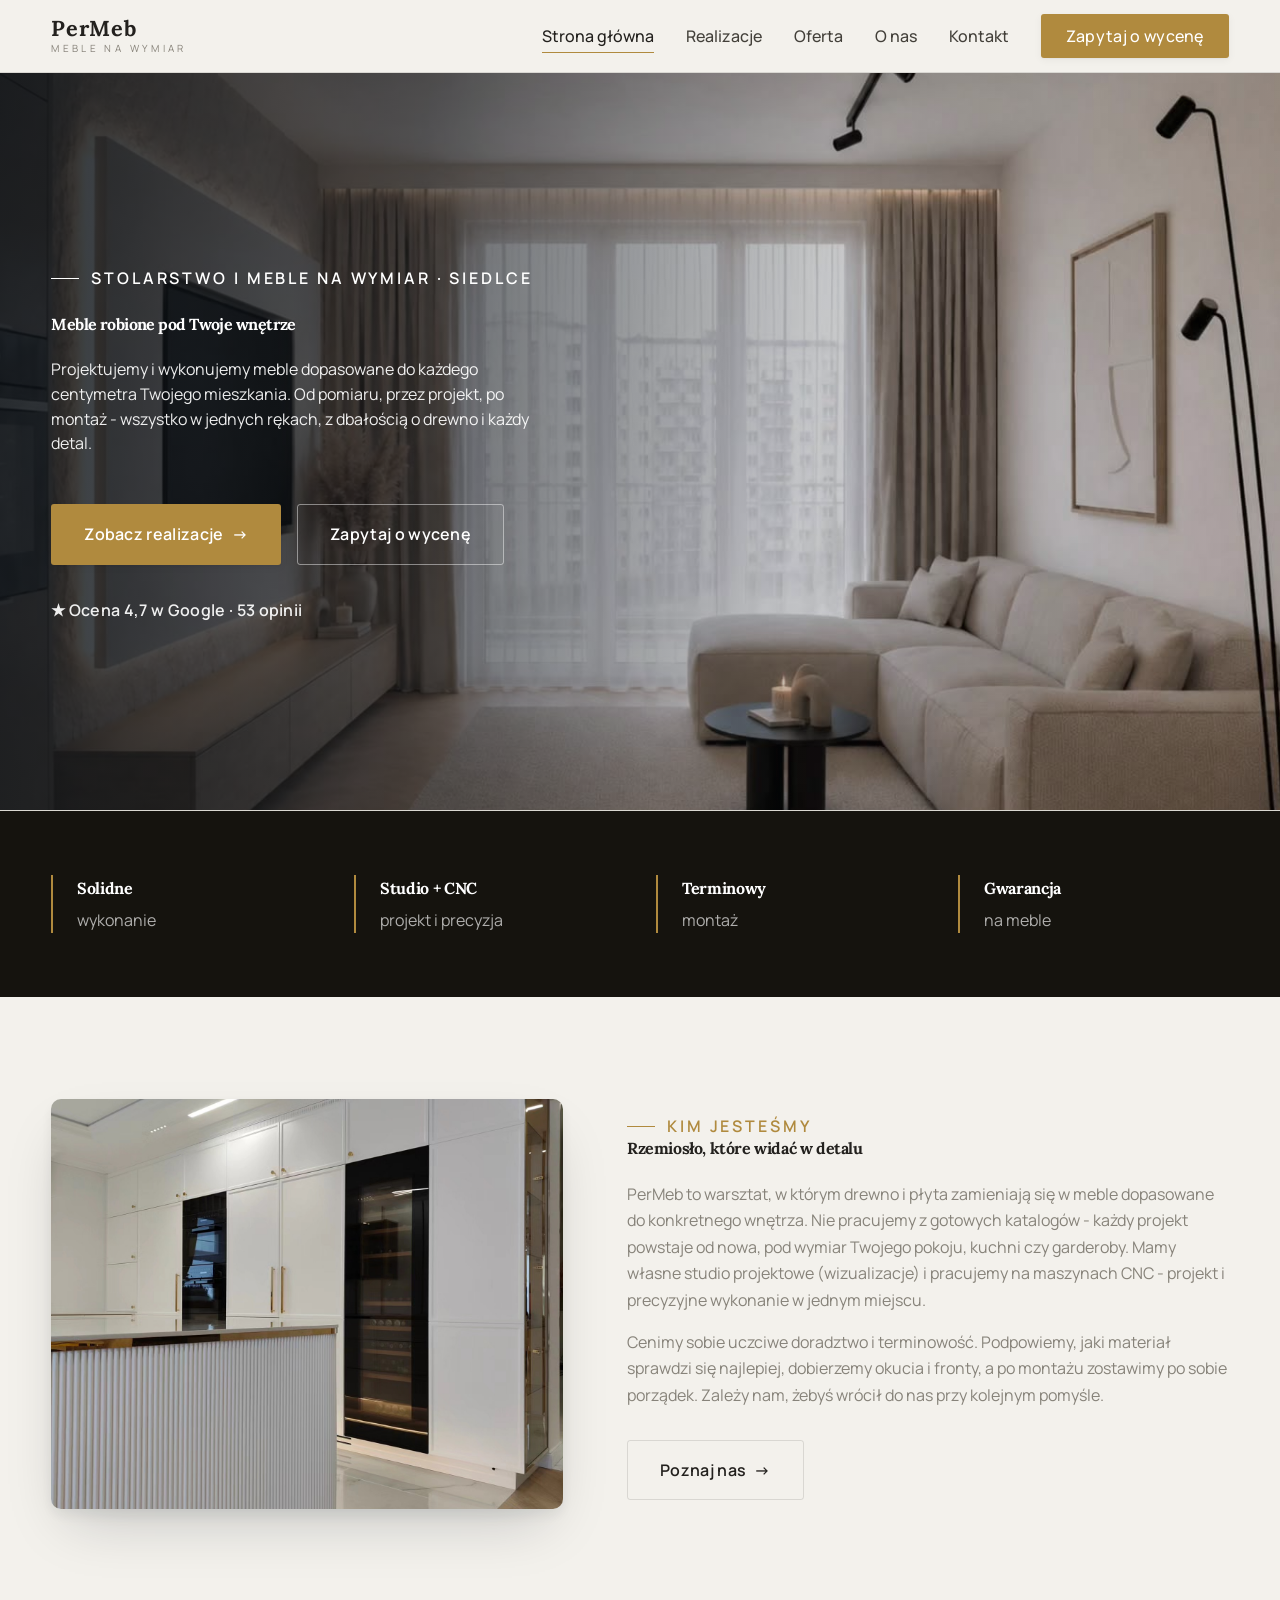
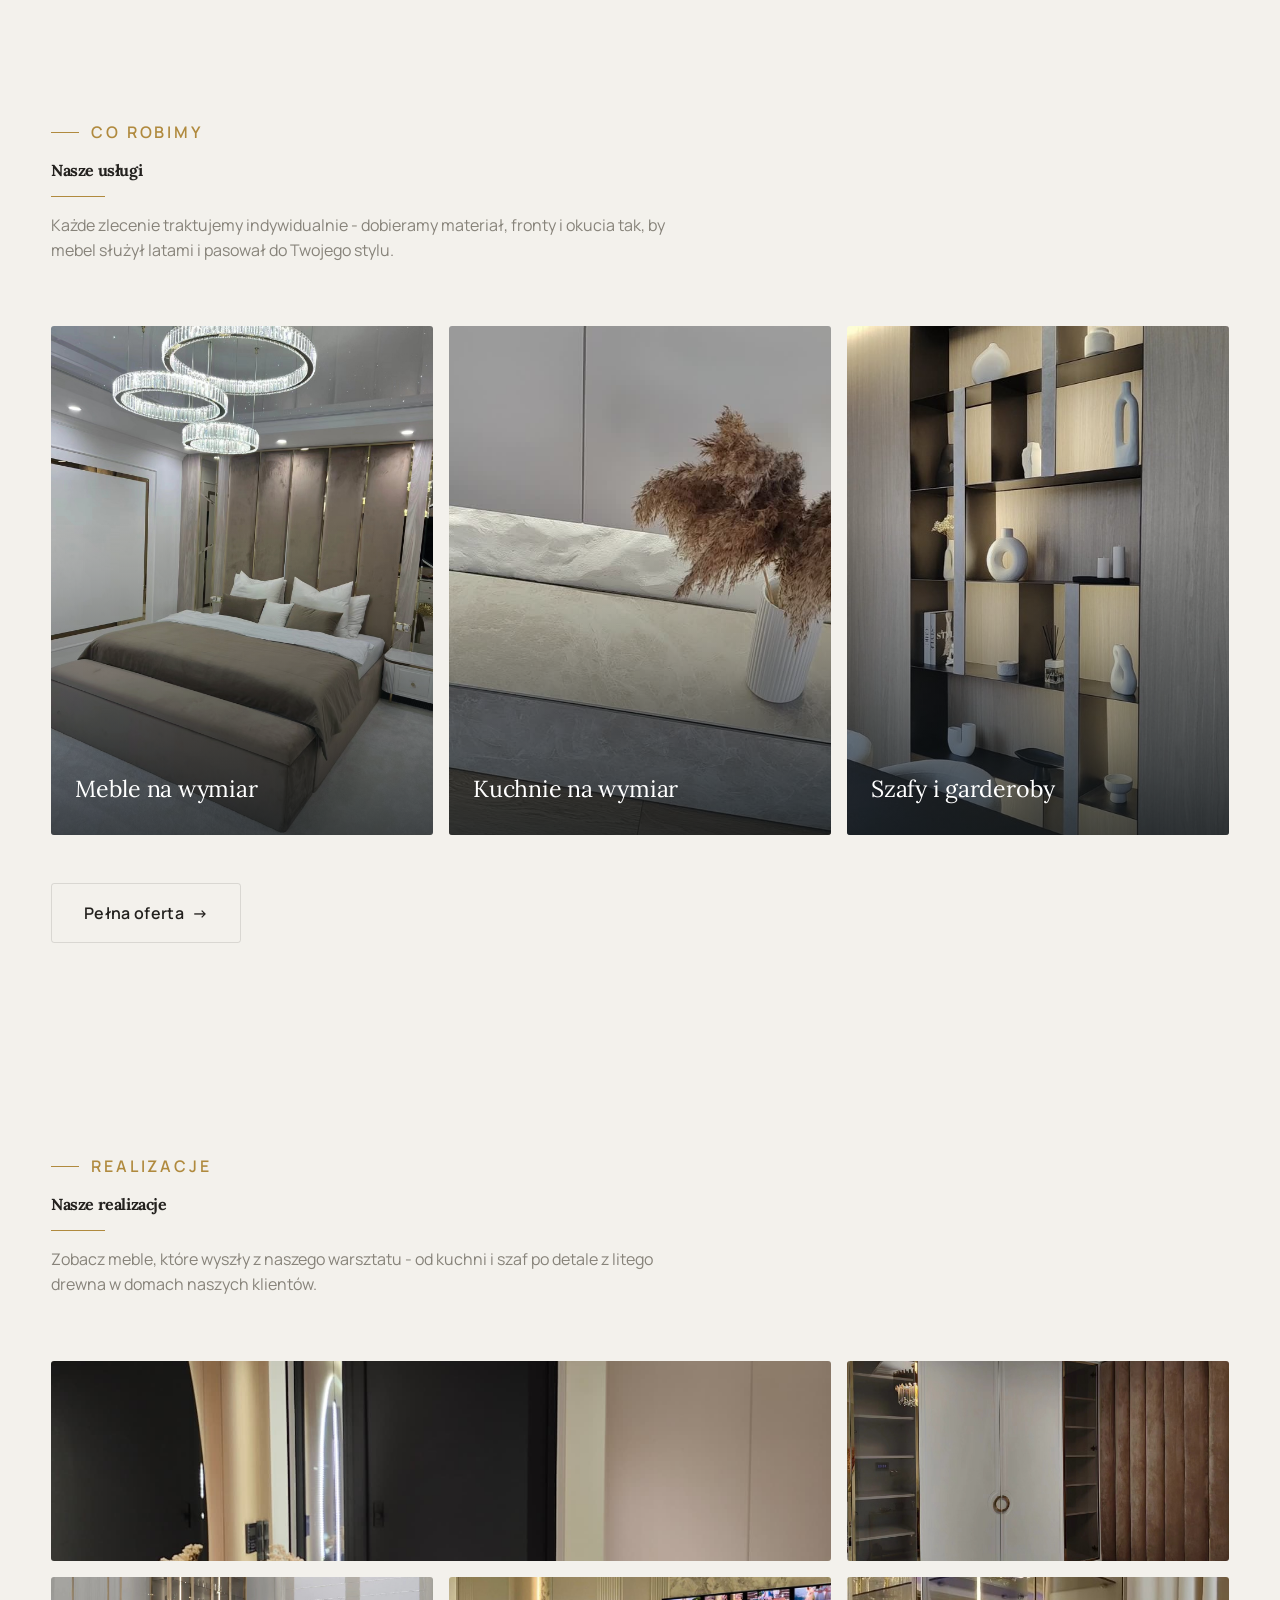
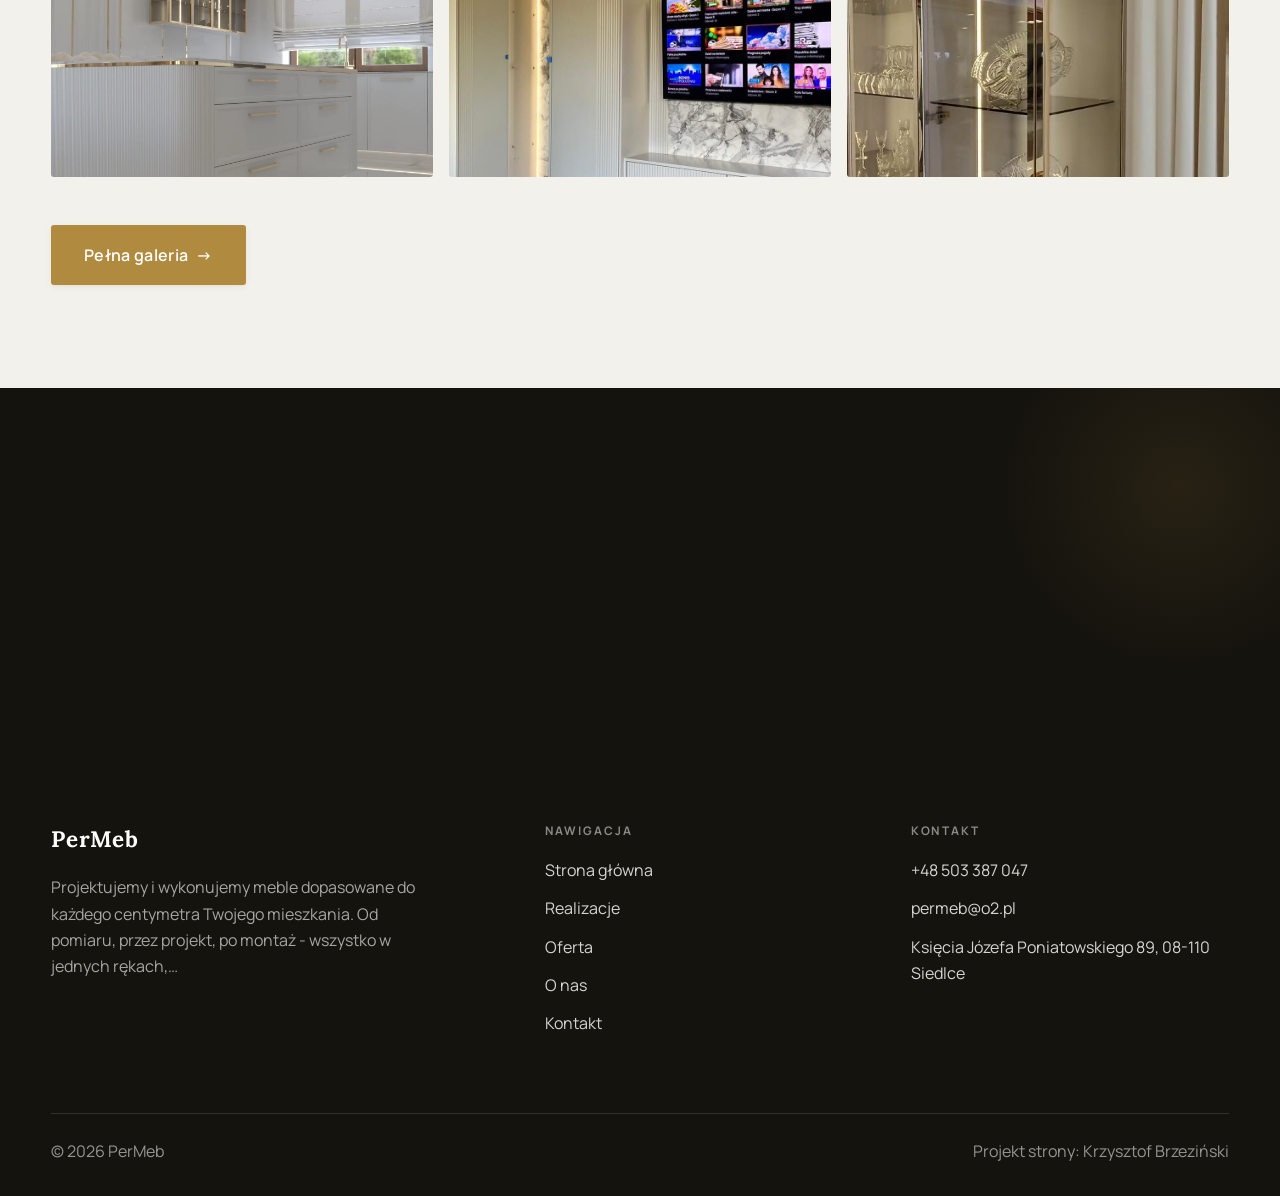
==== commit 13394410: "PerMeb: treść podkręcona o ich model - własne studio projektowe + warsztat CNC (projekt i wykonanie " ====
--- a/index.html
+++ b/index.html
@@ -45,7 +45,7 @@
 <section class="strip" style="padding-block:0">
   <div class="wrap">
     <div class="item reveal"><div class="k">Solidne</div><div class="v">wykonanie</div></div>
-    <div class="item reveal"><div class="k">Pomiar</div><div class="v">i projekt</div></div>
+    <div class="item reveal"><div class="k">Studio + CNC</div><div class="v">projekt i precyzja</div></div>
     <div class="item reveal"><div class="k">Terminowy</div><div class="v">montaż</div></div>
     <div class="item reveal"><div class="k">Gwarancja</div><div class="v">na meble</div></div>
   </div>
@@ -56,7 +56,7 @@
     <div class="split-copy reveal">
       <span class="eyebrow">Kim jesteśmy</span>
       <h2>Rzemiosło, które widać w detalu</h2>
-      <p class="muted">PerMeb to warsztat, w którym drewno i płyta zamieniają się w meble dopasowane do konkretnego wnętrza. Nie pracujemy z gotowych katalogów - każdy projekt powstaje od nowa, pod wymiar Twojego pokoju, kuchni czy garderoby.</p>
+      <p class="muted">PerMeb to warsztat, w którym drewno i płyta zamieniają się w meble dopasowane do konkretnego wnętrza. Nie pracujemy z gotowych katalogów - każdy projekt powstaje od nowa, pod wymiar Twojego pokoju, kuchni czy garderoby. Mamy własne studio projektowe (wizualizacje) i pracujemy na maszynach CNC - projekt i precyzyjne wykonanie w jednym miejscu.</p>
       <p class="muted">Cenimy sobie uczciwe doradztwo i terminowość. Podpowiemy, jaki materiał sprawdzi się najlepiej, dobierzemy okucia i fronty, a po montażu zostawimy po sobie porządek. Zależy nam, żebyś wrócił do nas przy kolejnym pomyśle.</p>
       <a href="o-nas.html" class="btn btn-ghost">Poznaj nas <span class="arr">→</span></a>
     </div>
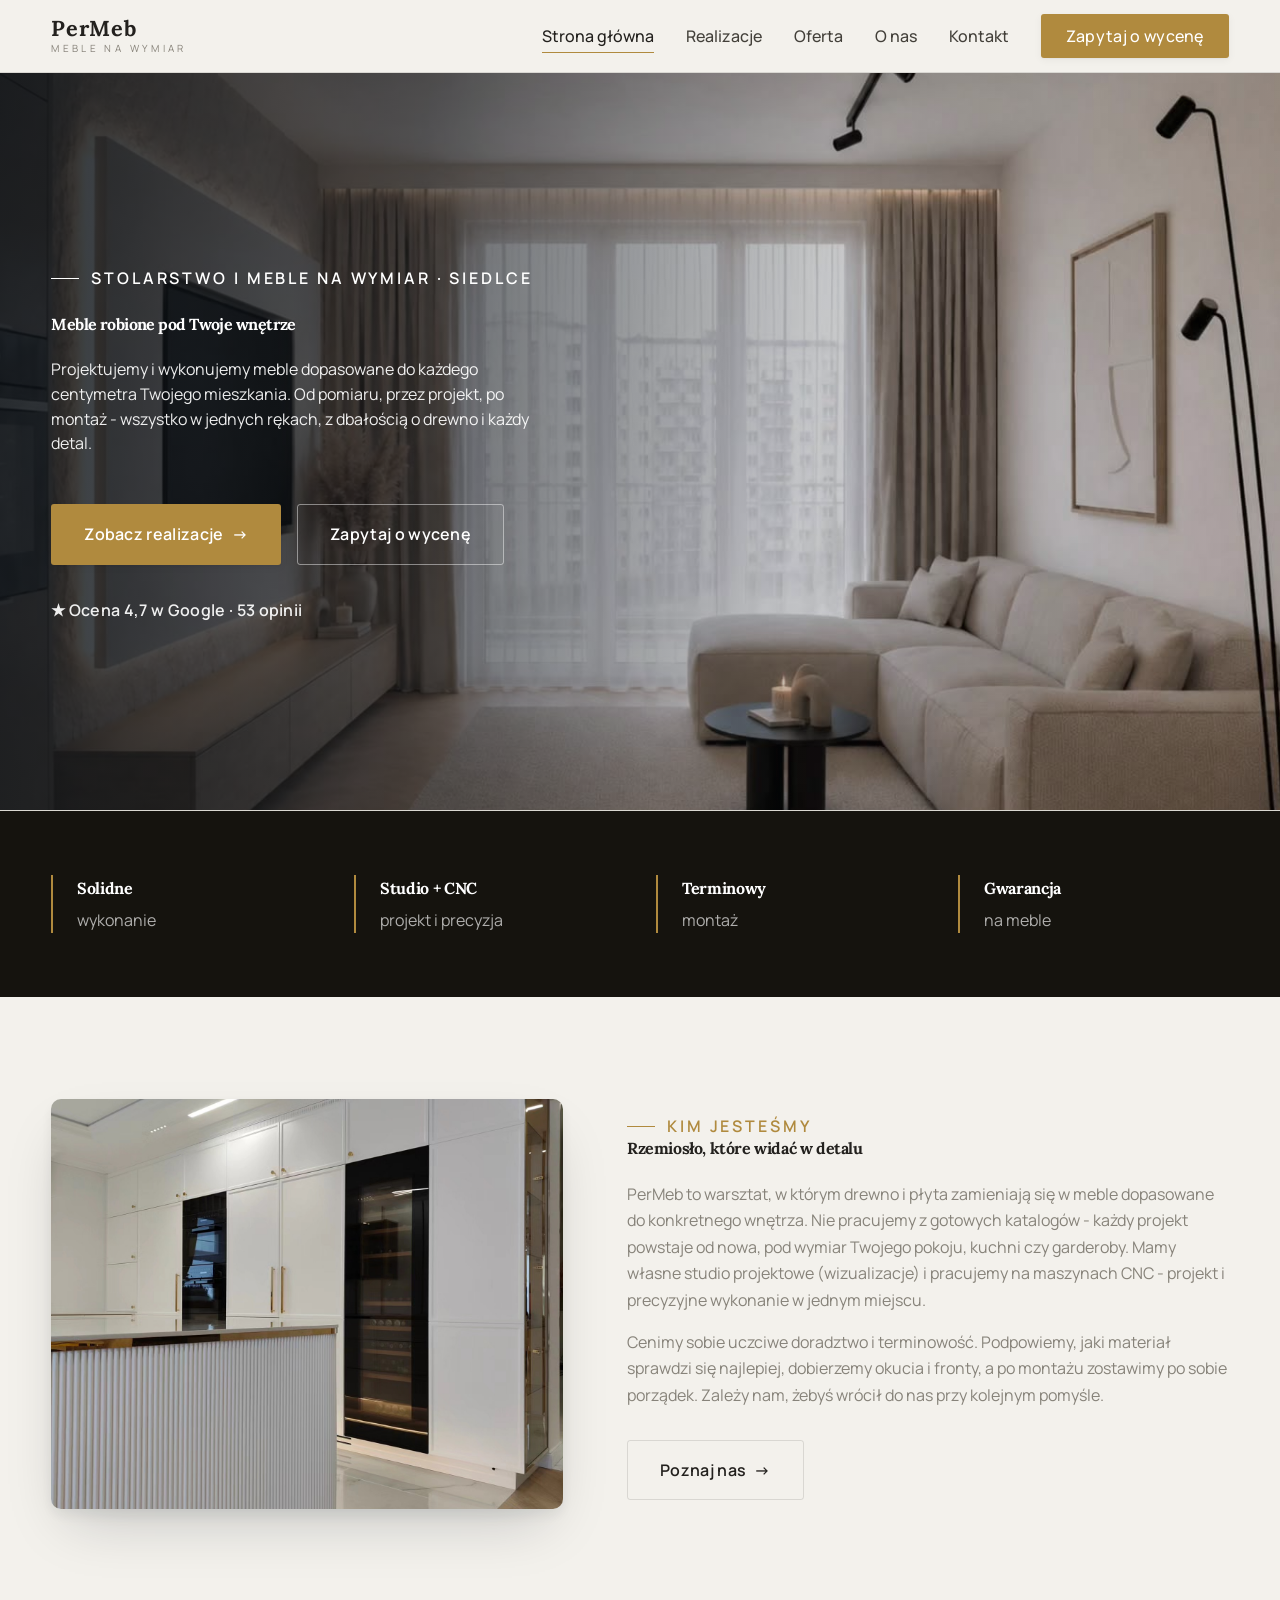
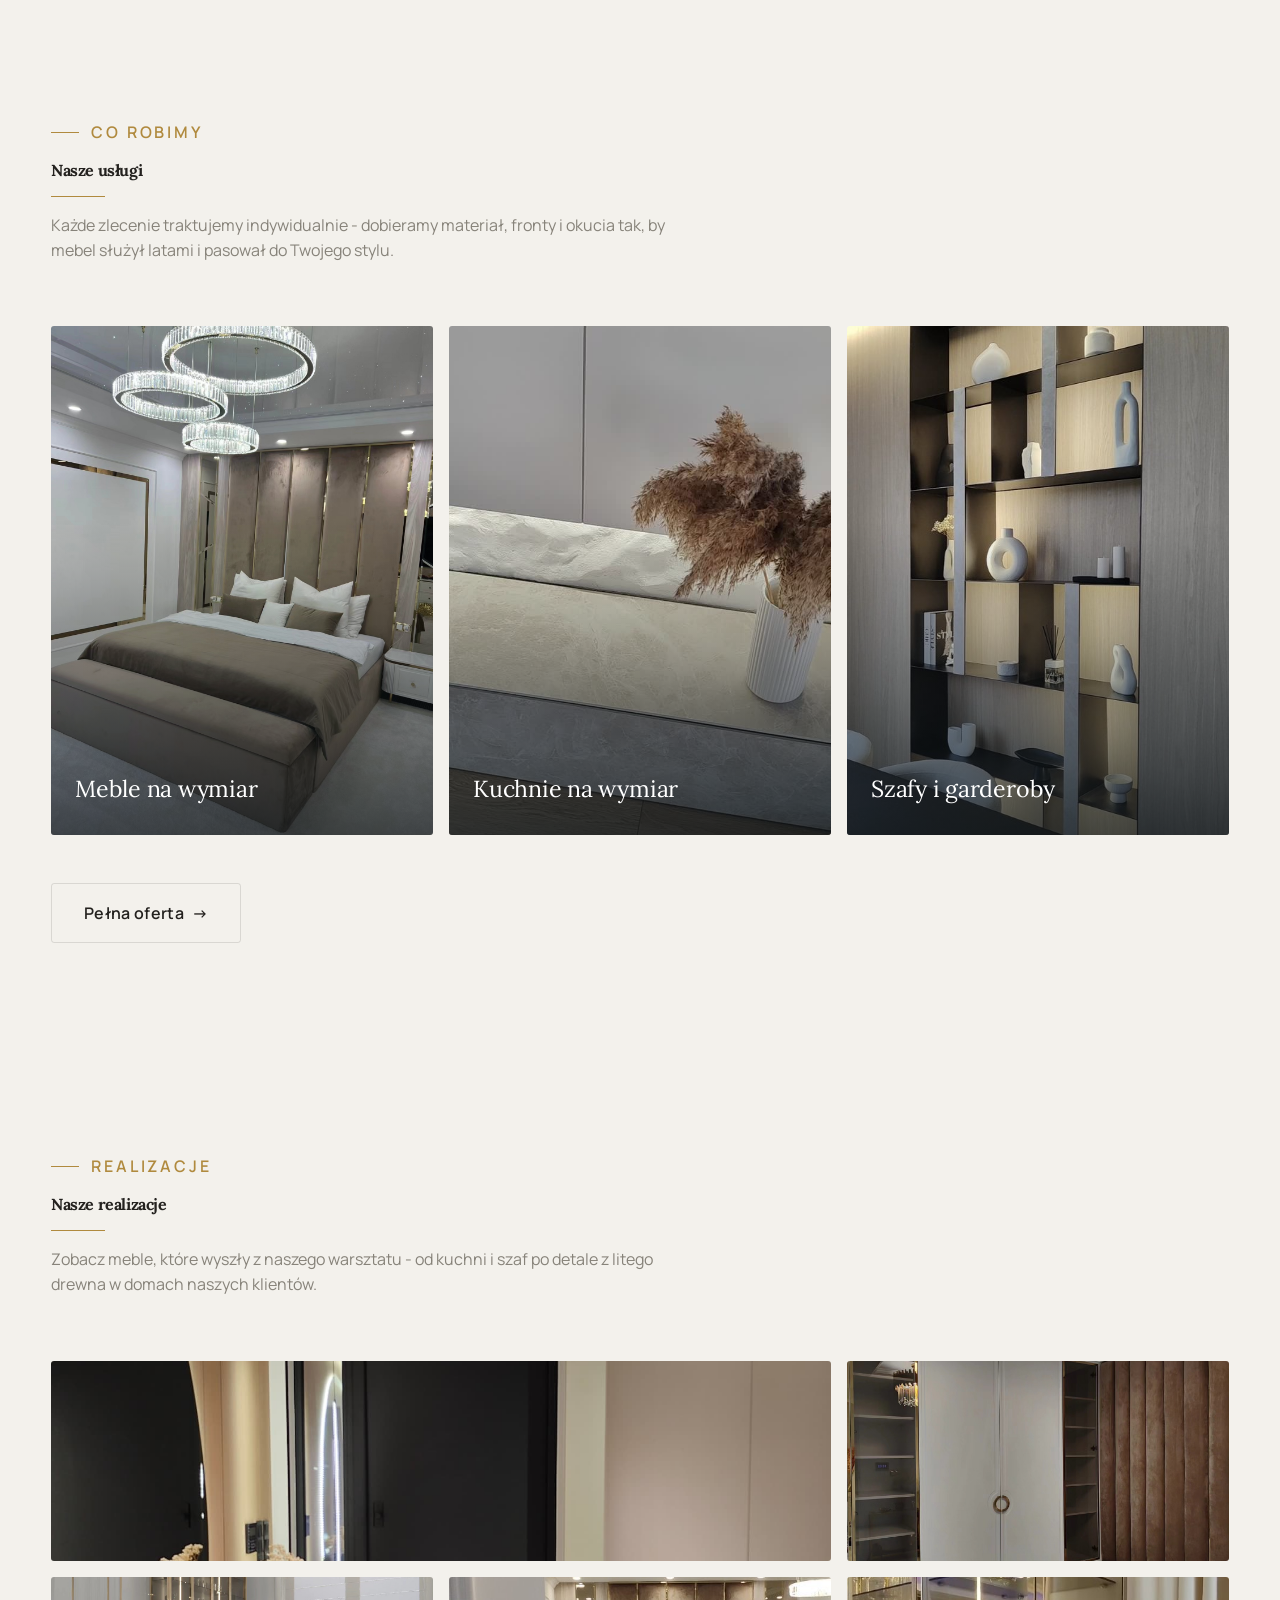
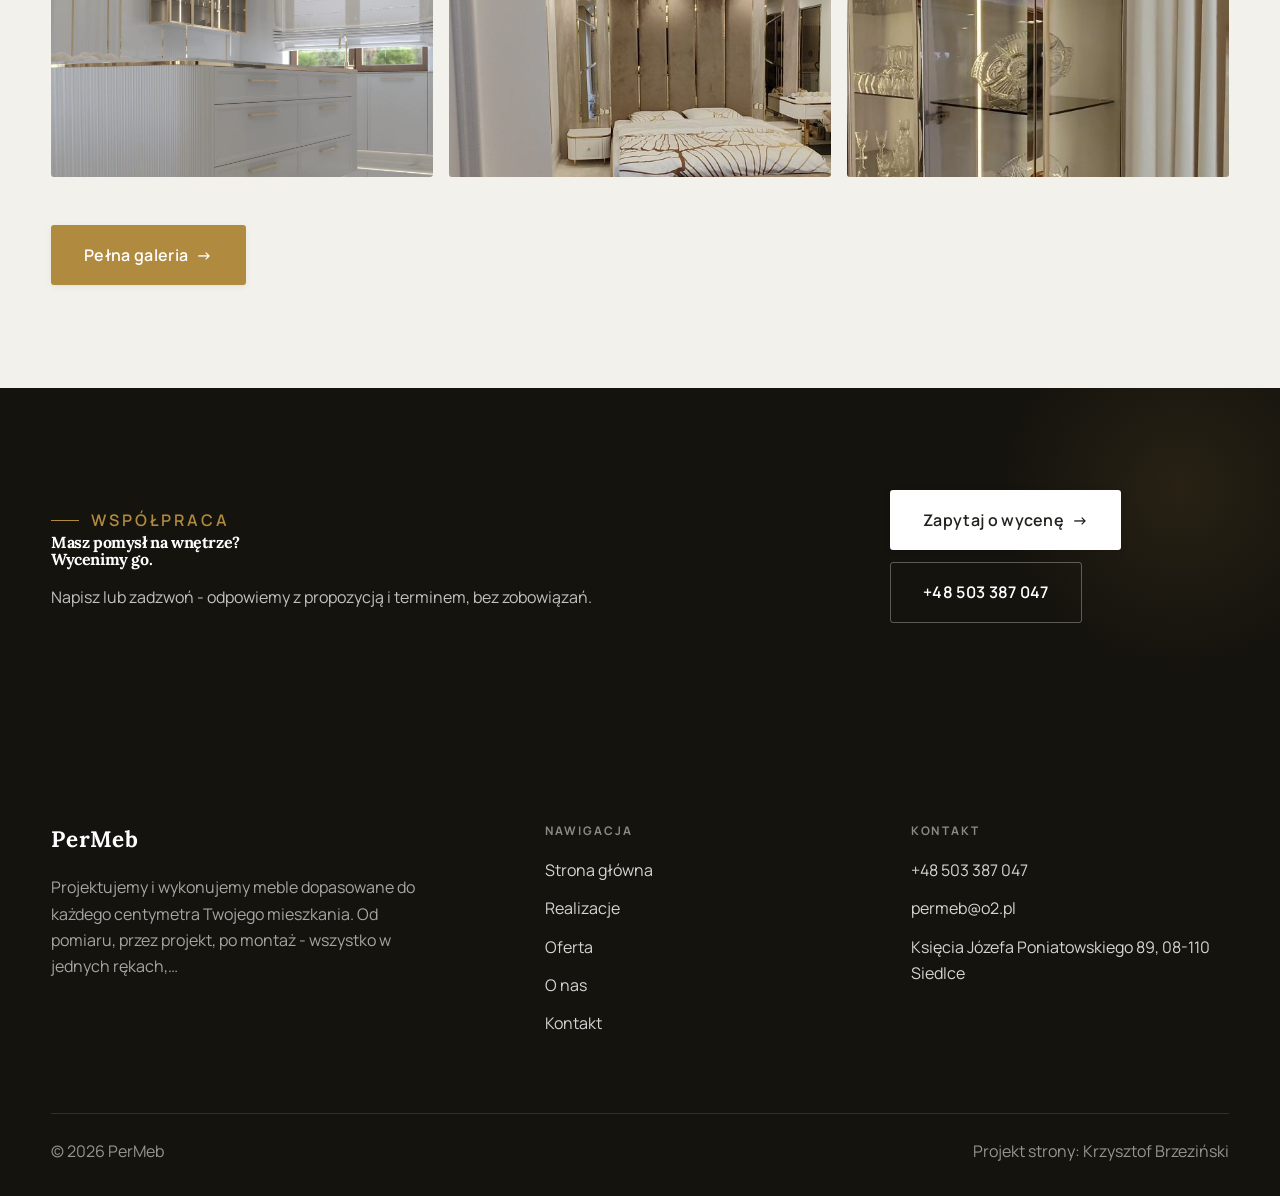
==== commit f2851144: "PerMeb: dodana przewaga z @permeb_design (projekt+wizualizacja 3D, układ funkcjonalny) + poprawione " ====
--- a/index.html
+++ b/index.html
@@ -89,7 +89,7 @@
       <div class="tile t-third reveal"><img src="img/g6.jpg" alt="Szafa wnękowa"><div class="cap">Szafa wnękowa</div></div>
       <div class="tile t-third reveal"><img src="img/g7.jpg" alt="Zabudowa pod skos"><div class="cap">Zabudowa pod skos</div></div>
       <div class="tile t-third reveal"><img src="img/g8.jpg" alt="Detal drewna"><div class="cap">Detal drewna</div></div>
-      <div class="tile t-third reveal"><img src="img/g9.jpg" alt="Schody z drewna"><div class="cap">Schody z drewna</div></div>
+      <div class="tile t-third reveal"><img src="img/g9.jpg" alt="Przeszklona witryna"><div class="cap">Przeszklona witryna</div></div>
     </div>
     <div style="margin-top:var(--space-7)" class="reveal"><a href="realizacje.html" class="btn btn-accent">Pełna galeria <span class="arr">→</span></a></div>
   </div>
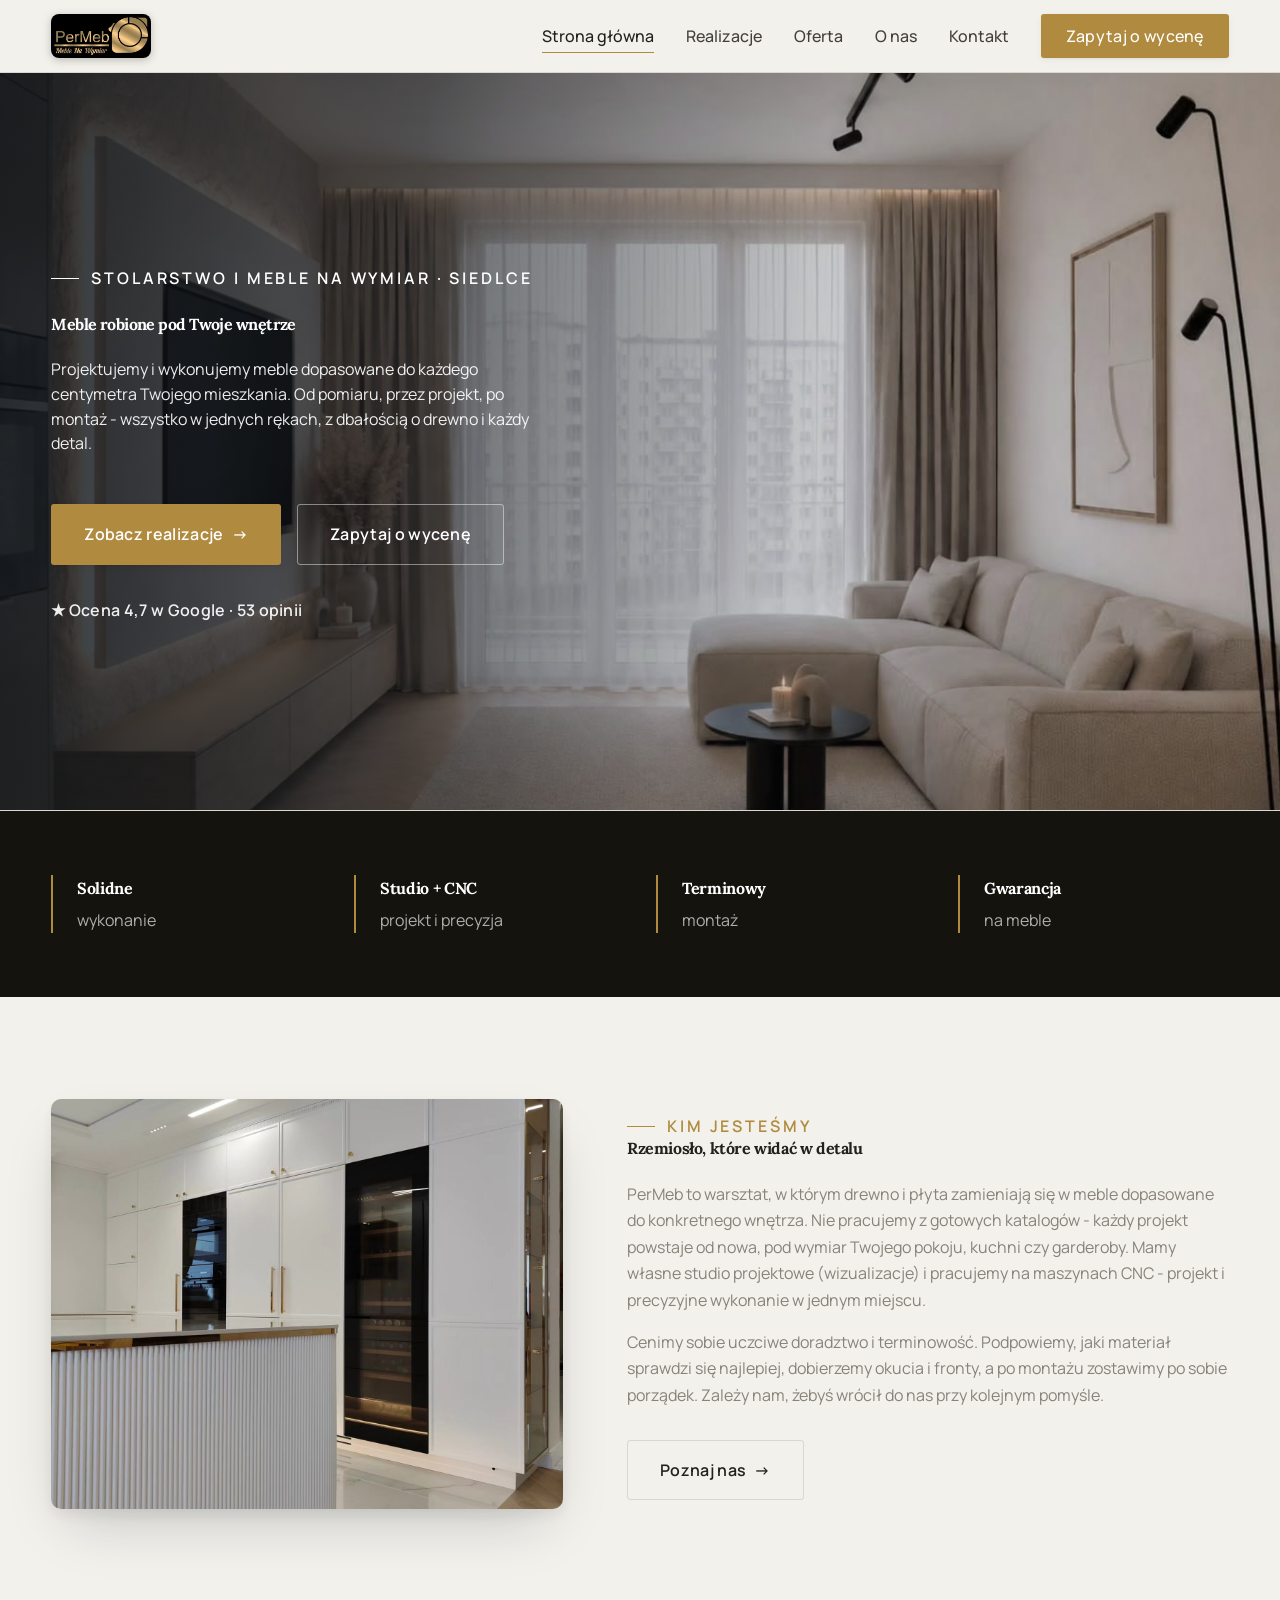
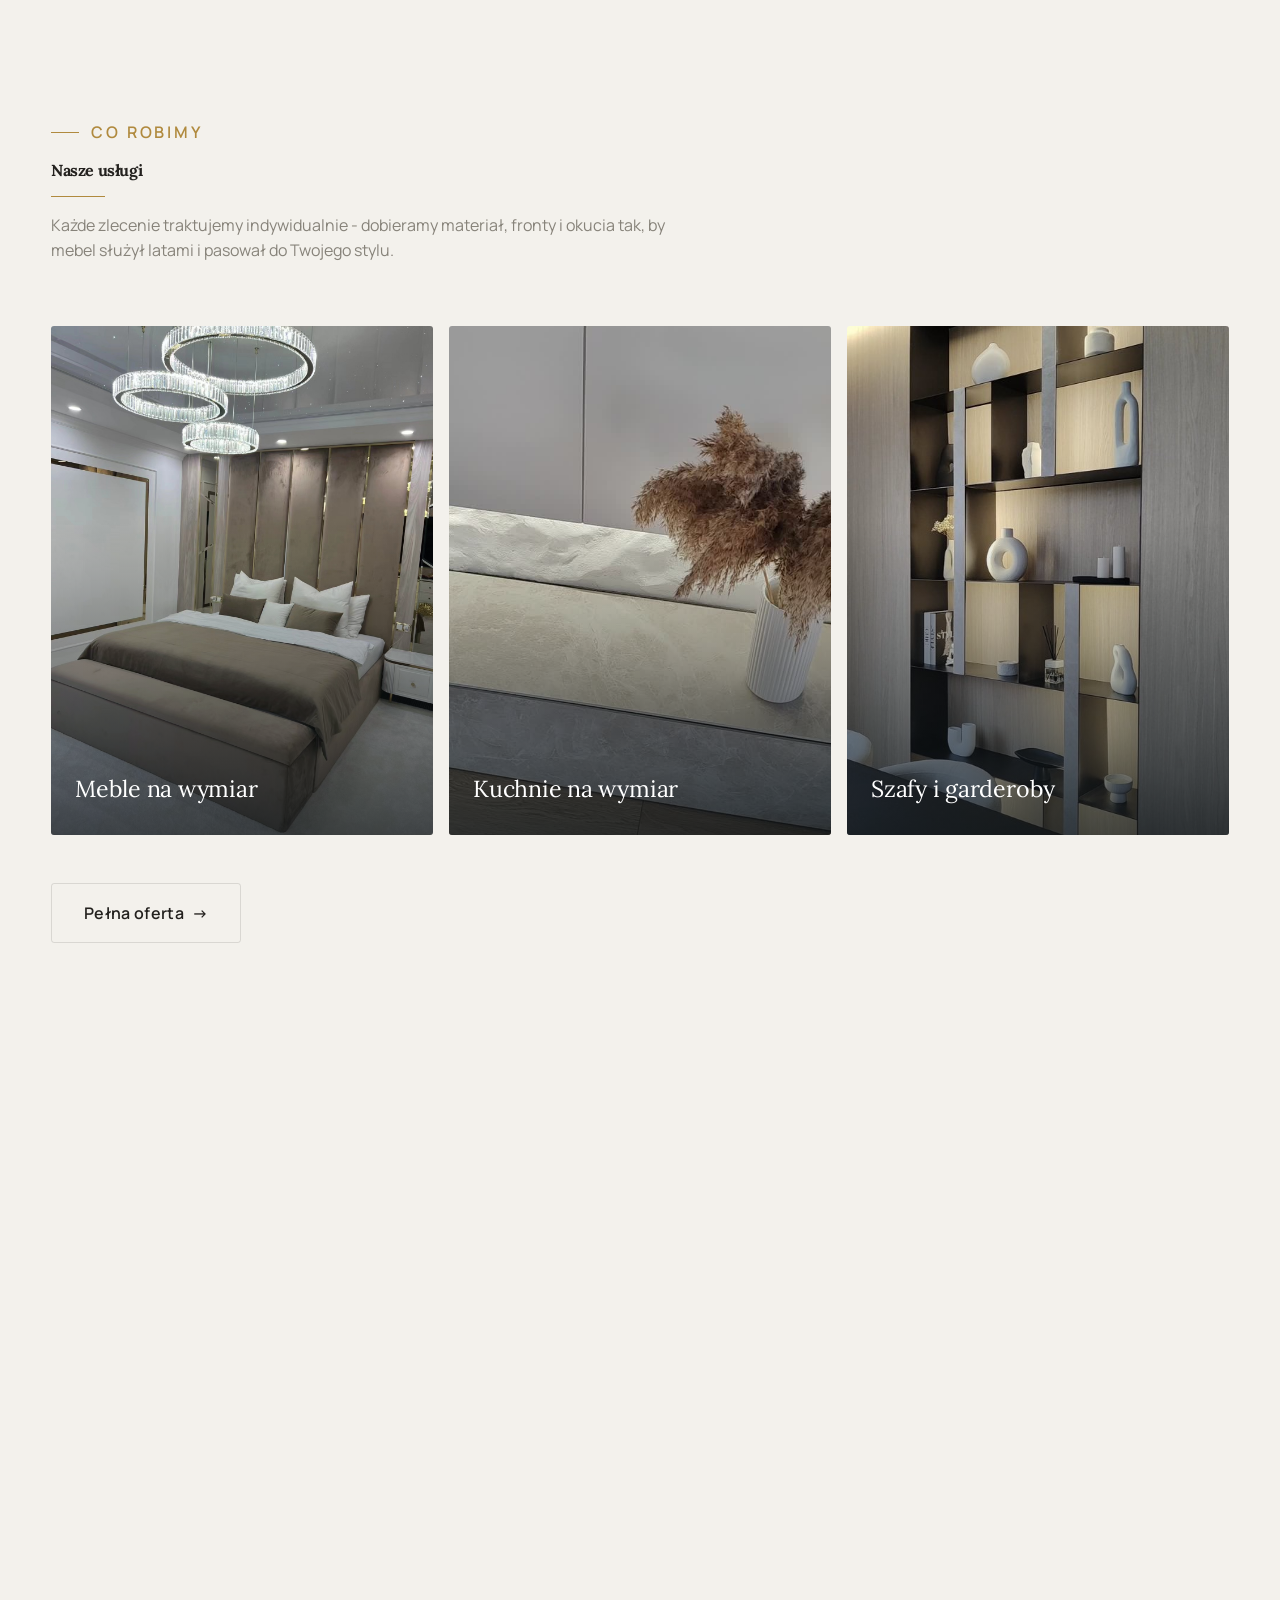
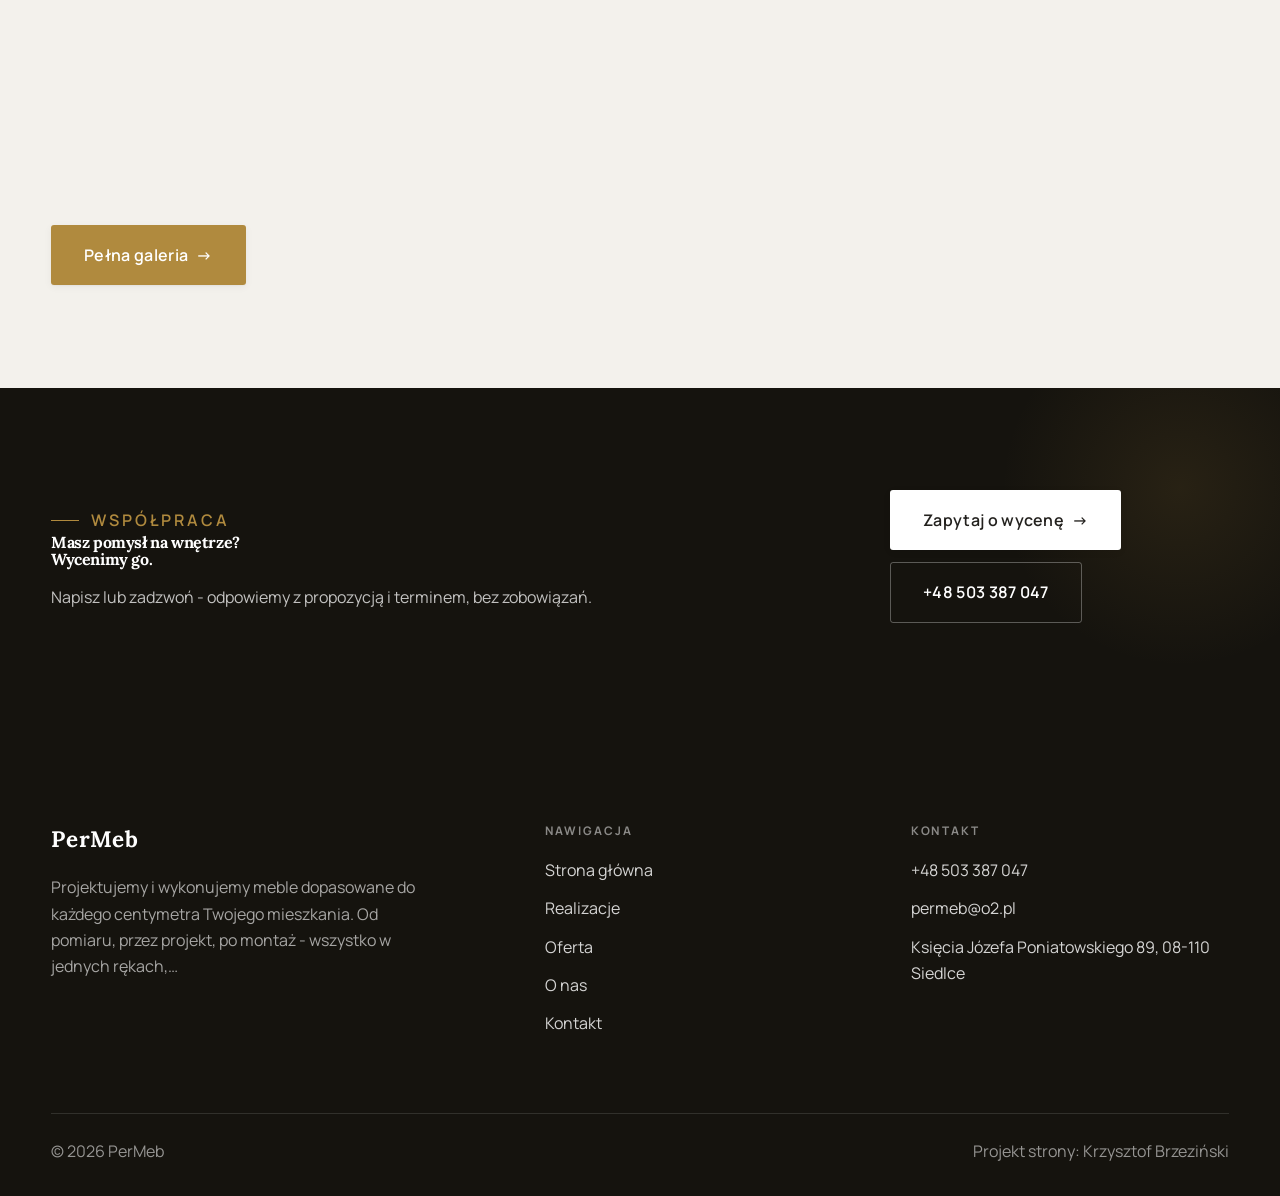
==== commit 52408ad8: "PerMeb: dodane ICH LOGO (czarno-złote) w nagłówku jako badge - zasada feedback_demo_logo_bez_cytatow" ====
--- a/index.html
+++ b/index.html
@@ -14,7 +14,7 @@
 
 <header class="nav">
   <div class="wrap nav-inner">
-    <a class="brand" href="index.html"><span class="name">PerMeb</span><span class="sub">Meble na wymiar</span></a>
+    <a class="brand" href="index.html"><img class="brand-logo" src="img/logo.jpg" alt="PerMeb - Meble na wymiar"></a>
     <nav class="nav-links">
       <a href="index.html" class="active">Strona główna</a>
       <a href="realizacje.html">Realizacje</a>
--- a/assets/styles.css
+++ b/assets/styles.css
@@ -386,6 +386,6 @@
 @media(max-width:760px){.gateways{grid-template-columns:1fr}.gateway{aspect-ratio:16/10}}
 
 /* 8) LOGO klienta w nagłówku (gdy podane --logo) */
-.brand-logo{height:40px;width:auto;max-width:220px;object-fit:contain;display:block}
+.brand-logo{height:44px;width:auto;max-width:240px;object-fit:contain;display:block;border-radius:8px;box-shadow:0 2px 8px rgba(21,19,14,.25)}
 .nav.is-stuck .brand-logo{height:34px}
 @media(max-width:680px){.brand-logo{height:32px}}
